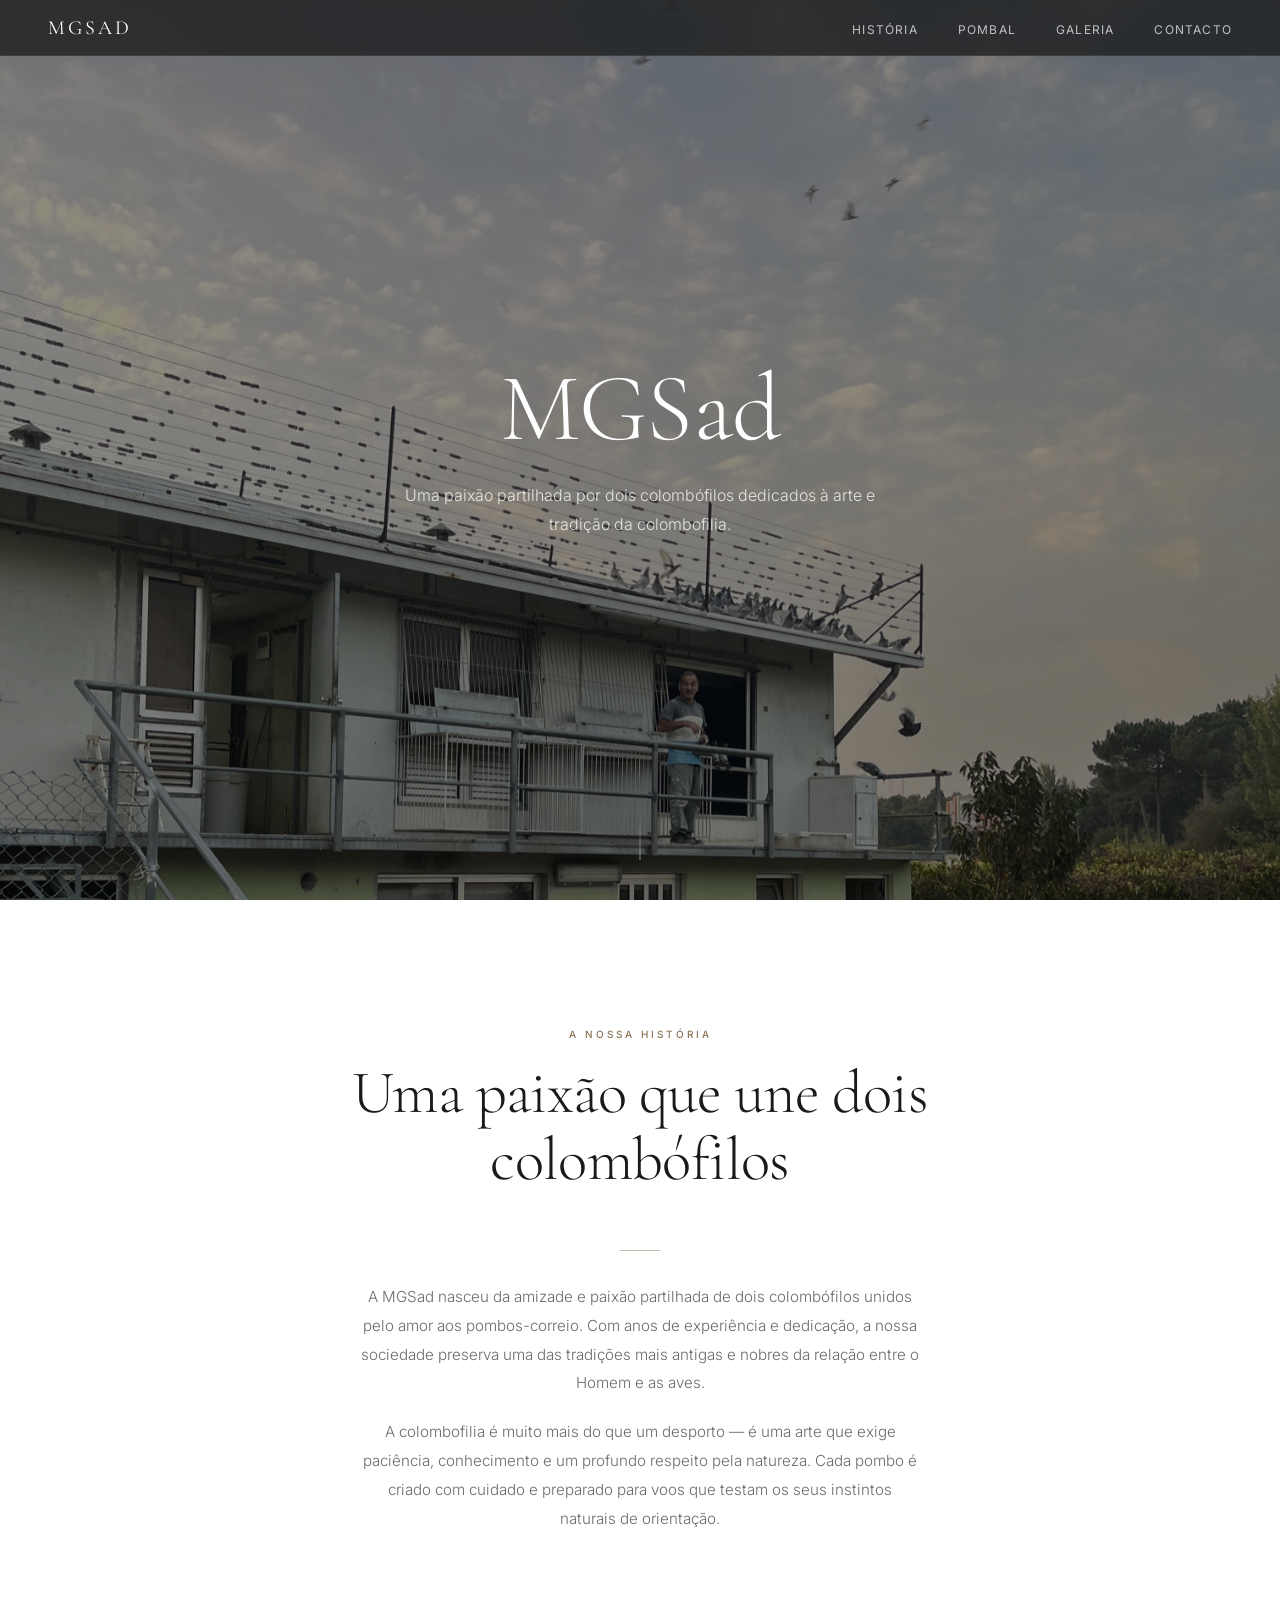
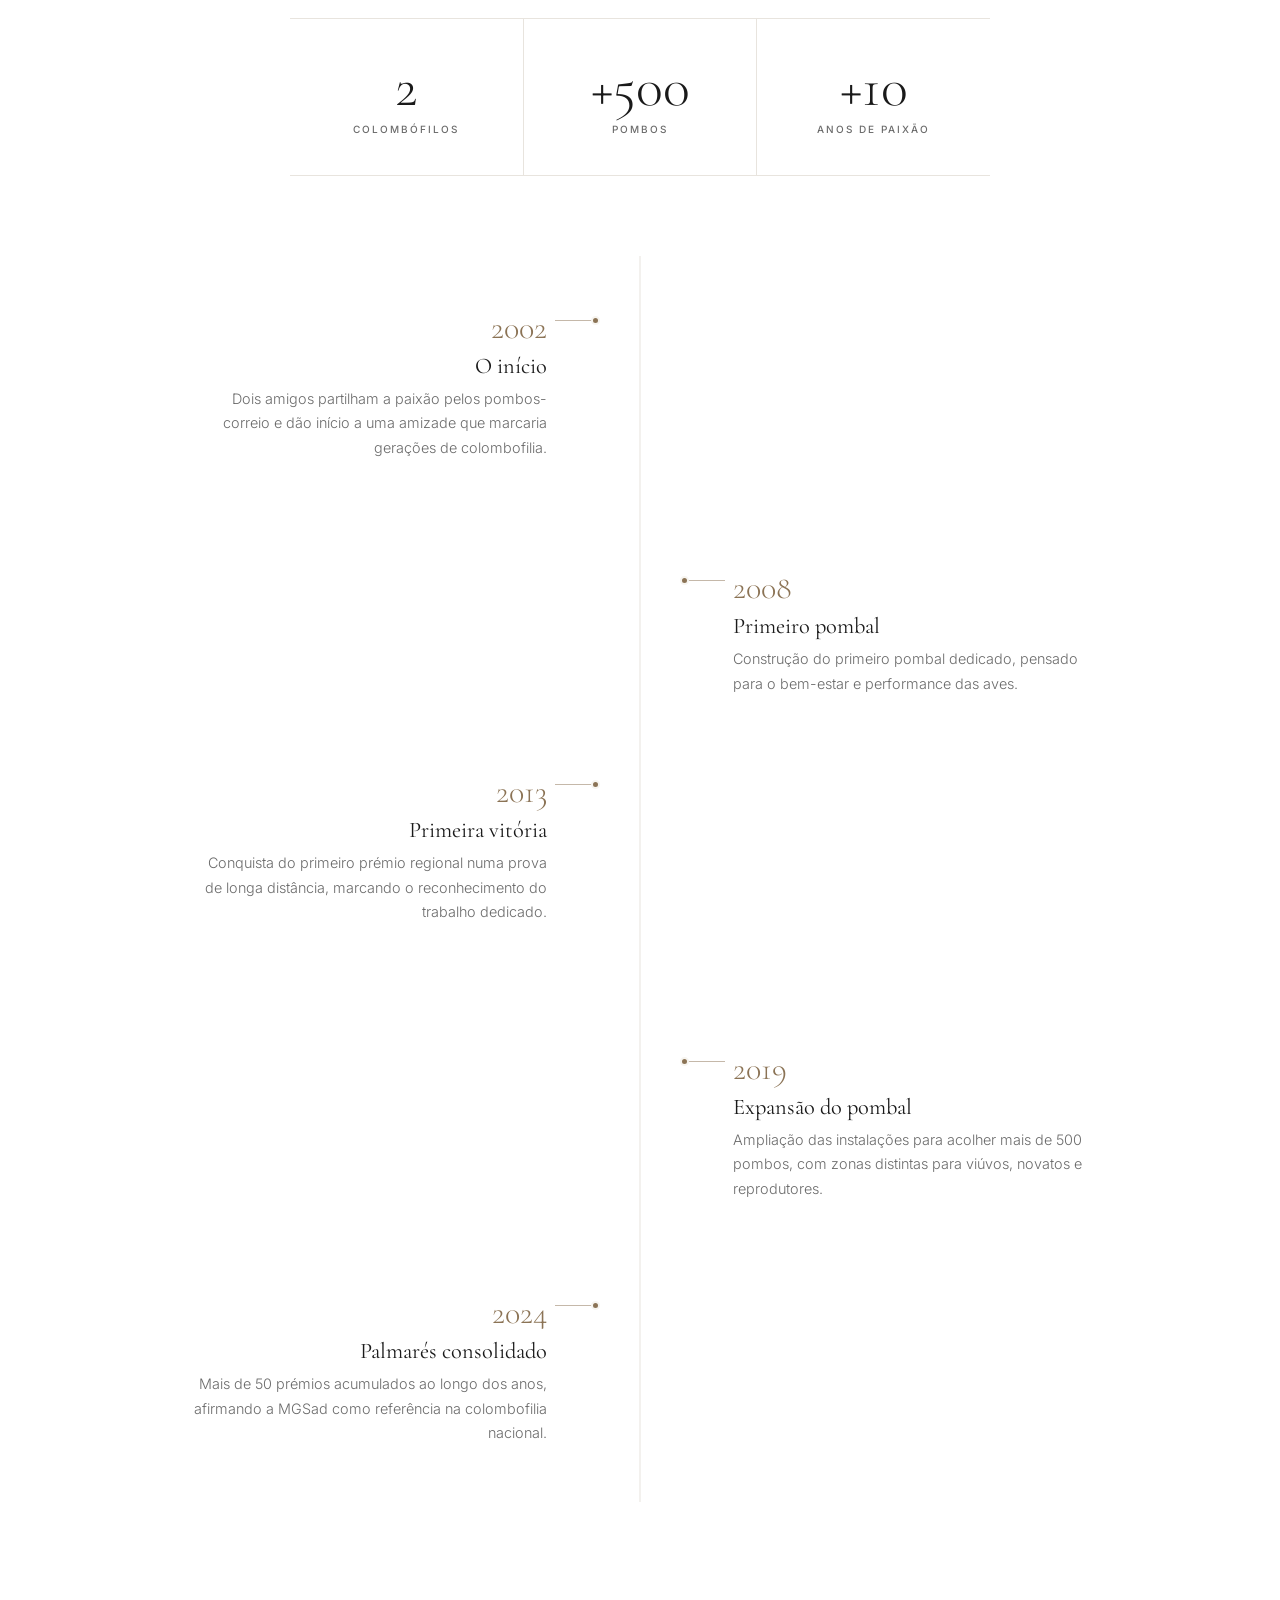
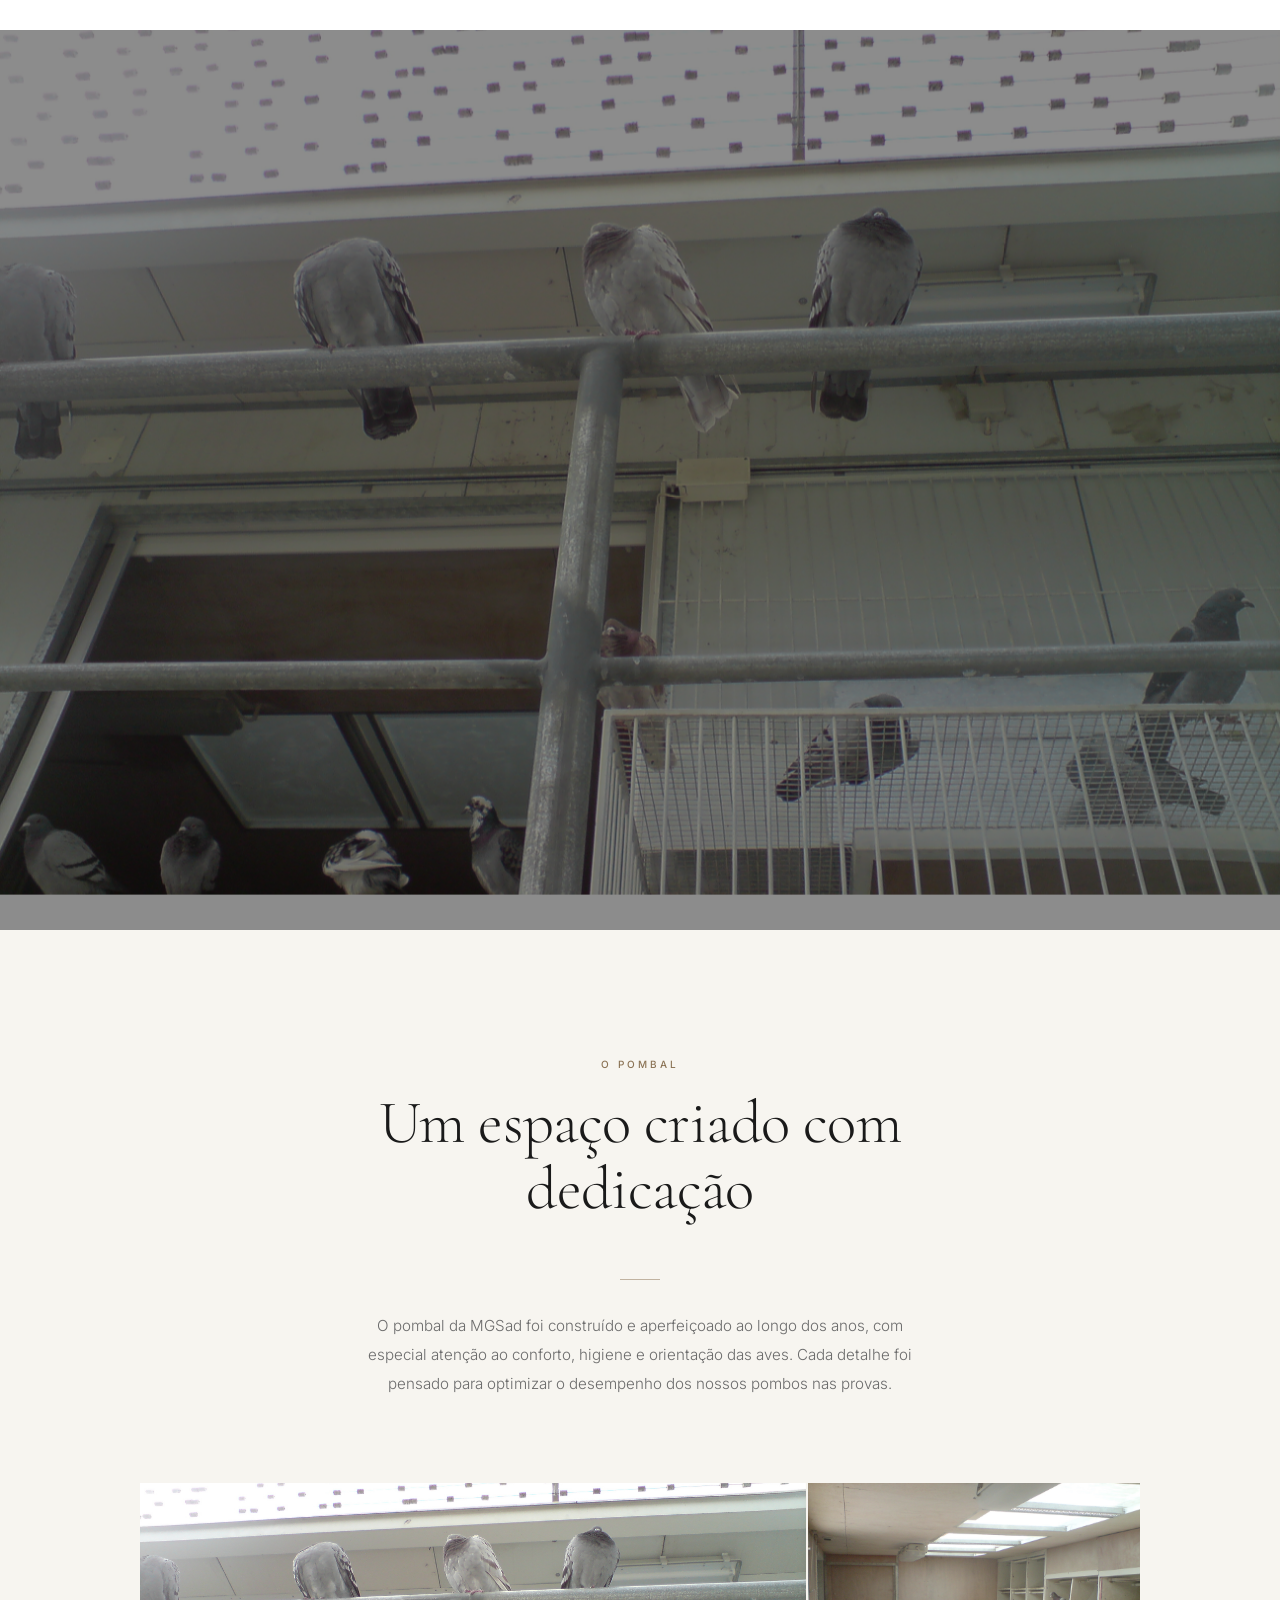
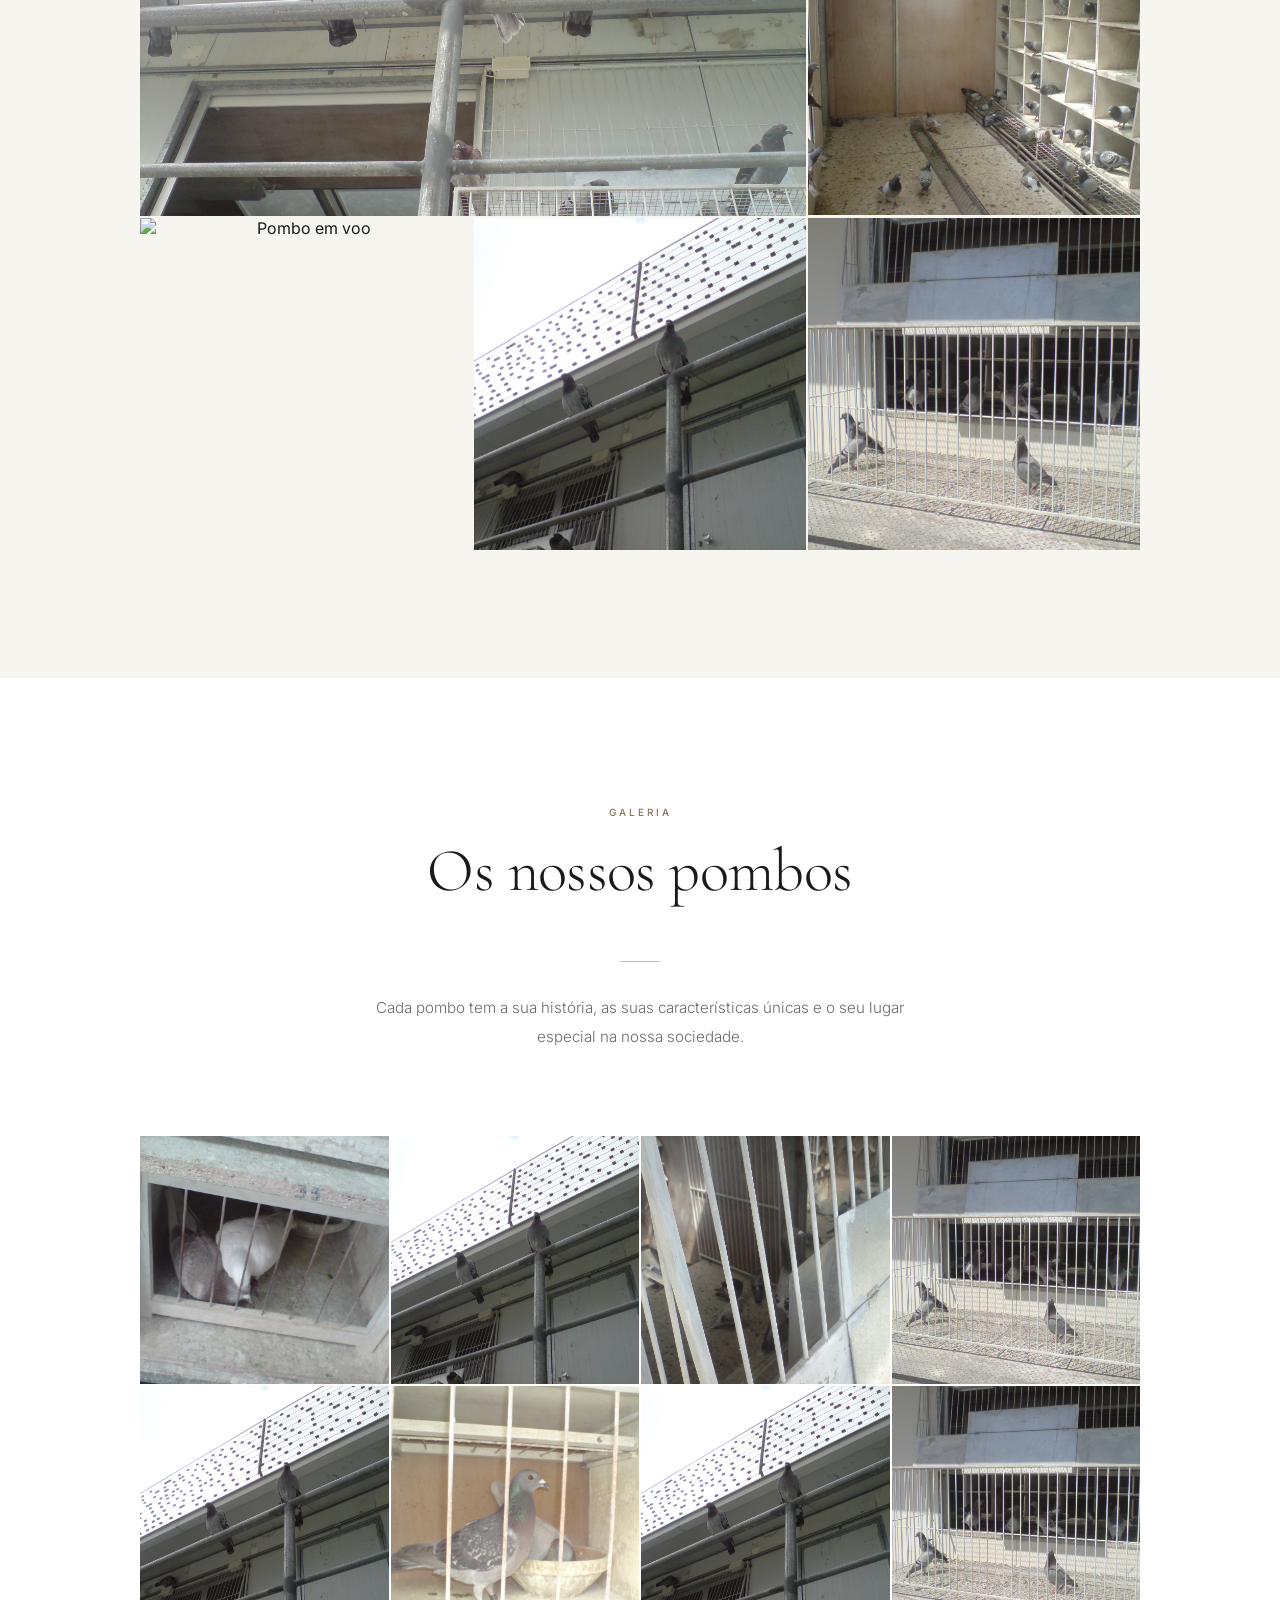
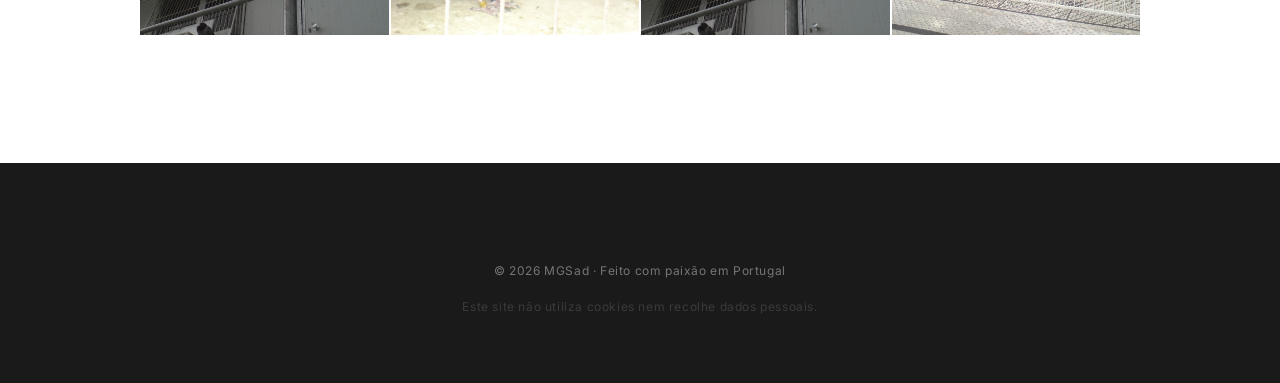
==== index.html @ 6f4e59fc "Rename index_1.html to index.html" ====
<!DOCTYPE html>
<html lang="pt">
<head>
<meta charset="UTF-8">
<meta name="viewport" content="width=device-width, initial-scale=1.0">
<title>MGSad</title>
<link href="https://fonts.googleapis.com/css2?family=Cormorant+Garamond:wght@300;400;600&family=Inter:wght@300;400;500&display=swap" rel="stylesheet">
<style>
  *, *::before, *::after { margin: 0; padding: 0; box-sizing: border-box; }

  :root {
    --black: #1a1a1a;
    --white: #ffffff;
    --cream: #f7f5f0;
    --gray: #6b6b6b;
    --light-gray: #e8e4de;
    --accent: #8b7355;
  }

  html { scroll-behavior: smooth; }

  body {
    font-family: 'Inter', sans-serif;
    background: var(--white);
    color: var(--black);
    overflow-x: hidden;
  }

  /* NAV */
  nav {
    position: fixed;
    top: 0; left: 0; right: 0;
    z-index: 100;
    display: flex;
    align-items: center;
    justify-content: space-between;
    padding: 0 3rem;
    height: 56px;
    background: rgba(26,26,26,0.75);
    backdrop-filter: saturate(180%) blur(20px);
    -webkit-backdrop-filter: saturate(180%) blur(20px);
    border-bottom: 0.5px solid rgba(255,255,255,0.08);
  }

  .nav-logo {
    font-family: 'Cormorant Garamond', serif;
    font-size: 20px;
    font-weight: 400;
    letter-spacing: 0.15em;
    color: var(--white);
    text-decoration: none;
    text-transform: uppercase;
  }

  .nav-links {
    display: flex;
    gap: 2.5rem;
    list-style: none;
  }

  .nav-links a {
    font-size: 12px;
    font-weight: 400;
    letter-spacing: 0.1em;
    text-transform: uppercase;
    color: rgba(255,255,255,0.7);
    text-decoration: none;
    transition: color 0.2s;
  }

  .nav-links a:hover { color: var(--white); }

  /* HAMBURGER */
  .hamburger {
    display: none;
    flex-direction: column;
    gap: 5px;
    cursor: pointer;
    padding: 4px;
    background: none;
    border: none;
  }

  .hamburger span {
    display: block;
    width: 22px;
    height: 1.5px;
    background: rgba(255,255,255,0.85);
    transition: all 0.3s ease;
  }

  .hamburger.open span:nth-child(1) { transform: translateY(6.5px) rotate(45deg); }
  .hamburger.open span:nth-child(2) { opacity: 0; }
  .hamburger.open span:nth-child(3) { transform: translateY(-6.5px) rotate(-45deg); }

  /* MOBILE MENU */
  .mobile-menu {
    display: none;
    position: fixed;
    top: 56px;
    left: 0; right: 0;
    background: rgba(26,26,26,0.97);
    backdrop-filter: blur(20px);
    -webkit-backdrop-filter: blur(20px);
    z-index: 99;
    padding: 2rem 3rem;
    border-bottom: 0.5px solid rgba(255,255,255,0.08);
    flex-direction: column;
    gap: 1.5rem;
  }

  .mobile-menu.open { display: flex; }

  .mobile-menu a {
    font-size: 14px;
    font-weight: 400;
    letter-spacing: 0.12em;
    text-transform: uppercase;
    color: rgba(255,255,255,0.7);
    text-decoration: none;
    transition: color 0.2s;
  }

  .mobile-menu a:hover { color: var(--white); }

  @media (max-width: 640px) {
    .nav-links { display: none; }
    .hamburger { display: flex; }
  }

  /* PARALLAX SECTIONS */
  .parallax-section {
    position: relative;
    height: 100vh;
    overflow: hidden;
    display: flex;
    align-items: center;
    justify-content: center;
  }

  .parallax-bg {
    position: absolute;
    inset: 0;
    background-attachment: scroll;
    background-size: cover;
    background-position: center;
    will-change: transform;
    transition: transform 0s;
  }

  .overlay {
    position: absolute;
    inset: 0;
    background: rgba(0,0,0,0.45);
  }

  .hero-bg {
    background-image: url('imagens/pombal.jpg');
  }

  .pombal-bg {
    background-image: url('imagens/principal.jpg');
  }

  .parallax-content {
    position: relative;
    z-index: 2;
    text-align: center;
    color: var(--white);
    padding: 0 2rem;
    max-width: 800px;
    opacity: 0;
    transform: translateY(24px);
    transition: opacity 1s ease, transform 1s ease;
  }

  .parallax-content.visible {
    opacity: 1;
    transform: translateY(0);
  }

  .eyebrow {
    font-size: 11px;
    font-weight: 500;
    letter-spacing: 0.25em;
    text-transform: uppercase;
    color: rgba(255,255,255,0.6);
    margin-bottom: 1.5rem;
  }

  .parallax-content h1 {
    font-family: 'Cormorant Garamond', serif;
    font-size: clamp(3rem, 8vw, 6rem);
    font-weight: 300;
    line-height: 1;
    letter-spacing: -0.01em;
    margin-bottom: 1.5rem;
  }

  .parallax-content p {
    font-size: 1rem;
    font-weight: 300;
    line-height: 1.8;
    color: rgba(255,255,255,0.8);
    max-width: 480px;
    margin: 0 auto;
  }

  .scroll-hint {
    position: absolute;
    bottom: 2.5rem;
    left: 50%;
    transform: translateX(-50%);
    z-index: 2;
  }

  .scroll-line {
    width: 1px;
    height: 48px;
    background: linear-gradient(to bottom, rgba(255,255,255,0), rgba(255,255,255,0.5));
    animation: grow 2s ease-in-out infinite;
  }

  @keyframes grow {
    0%, 100% { transform: scaleY(0.5); opacity: 0.4; }
    50% { transform: scaleY(1); opacity: 1; }
  }

  /* CONTENT SECTIONS */
  .content-section {
    padding: 8rem 2rem;
    display: flex;
    flex-direction: column;
    align-items: center;
    text-align: center;
  }

  .content-section.cream { background: var(--cream); }

  .section-label {
    font-size: 10px;
    font-weight: 500;
    letter-spacing: 0.3em;
    text-transform: uppercase;
    color: var(--accent);
    margin-bottom: 1.25rem;
  }

  .content-section h2 {
    font-family: 'Cormorant Garamond', serif;
    font-size: clamp(2.2rem, 5vw, 3.8rem);
    font-weight: 300;
    letter-spacing: -0.01em;
    color: var(--black);
    line-height: 1.1;
    max-width: 640px;
    margin-bottom: 1.5rem;
  }

  .content-section .body-text {
    font-size: 0.95rem;
    font-weight: 300;
    color: var(--gray);
    line-height: 1.9;
    max-width: 560px;
    margin-bottom: 1.25rem;
  }

  .divider {
    width: 40px;
    height: 1px;
    background: var(--accent);
    margin: 2rem auto;
    opacity: 0.5;
  }

  /* STATS */
  .stats-row {
    display: flex;
    gap: 0;
    flex-wrap: wrap;
    width: 100%;
    max-width: 700px;
    margin-top: 4rem;
    border-top: 0.5px solid var(--light-gray);
    border-bottom: 0.5px solid var(--light-gray);
  }

  .stat {
    flex: 1;
    min-width: 160px;
    padding: 2.5rem 1rem;
    text-align: center;
    border-right: 0.5px solid var(--light-gray);
  }

  .stat:last-child { border-right: none; }

  .stat .number {
    font-family: 'Cormorant Garamond', serif;
    font-size: 3.5rem;
    font-weight: 300;
    color: var(--black);
    line-height: 1;
    margin-bottom: 0.5rem;
  }

  .stat .label {
    font-size: 10px;
    font-weight: 500;
    letter-spacing: 0.2em;
    text-transform: uppercase;
    color: var(--gray);
  }

  /* PHOTO GRID */
  .photo-grid {
    display: grid;
    grid-template-columns: repeat(3, 1fr);
    gap: 2px;
    width: 100%;
    max-width: 1000px;
    margin-top: 4rem;
  }

  .photo-grid img {
    width: 100%;
    aspect-ratio: 1;
    object-fit: cover;
    display: block;
    filter: grayscale(20%);
    transition: filter 0.4s ease;
  }

  .photo-grid img:hover { filter: grayscale(0%); }
  .photo-grid .wide { grid-column: span 2; aspect-ratio: 2/1; }

  /* GALLERY */
  .gallery-grid {
    display: grid;
    grid-template-columns: repeat(4, 1fr);
    gap: 2px;
    width: 100%;
    max-width: 1000px;
    margin-top: 4rem;
  }

  .gallery-grid {
    display: grid;
    grid-template-columns: repeat(4, 1fr);
    gap: 2px;
    width: 100%;
    max-width: 1000px;
    margin-top: 4rem;
  }

  .gallery-item {
    position: relative;
    overflow: hidden;
    cursor: pointer;
    aspect-ratio: 1;
  }

  .gallery-item img {
    width: 100%;
    height: 100%;
    object-fit: cover;
    display: block;
    filter: grayscale(30%);
    transition: filter 0.5s ease, transform 0.6s ease;
  }

  .gallery-item:hover img {
    filter: grayscale(0%);
    transform: scale(1.06);
  }

  .gallery-item::after {
    content: '';
    position: absolute;
    inset: 0;
    background: linear-gradient(to top, rgba(0,0,0,0.55) 0%, rgba(0,0,0,0) 60%);
    opacity: 0;
    transition: opacity 0.4s ease;
    pointer-events: none;
  }

  .gallery-item:hover::after { opacity: 1; }

  .gallery-label {
    position: absolute;
    left: 1rem;
    bottom: 1rem;
    color: white;
    font-size: 11px;
    letter-spacing: 0.2em;
    text-transform: uppercase;
    font-weight: 500;
    opacity: 0;
    transform: translateY(8px);
    transition: opacity 0.4s ease 0.05s, transform 0.4s ease 0.05s;
    z-index: 2;
    pointer-events: none;
  }

  .gallery-item:hover .gallery-label {
    opacity: 1;
    transform: translateY(0);
  }

  .gallery-plus {
    position: absolute;
    top: 1rem;
    right: 1rem;
    width: 32px;
    height: 32px;
    border-radius: 50%;
    background: rgba(255,255,255,0.9);
    color: var(--accent);
    display: flex;
    align-items: center;
    justify-content: center;
    font-size: 18px;
    font-weight: 300;
    opacity: 0;
    transform: scale(0.7);
    transition: opacity 0.4s ease, transform 0.4s cubic-bezier(0.34, 1.56, 0.64, 1);
    z-index: 2;
    pointer-events: none;
  }

  .gallery-item:hover .gallery-plus {
    opacity: 1;
    transform: scale(1);
  }

  /* Mobile — sempre ligeiramente visível */
  @media (hover: none) {
    .gallery-plus {
      opacity: 0.85;
      transform: scale(1);
      width: 26px;
      height: 26px;
      font-size: 15px;
    }
    .gallery-item::after {
      opacity: 0.4;
    }
  }

  /* FOOTER */
  footer {
    background: var(--black);
    padding: 4rem 2rem;
    text-align: center;
  }

  .footer-logo {
    font-family: 'Cormorant Garamond', serif;
    font-size: 2rem;
    font-weight: 300;
    letter-spacing: 0.2em;
    text-transform: uppercase;
    color: var(--white);
    margin-bottom: 0.75rem;
  }

  footer p {
    font-size: 12px;
    color: rgba(255,255,255,0.4);
    letter-spacing: 0.05em;
    line-height: 2;
  }

  /* TIMELINE */
  .timeline {
    position: relative;
    width: 100%;
    max-width: 900px;
    margin: 5rem auto 0;
    padding: 2rem 0;
  }

  .timeline::before {
    content: '';
    position: absolute;
    left: 50%;
    top: 0;
    bottom: 0;
    width: 1px;
    background: var(--light-gray);
    transform: translateX(-50%);
  }

  .timeline-event {
    position: relative;
    width: 45%;
    padding: 1.5rem 0;
    opacity: 0;
    transform: translateY(30px);
    transition: opacity 0.8s ease, transform 0.8s ease;
  }

  .timeline-event.visible {
    opacity: 1;
    transform: translateY(0);
  }

  .timeline-event.left {
    margin-right: auto;
    padding-right: 3rem;
    text-align: right;
  }

  .timeline-event.right {
    margin-left: auto;
    padding-left: 3rem;
    text-align: left;
  }

  .timeline-event::before {
    content: '';
    position: absolute;
    top: 2rem;
    width: 2.5rem;
    height: 1px;
    background: var(--accent);
    opacity: 0.5;
  }

  .timeline-event.left::before { right: 0; }
  .timeline-event.right::before { left: 0; }

  .timeline-event::after {
    content: '';
    position: absolute;
    top: calc(2rem - 4px);
    width: 9px;
    height: 9px;
    border-radius: 50%;
    background: var(--accent);
    border: 2px solid var(--cream);
  }

  .timeline-event.left::after { right: -5px; }
  .timeline-event.right::after { left: -5px; }

  .timeline-event .year {
    font-family: 'Cormorant Garamond', serif;
    font-size: 2rem;
    font-weight: 300;
    color: var(--accent);
    line-height: 1;
    margin-bottom: 0.5rem;
  }

  .timeline-event h3 {
    font-family: 'Cormorant Garamond', serif;
    font-size: 1.4rem;
    font-weight: 400;
    color: var(--black);
    margin-bottom: 0.5rem;
  }

  .timeline-event p {
    font-size: 0.9rem;
    color: var(--gray);
    line-height: 1.7;
    font-weight: 300;
  }

  /* PIGEON MODAL */
  .gallery-grid img { cursor: pointer; }

  .pigeon-modal {
    position: fixed;
    inset: 0;
    background: rgba(26,26,26,0);
    backdrop-filter: blur(0px);
    -webkit-backdrop-filter: blur(0px);
    z-index: 200;
    display: none;
    align-items: center;
    justify-content: center;
    padding: 2rem;
    transition: background 0.4s ease, backdrop-filter 0.4s ease;
  }

  .pigeon-modal.open {
    display: flex;
    background: rgba(26,26,26,0.92);
    backdrop-filter: blur(10px);
    -webkit-backdrop-filter: blur(10px);
  }

  .pigeon-card {
    background: var(--white);
    max-width: 700px;
    width: 100%;
    max-height: 90vh;
    overflow-y: auto;
    border-radius: 4px;
    display: grid;
    grid-template-columns: 1fr 1fr;
    position: relative;
    opacity: 0;
    transform: translateY(40px) scale(0.96);
    transition: opacity 0.5s cubic-bezier(0.22, 1, 0.36, 1) 0.1s, transform 0.5s cubic-bezier(0.22, 1, 0.36, 1) 0.1s;
  }

  .pigeon-modal.open .pigeon-card {
    opacity: 1;
    transform: translateY(0) scale(1);
  }

  .pigeon-info .detail-row,
  .pigeon-info .palmares,
  .pigeon-info .more-btn,
  .pigeon-info .ring,
  .pigeon-info h3,
  .pigeon-info .sex {
    opacity: 0;
    transform: translateY(10px);
    transition: opacity 0.5s ease, transform 0.5s ease;
  }

  .pigeon-modal.open .pigeon-info .ring { transition-delay: 0.3s; opacity: 1; transform: translateY(0); }
  .pigeon-modal.open .pigeon-info h3 { transition-delay: 0.35s; opacity: 1; transform: translateY(0); }
  .pigeon-modal.open .pigeon-info .sex { transition-delay: 0.4s; opacity: 1; transform: translateY(0); }
  .pigeon-modal.open .pigeon-info .detail-row:nth-of-type(1) { transition-delay: 0.45s; opacity: 1; transform: translateY(0); }
  .pigeon-modal.open .pigeon-info .detail-row:nth-of-type(2) { transition-delay: 0.5s; opacity: 1; transform: translateY(0); }
  .pigeon-modal.open .pigeon-info .detail-row:nth-of-type(3) { transition-delay: 0.55s; opacity: 1; transform: translateY(0); }
  .pigeon-modal.open .pigeon-info .detail-row:nth-of-type(4) { transition-delay: 0.6s; opacity: 1; transform: translateY(0); }
  .pigeon-modal.open .pigeon-info .palmares { transition-delay: 0.7s; opacity: 1; transform: translateY(0); }
  .pigeon-modal.open .pigeon-info .more-btn { transition-delay: 0.8s; opacity: 1; transform: translateY(0); }

  .gallery-grid img {
    transition: filter 0.4s ease, transform 0.3s ease;
  }

  .gallery-grid img:active {
    transform: scale(0.96);
  }

  .pigeon-card .close {
    position: absolute;
    top: 1rem;
    right: 1rem;
    width: 32px;
    height: 32px;
    border-radius: 50%;
    background: rgba(0,0,0,0.5);
    color: white;
    border: none;
    font-size: 20px;
    cursor: pointer;
    z-index: 2;
    display: flex;
    align-items: center;
    justify-content: center;
    transition: background 0.2s;
  }

  .pigeon-card .close:hover { background: rgba(0,0,0,0.8); }

  .pigeon-card img {
    width: 100%;
    height: 100%;
    object-fit: cover;
    min-height: 400px;
  }

  .pigeon-info {
    padding: 2.5rem 2rem;
  }

  .pigeon-info .ring {
    font-family: 'Inter', monospace;
    font-size: 11px;
    letter-spacing: 0.15em;
    color: var(--accent);
    margin-bottom: 0.5rem;
    text-transform: uppercase;
  }

  .pigeon-info h3 {
    font-family: 'Cormorant Garamond', serif;
    font-size: 2.2rem;
    font-weight: 300;
    line-height: 1;
    margin-bottom: 0.25rem;
  }

  .pigeon-info .sex {
    font-size: 12px;
    color: var(--gray);
    letter-spacing: 0.08em;
    text-transform: uppercase;
    margin-bottom: 1.5rem;
  }

  .pigeon-info .detail-row {
    display: flex;
    justify-content: space-between;
    padding: 0.65rem 0;
    border-top: 0.5px solid var(--light-gray);
    font-size: 0.85rem;
  }

  .pigeon-info .detail-row .label {
    color: var(--gray);
    text-transform: uppercase;
    letter-spacing: 0.08em;
    font-size: 10px;
    font-weight: 500;
  }

  .pigeon-info .detail-row .value {
    color: var(--black);
    font-weight: 400;
  }

  .pigeon-info .palmares {
    margin-top: 1.5rem;
  }

  .pigeon-info .palmares-title {
    font-size: 10px;
    letter-spacing: 0.2em;
    text-transform: uppercase;
    color: var(--accent);
    margin-bottom: 0.75rem;
    font-weight: 500;
  }

  .pigeon-info .palmares-item {
    font-size: 0.85rem;
    color: var(--gray);
    padding: 0.35rem 0;
    line-height: 1.5;
  }

  .pigeon-info .more-btn {
    display: inline-block;
    margin-top: 2rem;
    padding: 0.75rem 1.5rem;
    border: 1px solid var(--accent);
    color: var(--accent);
    background: transparent;
    font-size: 11px;
    letter-spacing: 0.15em;
    text-transform: uppercase;
    cursor: pointer;
    transition: background 0.2s, color 0.2s;
    font-family: 'Inter', sans-serif;
  }

  .pigeon-info .more-btn:hover {
    background: var(--accent);
    color: var(--white);
  }

  @media (max-width: 640px) {
    .pigeon-card { grid-template-columns: 1fr; }
    .pigeon-card img { min-height: 250px; max-height: 300px; }
    .timeline::before { left: 20px; }
    .timeline-event { width: calc(100% - 50px); margin-left: 50px !important; padding: 1rem 0 1rem 2rem !important; text-align: left !important; }
    .timeline-event::before { left: -2rem !important; right: auto !important; }
    .timeline-event::after { left: -2.5rem !important; right: auto !important; }
  }

  /* RESPONSIVE */
  @media (max-width: 640px) {
    nav { padding: 0 1.5rem; }
    .nav-links { display: none; }
    .photo-grid { grid-template-columns: repeat(2, 1fr); }
    .photo-grid .wide { grid-column: span 2; }
    .gallery-grid { grid-template-columns: repeat(2, 1fr); }
    .stats-row { flex-direction: column; }
    .stat { border-right: none; border-bottom: 0.5px solid var(--light-gray); }
    .stat:last-child { border-bottom: none; }
  }
</style>
</head>
<body>

<nav>
  <a href="#" class="nav-logo">MGSad</a>
  <ul class="nav-links">
    <li><a href="#historia">História</a></li>
    <li><a href="#pombal">Pombal</a></li>
    <li><a href="#galeria">Galeria</a></li>
    <li><a href="#contacto">Contacto</a></li>
  </ul>
  <button class="hamburger" id="hamburger" aria-label="Menu">
    <span></span><span></span><span></span>
  </button>
</nav>
<div class="mobile-menu" id="mobile-menu">
  <a href="#historia" onclick="closeMenu()">História</a>
  <a href="#pombal" onclick="closeMenu()">Pombal</a>
  <a href="#galeria" onclick="closeMenu()">Galeria</a>
  <a href="#contacto" onclick="closeMenu()">Contacto</a>
</div>

<!-- HERO -->
<section class="parallax-section">
  <div class="parallax-bg hero-bg"></div>
  <div class="overlay"></div>
  <div class="parallax-content" id="hero-content">
    <p class="eyebrow"> </p>
    <h1>MGSad</h1>
    <p>Uma paixão partilhada por dois colombófilos dedicados à arte e tradição da colombofilia.</p>
  </div>
  <div class="scroll-hint"><div class="scroll-line"></div></div>
</section>

<!-- HISTÓRIA -->
<section class="content-section" id="historia">
  <span class="section-label">A Nossa História</span>
  <h2>Uma paixão que une dois colombófilos</h2>
  <div class="divider"></div>
  <p class="body-text">A MGSad nasceu da amizade e paixão partilhada de dois colombófilos unidos pelo amor aos pombos-correio. Com anos de experiência e dedicação, a nossa sociedade preserva uma das tradições mais antigas e nobres da relação entre o Homem e as aves.</p>
  <p class="body-text">A colombofilia é muito mais do que um desporto — é uma arte que exige paciência, conhecimento e um profundo respeito pela natureza. Cada pombo é criado com cuidado e preparado para voos que testam os seus instintos naturais de orientação.</p>

  <div class="stats-row">
    <div class="stat">
      <div class="number">2</div>
      <div class="label">Colombófilos</div>
    </div>
    <div class="stat">
      <div class="number">+500</div>
      <div class="label">Pombos</div>
    </div>
    <div class="stat">
      <div class="number">+10</div>
      <div class="label">Anos de paixão</div>
    </div>
  </div>

  <div class="timeline">
    <div class="timeline-event left">
      <div class="year">2002</div>
      <h3>O início</h3>
      <p>Dois amigos partilham a paixão pelos pombos-correio e dão início a uma amizade que marcaria gerações de colombofilia.</p>
    </div>

    <div class="timeline-event right" style="margin-top: 4rem;">
      <div class="year">2008</div>
      <h3>Primeiro pombal</h3>
      <p>Construção do primeiro pombal dedicado, pensado para o bem-estar e performance das aves.</p>
    </div>

    <div class="timeline-event left" style="margin-top: 2rem;">
      <div class="year">2013</div>
      <h3>Primeira vitória</h3>
      <p>Conquista do primeiro prémio regional numa prova de longa distância, marcando o reconhecimento do trabalho dedicado.</p>
    </div>

    <div class="timeline-event right" style="margin-top: 5rem;">
      <div class="year">2019</div>
      <h3>Expansão do pombal</h3>
      <p>Ampliação das instalações para acolher mais de 500 pombos, com zonas distintas para viúvos, novatos e reprodutores.</p>
    </div>

    <div class="timeline-event left" style="margin-top: 3rem;">
      <div class="year">2024</div>
      <h3>Palmarés consolidado</h3>
      <p>Mais de 50 prémios acumulados ao longo dos anos, afirmando a MGSad como referência na colombofilia nacional.</p>
    </div>
  </div>
</section>

<!-- POMBAL PARALLAX -->
<section class="parallax-section">
  <div class="parallax-bg pombal-bg"></div>
  <div class="overlay"></div>
  <div class="parallax-content" id="pombal-content">
    <p class="eyebrow">O nosso espaço</p>
    <h1>O Pombal</h1>
    <p>Um espaço cuidado ao detalhe, pensado para o bem-estar e performance dos nossos pombos.</p>
  </div>
</section>

<!-- POMBAL FOTOS -->
<section class="content-section cream" id="pombal">
  <span class="section-label">O Pombal</span>
  <h2>Um espaço criado com dedicação</h2>
  <div class="divider"></div>
  <p class="body-text">O pombal da MGSad foi construído e aperfeiçoado ao longo dos anos, com especial atenção ao conforto, higiene e orientação das aves. Cada detalhe foi pensado para optimizar o desempenho dos nossos pombos nas provas.</p>

  <div class="photo-grid">
    <img class="wide" src="imagens/principal.jpg" alt="Pombal exterior">
    <img src="imagens/5.jpg" alt="Pombos">
    <img src="imagens/1.jpg" alt="Pombo em voo">
    <img src="imagens/2.jpg" alt="Detalhe">
    <img src="imagens/3.jpg" alt="Natureza">
  </div>
</section>

<!-- GALERIA -->
<section class="content-section" id="galeria">
  <span class="section-label">Galeria</span>
  <h2>Os nossos pombos</h2>
  <div class="divider"></div>
  <p class="body-text">Cada pombo tem a sua história, as suas características únicas e o seu lugar especial na nossa sociedade.</p>

  <div class="gallery-grid" id="gallery">
    <div class="gallery-item" data-pigeon="0"><img src="imagens/pombos3.jpg" alt="Trovão"><span class="gallery-plus">+</span><span class="gallery-label">Trovão</span></div>
    <div class="gallery-item" data-pigeon="1"><img src="imagens/2.jpg" alt="Estrela"><span class="gallery-plus">+</span><span class="gallery-label">Estrela</span></div>
    <div class="gallery-item" data-pigeon="2"><img src="imagens/4.jpg" alt="Rainha"><span class="gallery-plus">+</span><span class="gallery-label">Rainha</span></div>
    <div class="gallery-item" data-pigeon="3"><img src="imagens/3.jpg" alt="Vento"><span class="gallery-plus">+</span><span class="gallery-label">Vento</span></div>
    <div class="gallery-item" data-pigeon="4"><img src="imagens/2.jpg" alt="Aurora"><span class="gallery-plus">+</span><span class="gallery-label">Aurora</span></div>
    <div class="gallery-item" data-pigeon="5"><img src="imagens/pombos4.jpg" alt="Titã"><span class="gallery-plus">+</span><span class="gallery-label">Titã</span></div>
    <div class="gallery-item" data-pigeon="6"><img src="imagens/2.jpg" alt="Luna"><span class="gallery-plus">+</span><span class="gallery-label">Luna</span></div>
    <div class="gallery-item" data-pigeon="7"><img src="imagens/3.jpg" alt="Fénix"><span class="gallery-plus">+</span><span class="gallery-label">Fénix</span></div>
  </div>
</section>

<!-- MODAL DO POMBO -->
<div class="pigeon-modal" id="pigeon-modal">
  <div class="pigeon-card">
    <button class="close" id="modal-close">×</button>
    <img id="modal-img" src="" alt="">
    <div class="pigeon-info">
      <div class="ring" id="modal-ring"></div>
      <h3 id="modal-name"></h3>
      <div class="sex" id="modal-sex"></div>
      <div class="detail-row"><span class="label">Nascimento</span><span class="value" id="modal-birth"></span></div>
      <div class="detail-row"><span class="label">Cor</span><span class="value" id="modal-color"></span></div>
      <div class="detail-row"><span class="label">Pai</span><span class="value" id="modal-father"></span></div>
      <div class="detail-row"><span class="label">Mãe</span><span class="value" id="modal-mother"></span></div>
      <div class="palmares">
        <div class="palmares-title">Palmarés</div>
        <div id="modal-palmares"></div>
      </div>
      <button class="more-btn">Saber mais →</button>
    </div>
  </div>
</div>

<!-- FOOTER -->
<footer id="contacto">

  <p style="margin-top: 2rem;">© 2026 MGSad · Feito com paixão em Portugal</p>
  <p style="margin-top: 0.75rem; opacity: 0.35;">Este site não utiliza cookies nem recolhe dados pessoais.</p>
</footer>

<script>
  // Parallax JS — funciona em desktop e mobile
  const bgs = document.querySelectorAll('.parallax-bg');

  function updateParallax() {
    bgs.forEach(bg => {
      const section = bg.parentElement;
      const rect = section.getBoundingClientRect();
      const vh = window.innerHeight;
      if (rect.bottom < 0 || rect.top > vh) return;
      const progress = (vh - rect.top) / (vh + rect.height);
      const offset = (progress - 0.5) * 120;
      bg.style.transform = 'translateY(' + offset + 'px)';
    });
  }

  window.addEventListener('scroll', updateParallax, { passive: true });
  window.addEventListener('resize', updateParallax);
  updateParallax();

  // Animação de entrada
  const observer = new IntersectionObserver((entries) => {
    entries.forEach(entry => {
      if (entry.isIntersecting) {
        entry.target.classList.add('visible');
        observer.unobserve(entry.target);
      }
    });
  }, { threshold: 0.15 });

  document.querySelectorAll('.parallax-content').forEach(el => observer.observe(el));

  // Timeline animation
  const timelineObserver = new IntersectionObserver((entries) => {
    entries.forEach(entry => {
      if (entry.isIntersecting) {
        entry.target.classList.add('visible');
        timelineObserver.unobserve(entry.target);
      }
    });
  }, { threshold: 0.3 });
  document.querySelectorAll('.timeline-event').forEach(el => timelineObserver.observe(el));

  // Hamburger menu
  const hamburger = document.getElementById('hamburger');
  const mobileMenu = document.getElementById('mobile-menu');

  hamburger.addEventListener('click', () => {
    hamburger.classList.toggle('open');
    mobileMenu.classList.toggle('open');
  });

  function closeMenu() {
    hamburger.classList.remove('open');
    mobileMenu.classList.remove('open');
  }

  // Dados dos pombos (fictícios)
  const pigeons = [
    { name: 'Trovão', ring: 'PT-2021-1847329', sex: 'Macho', birth: 'Março 2021', color: 'Azul escamado', father: 'PT-2018-0945612', mother: 'PT-2019-1234567', palmares: ['1º Lugar · Barcelona 2023 · 1120 km', '3º Lugar · Pau 2022 · 870 km', '5º Lugar · Concurso Nacional 2024'] },
    { name: 'Estrela', ring: 'PT-2022-2156438', sex: 'Fêmea', birth: 'Abril 2022', color: 'Vermelho', father: 'PT-2019-0712345', mother: 'PT-2020-1890234', palmares: ['2º Lugar · Narbonne 2024 · 780 km', '4º Lugar · Perpignan 2023', 'Ás Velocidade 2023'] },
    { name: 'Rainha', ring: 'PT-2020-1567890', sex: 'Fêmea', birth: 'Fevereiro 2020', color: 'Preto', father: 'PT-2017-0543210', mother: 'PT-2018-0876543', palmares: ['1º Lugar · Pau 2023 · 870 km', '1º Lugar · Marciac 2024', 'Ás Fundo 2023 e 2024'] },
    { name: 'Vento', ring: 'PT-2023-3245671', sex: 'Macho', birth: 'Maio 2023', color: 'Azul', father: 'Trovão · PT-2021-1847329', mother: 'PT-2020-1678234', palmares: ['6º Lugar · Concurso Regional 2024', 'Revelação do Ano 2024'] },
    { name: 'Aurora', ring: 'PT-2022-2489013', sex: 'Fêmea', birth: 'Março 2022', color: 'Escamado claro', father: 'PT-2018-0912347', mother: 'Rainha · PT-2020-1567890', palmares: ['3º Lugar · Barcelona 2024', '7º Lugar · Pau 2023'] },
    { name: 'Titã', ring: 'PT-2019-0978345', sex: 'Macho', birth: 'Janeiro 2019', color: 'Vermelho escuro', father: 'PT-2016-0234561', mother: 'PT-2017-0598712', palmares: ['1º Lugar · Narbonne 2022 · 780 km', '2º Lugar · Pau 2021', 'Ás Nacional Fundo 2022'] },
    { name: 'Luna', ring: 'PT-2023-3456782', sex: 'Fêmea', birth: 'Abril 2023', color: 'Azul prateado', father: 'Titã · PT-2019-0978345', mother: 'Estrela · PT-2022-2156438', palmares: ['8º Lugar · Concurso Jovens 2024', 'Grande esperança de futuro'] },
    { name: 'Fénix', ring: 'PT-2021-1923456', sex: 'Macho', birth: 'Fevereiro 2021', color: 'Bronze', father: 'PT-2018-0823415', mother: 'PT-2019-1456782', palmares: ['2º Lugar · Perpignan 2024', '4º Lugar · Marciac 2023', '5º Lugar · Barcelona 2024'] }
  ];

  // Modal logic
  const modal = document.getElementById('pigeon-modal');
  const modalClose = document.getElementById('modal-close');

  document.querySelectorAll('#gallery .gallery-item').forEach(item => {
    item.addEventListener('click', () => {
      const idx = parseInt(item.dataset.pigeon);
      const p = pigeons[idx];
      const img = item.querySelector('img');
      document.getElementById('modal-img').src = img.src;
      document.getElementById('modal-img').alt = p.name;
      document.getElementById('modal-ring').textContent = p.ring;
      document.getElementById('modal-name').textContent = p.name;
      document.getElementById('modal-sex').textContent = p.sex;
      document.getElementById('modal-birth').textContent = p.birth;
      document.getElementById('modal-color').textContent = p.color;
      document.getElementById('modal-father').textContent = p.father;
      document.getElementById('modal-mother').textContent = p.mother;
      document.getElementById('modal-palmares').innerHTML = p.palmares.map(x => '<div class="palmares-item">· ' + x + '</div>').join('');
      modal.classList.add('open');
      document.body.style.overflow = 'hidden';
    });
  });

  modalClose.addEventListener('click', closeModal);
  modal.addEventListener('click', (e) => { if (e.target === modal) closeModal(); });
  document.addEventListener('keydown', (e) => { if (e.key === 'Escape') closeModal(); });

  function closeModal() {
    modal.classList.remove('open');
    document.body.style.overflow = '';
  }
</script>
</body>
</html>
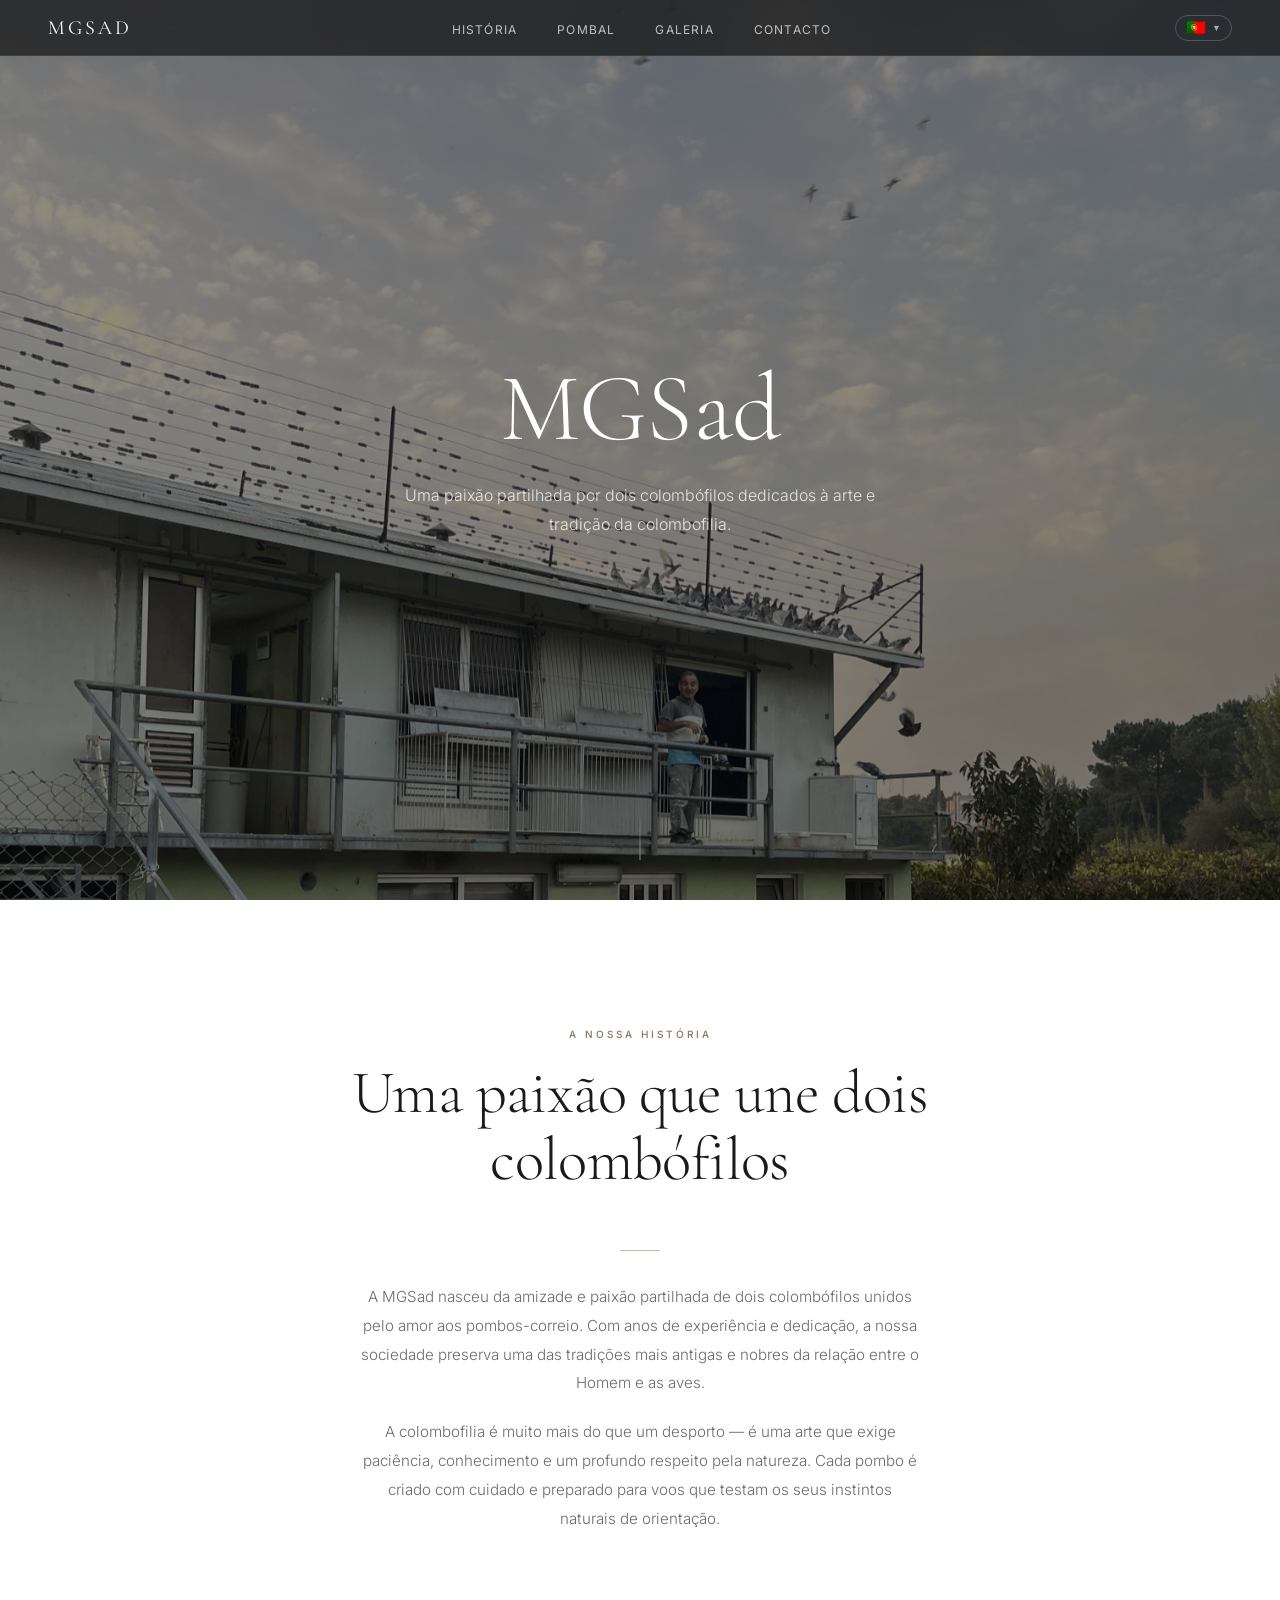
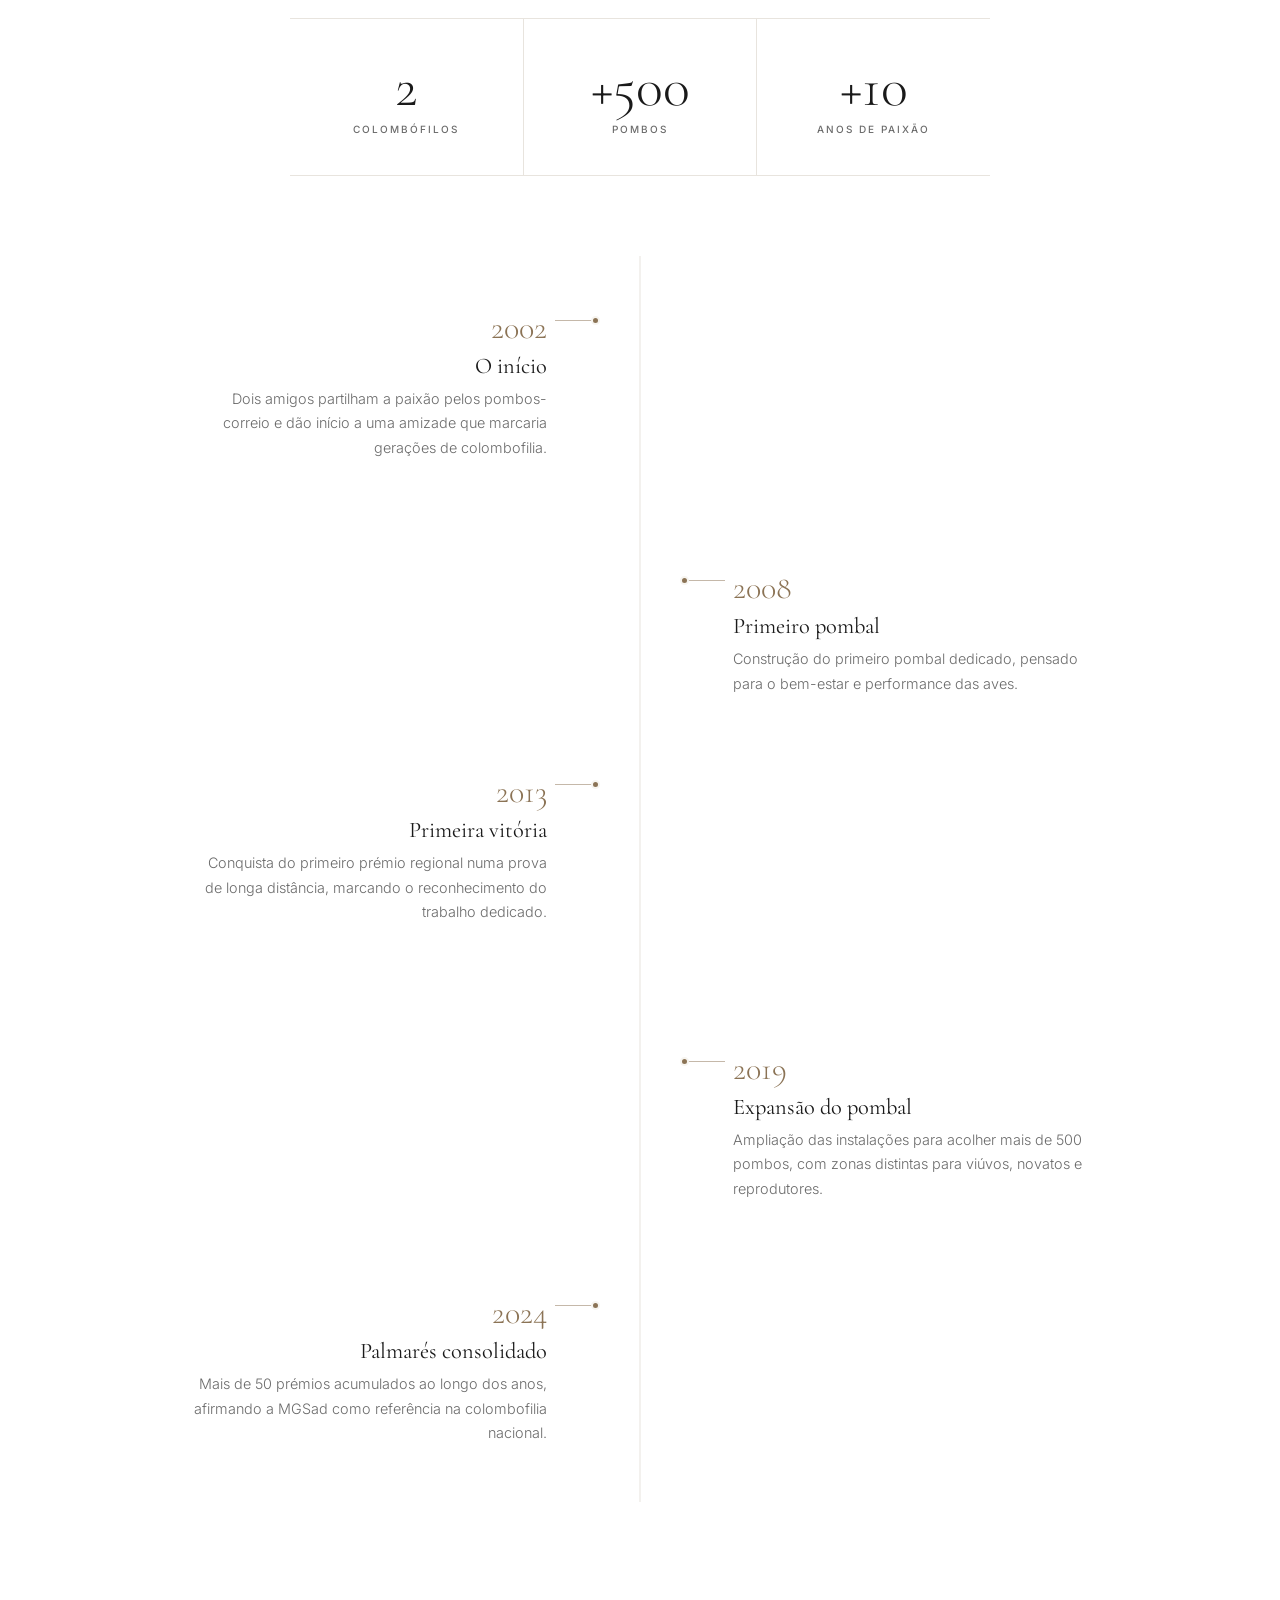
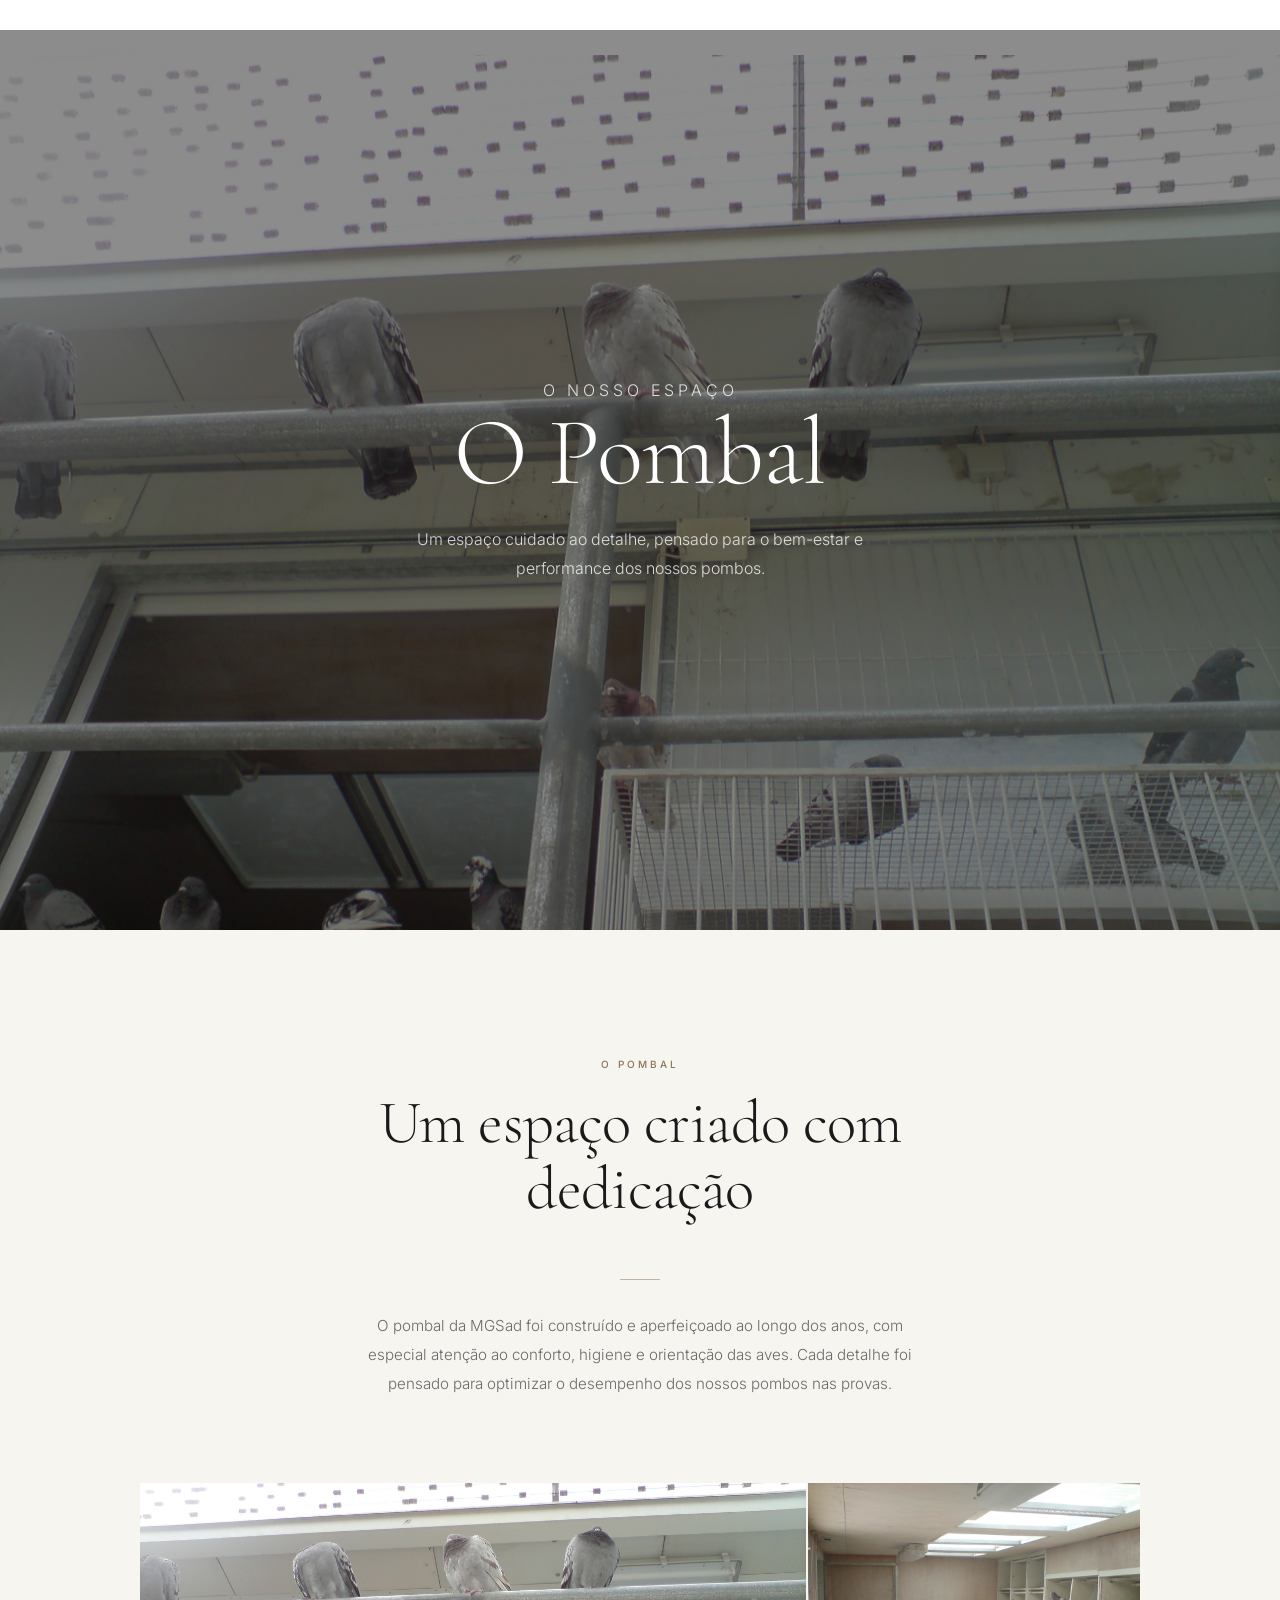
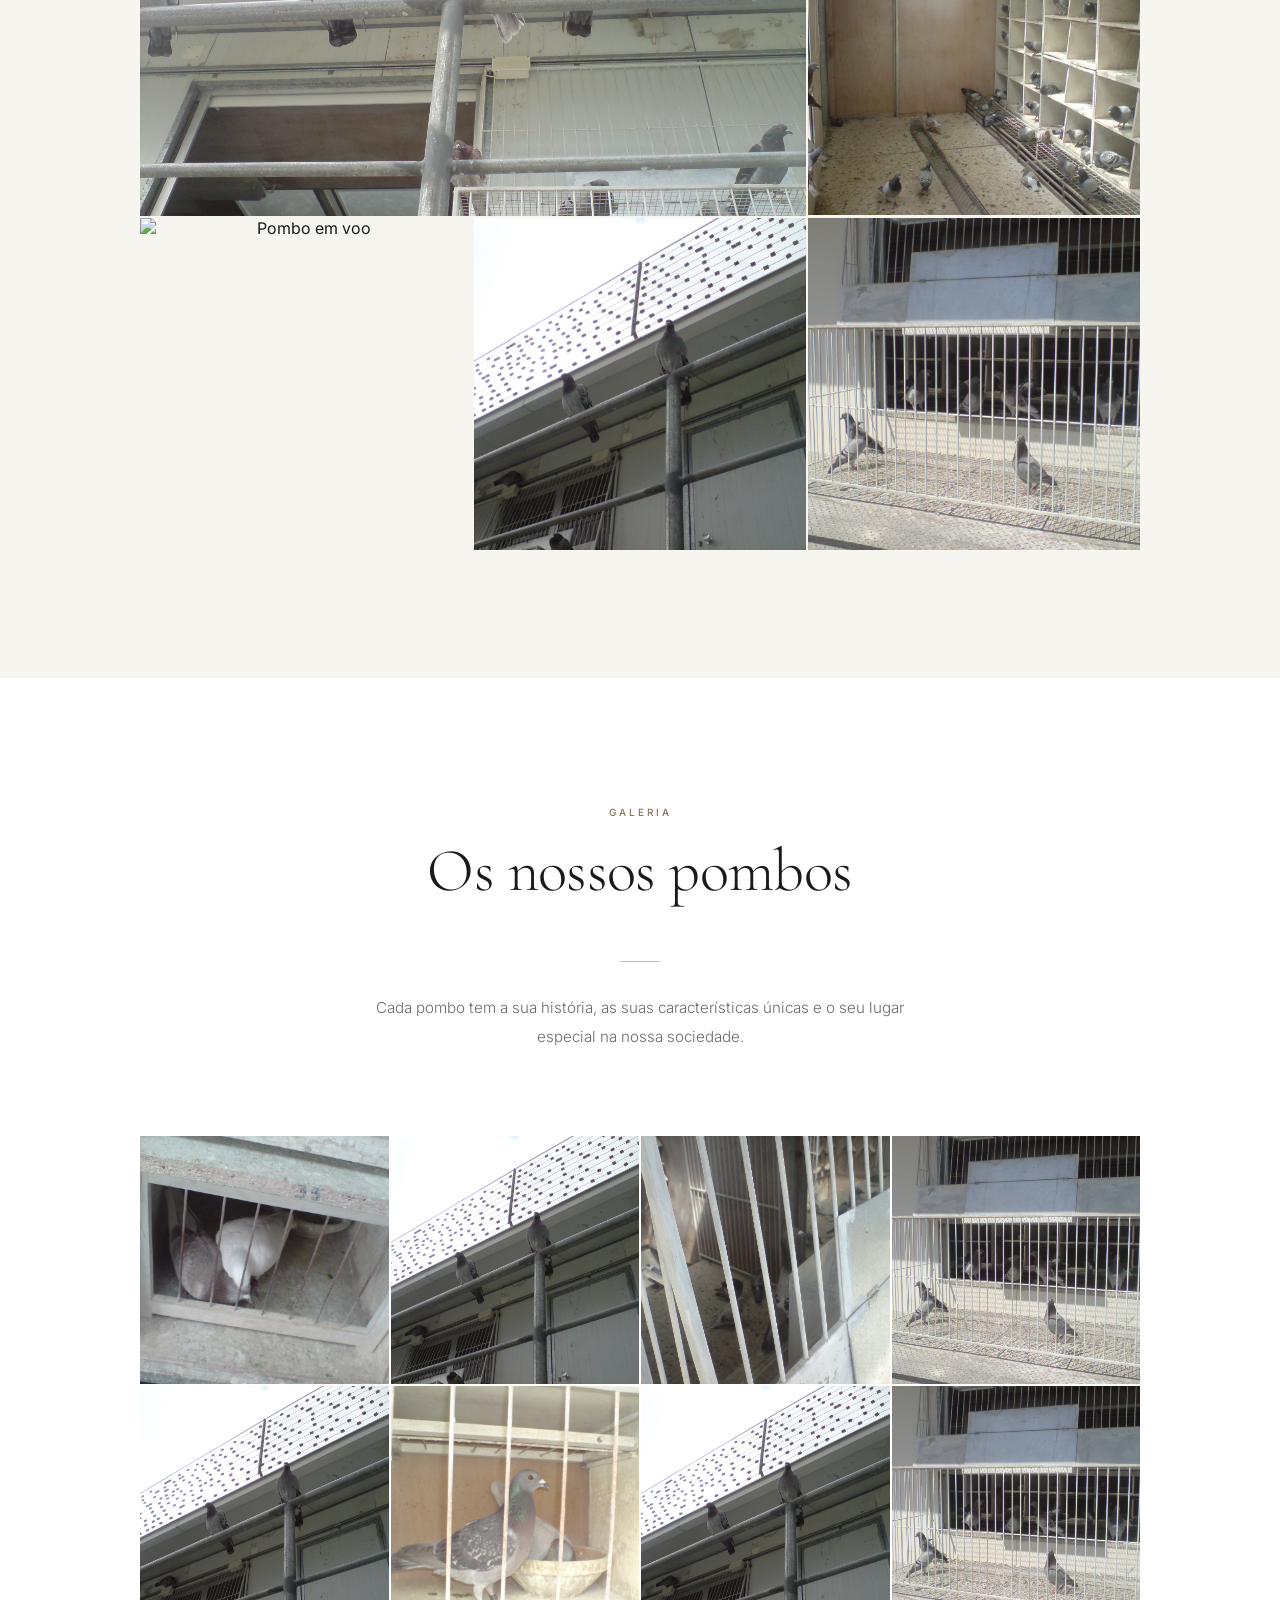
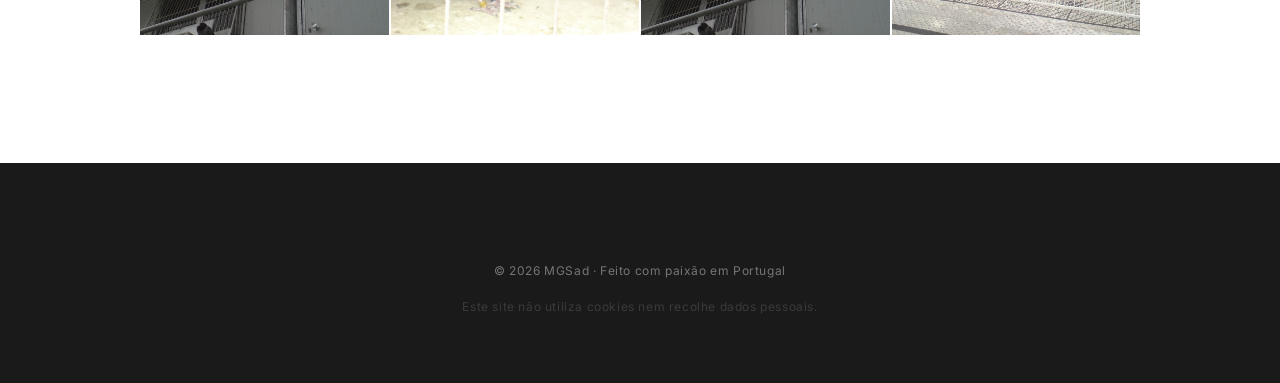
==== commit d4229a5f: "Rename index_2.html to index.html" ====
--- a/index.html
+++ b/index.html
@@ -92,6 +92,91 @@
   .hamburger.open span:nth-child(1) { transform: translateY(6.5px) rotate(45deg); }
   .hamburger.open span:nth-child(2) { opacity: 0; }
   .hamburger.open span:nth-child(3) { transform: translateY(-6.5px) rotate(-45deg); }
+
+  /* LANGUAGE SWITCHER */
+  .lang-switcher {
+    position: relative;
+    margin-left: 1.5rem;
+  }
+
+  .lang-current {
+    background: none;
+    border: 0.5px solid rgba(255,255,255,0.2);
+    color: white;
+    font-size: 14px;
+    padding: 4px 10px;
+    border-radius: 20px;
+    cursor: pointer;
+    display: flex;
+    align-items: center;
+    gap: 6px;
+    transition: border-color 0.2s, background 0.2s;
+  }
+
+  .lang-current:hover {
+    border-color: rgba(255,255,255,0.5);
+    background: rgba(255,255,255,0.05);
+  }
+
+  .lang-current .chev {
+    font-size: 9px;
+    opacity: 0.6;
+    transition: transform 0.2s;
+  }
+
+  .lang-switcher.open .chev { transform: rotate(180deg); }
+
+  .lang-dropdown {
+    position: absolute;
+    top: calc(100% + 8px);
+    right: 0;
+    background: rgba(26,26,26,0.97);
+    backdrop-filter: blur(20px);
+    -webkit-backdrop-filter: blur(20px);
+    border: 0.5px solid rgba(255,255,255,0.1);
+    border-radius: 8px;
+    padding: 0.5rem;
+    min-width: 140px;
+    opacity: 0;
+    transform: translateY(-8px);
+    pointer-events: none;
+    transition: opacity 0.2s, transform 0.2s;
+  }
+
+  .lang-switcher.open .lang-dropdown {
+    opacity: 1;
+    transform: translateY(0);
+    pointer-events: auto;
+  }
+
+  .lang-option {
+    display: flex;
+    align-items: center;
+    gap: 10px;
+    padding: 8px 12px;
+    border-radius: 4px;
+    color: rgba(255,255,255,0.85);
+    font-size: 13px;
+    cursor: pointer;
+    transition: background 0.15s;
+    background: none;
+    border: none;
+    width: 100%;
+    text-align: left;
+    font-family: 'Inter', sans-serif;
+  }
+
+  .lang-option:hover { background: rgba(255,255,255,0.08); }
+
+  .lang-option.active {
+    color: var(--accent);
+  }
+
+  .lang-flag { font-size: 16px; line-height: 1; }
+
+  @media (max-width: 640px) {
+    .lang-switcher { margin-left: auto; margin-right: 0.75rem; }
+  }
 
   /* MOBILE MENU */
   .mobile-menu {
@@ -787,20 +872,35 @@
 <nav>
   <a href="#" class="nav-logo">MGSad</a>
   <ul class="nav-links">
-    <li><a href="#historia">História</a></li>
-    <li><a href="#pombal">Pombal</a></li>
-    <li><a href="#galeria">Galeria</a></li>
-    <li><a href="#contacto">Contacto</a></li>
+    <li><a href="#historia" data-i18n="nav.history">História</a></li>
+    <li><a href="#pombal" data-i18n="nav.loft">Pombal</a></li>
+    <li><a href="#galeria" data-i18n="nav.gallery">Galeria</a></li>
+    <li><a href="#contacto" data-i18n="nav.contact">Contacto</a></li>
   </ul>
+  <div class="lang-switcher" id="lang-switcher">
+    <button class="lang-current" id="lang-current" aria-label="Language">
+      <span class="lang-flag" id="lang-flag-current">🇵🇹</span>
+      <span class="chev">▼</span>
+    </button>
+    <div class="lang-dropdown" id="lang-dropdown">
+      <button class="lang-option active" data-lang="pt"><span class="lang-flag">🇵🇹</span><span>Português</span></button>
+      <button class="lang-option" data-lang="en"><span class="lang-flag">🇬🇧</span><span>English</span></button>
+      <button class="lang-option" data-lang="es"><span class="lang-flag">🇪🇸</span><span>Español</span></button>
+      <button class="lang-option" data-lang="fr"><span class="lang-flag">🇫🇷</span><span>Français</span></button>
+      <button class="lang-option" data-lang="de"><span class="lang-flag">🇩🇪</span><span>Deutsch</span></button>
+      <button class="lang-option" data-lang="nl"><span class="lang-flag">🇳🇱</span><span>Nederlands</span></button>
+      <button class="lang-option" data-lang="zh"><span class="lang-flag">🇨🇳</span><span>中文</span></button>
+    </div>
+  </div>
   <button class="hamburger" id="hamburger" aria-label="Menu">
     <span></span><span></span><span></span>
   </button>
 </nav>
 <div class="mobile-menu" id="mobile-menu">
-  <a href="#historia" onclick="closeMenu()">História</a>
-  <a href="#pombal" onclick="closeMenu()">Pombal</a>
-  <a href="#galeria" onclick="closeMenu()">Galeria</a>
-  <a href="#contacto" onclick="closeMenu()">Contacto</a>
+  <a href="#historia" onclick="closeMenu()" data-i18n="nav.history">História</a>
+  <a href="#pombal" onclick="closeMenu()" data-i18n="nav.loft">Pombal</a>
+  <a href="#galeria" onclick="closeMenu()" data-i18n="nav.gallery">Galeria</a>
+  <a href="#contacto" onclick="closeMenu()" data-i18n="nav.contact">Contacto</a>
 </div>
 
 <!-- HERO -->
@@ -810,63 +910,63 @@
   <div class="parallax-content" id="hero-content">
     <p class="eyebrow"> </p>
     <h1>MGSad</h1>
-    <p>Uma paixão partilhada por dois colombófilos dedicados à arte e tradição da colombofilia.</p>
+    <p data-i18n="hero.subtitle">Uma paixão partilhada por dois colombófilos dedicados à arte e tradição da colombofilia.</p>
   </div>
   <div class="scroll-hint"><div class="scroll-line"></div></div>
 </section>
 
 <!-- HISTÓRIA -->
 <section class="content-section" id="historia">
-  <span class="section-label">A Nossa História</span>
-  <h2>Uma paixão que une dois colombófilos</h2>
+  <span class="section-label" data-i18n="history.label">A Nossa História</span>
+  <h2 data-i18n="history.title">Uma paixão que une dois colombófilos</h2>
   <div class="divider"></div>
-  <p class="body-text">A MGSad nasceu da amizade e paixão partilhada de dois colombófilos unidos pelo amor aos pombos-correio. Com anos de experiência e dedicação, a nossa sociedade preserva uma das tradições mais antigas e nobres da relação entre o Homem e as aves.</p>
-  <p class="body-text">A colombofilia é muito mais do que um desporto — é uma arte que exige paciência, conhecimento e um profundo respeito pela natureza. Cada pombo é criado com cuidado e preparado para voos que testam os seus instintos naturais de orientação.</p>
+  <p class="body-text" data-i18n="history.p1">A MGSad nasceu da amizade e paixão partilhada de dois colombófilos unidos pelo amor aos pombos-correio. Com anos de experiência e dedicação, a nossa sociedade preserva uma das tradições mais antigas e nobres da relação entre o Homem e as aves.</p>
+  <p class="body-text" data-i18n="history.p2">A colombofilia é muito mais do que um desporto — é uma arte que exige paciência, conhecimento e um profundo respeito pela natureza. Cada pombo é criado com cuidado e preparado para voos que testam os seus instintos naturais de orientação.</p>
 
   <div class="stats-row">
     <div class="stat">
       <div class="number">2</div>
-      <div class="label">Colombófilos</div>
+      <div class="label" data-i18n="stats.breeders">Colombófilos</div>
     </div>
     <div class="stat">
       <div class="number">+500</div>
-      <div class="label">Pombos</div>
+      <div class="label" data-i18n="stats.pigeons">Pombos</div>
     </div>
     <div class="stat">
       <div class="number">+10</div>
-      <div class="label">Anos de paixão</div>
+      <div class="label" data-i18n="stats.years">Anos de paixão</div>
     </div>
   </div>
 
   <div class="timeline">
     <div class="timeline-event left">
       <div class="year">2002</div>
-      <h3>O início</h3>
-      <p>Dois amigos partilham a paixão pelos pombos-correio e dão início a uma amizade que marcaria gerações de colombofilia.</p>
+      <h3 data-i18n="tl.2002.t">O início</h3>
+      <p data-i18n="tl.2002.d">Dois amigos partilham a paixão pelos pombos-correio e dão início a uma amizade que marcaria gerações de colombofilia.</p>
     </div>
 
     <div class="timeline-event right" style="margin-top: 4rem;">
       <div class="year">2008</div>
-      <h3>Primeiro pombal</h3>
-      <p>Construção do primeiro pombal dedicado, pensado para o bem-estar e performance das aves.</p>
+      <h3 data-i18n="tl.2008.t">Primeiro pombal</h3>
+      <p data-i18n="tl.2008.d">Construção do primeiro pombal dedicado, pensado para o bem-estar e performance das aves.</p>
     </div>
 
     <div class="timeline-event left" style="margin-top: 2rem;">
       <div class="year">2013</div>
-      <h3>Primeira vitória</h3>
-      <p>Conquista do primeiro prémio regional numa prova de longa distância, marcando o reconhecimento do trabalho dedicado.</p>
+      <h3 data-i18n="tl.2013.t">Primeira vitória</h3>
+      <p data-i18n="tl.2013.d">Conquista do primeiro prémio regional numa prova de longa distância, marcando o reconhecimento do trabalho dedicado.</p>
     </div>
 
     <div class="timeline-event right" style="margin-top: 5rem;">
       <div class="year">2019</div>
-      <h3>Expansão do pombal</h3>
-      <p>Ampliação das instalações para acolher mais de 500 pombos, com zonas distintas para viúvos, novatos e reprodutores.</p>
+      <h3 data-i18n="tl.2019.t">Expansão do pombal</h3>
+      <p data-i18n="tl.2019.d">Ampliação das instalações para acolher mais de 500 pombos, com zonas distintas para viúvos, novatos e reprodutores.</p>
     </div>
 
     <div class="timeline-event left" style="margin-top: 3rem;">
       <div class="year">2024</div>
-      <h3>Palmarés consolidado</h3>
-      <p>Mais de 50 prémios acumulados ao longo dos anos, afirmando a MGSad como referência na colombofilia nacional.</p>
+      <h3 data-i18n="tl.2024.t">Palmarés consolidado</h3>
+      <p data-i18n="tl.2024.d">Mais de 50 prémios acumulados ao longo dos anos, afirmando a MGSad como referência na colombofilia nacional.</p>
     </div>
   </div>
 </section>
@@ -877,17 +977,17 @@
   <div class="overlay"></div>
   <div class="parallax-content" id="pombal-content">
     <p class="eyebrow">O nosso espaço</p>
-    <h1>O Pombal</h1>
-    <p>Um espaço cuidado ao detalhe, pensado para o bem-estar e performance dos nossos pombos.</p>
+    <h1 data-i18n="loft.title">O Pombal</h1>
+    <p data-i18n="loft.hero">Um espaço cuidado ao detalhe, pensado para o bem-estar e performance dos nossos pombos.</p>
   </div>
 </section>
 
 <!-- POMBAL FOTOS -->
 <section class="content-section cream" id="pombal">
-  <span class="section-label">O Pombal</span>
-  <h2>Um espaço criado com dedicação</h2>
+  <span class="section-label" data-i18n="loft.label">O Pombal</span>
+  <h2 data-i18n="loft.h2">Um espaço criado com dedicação</h2>
   <div class="divider"></div>
-  <p class="body-text">O pombal da MGSad foi construído e aperfeiçoado ao longo dos anos, com especial atenção ao conforto, higiene e orientação das aves. Cada detalhe foi pensado para optimizar o desempenho dos nossos pombos nas provas.</p>
+  <p class="body-text" data-i18n="loft.desc">O pombal da MGSad foi construído e aperfeiçoado ao longo dos anos, com especial atenção ao conforto, higiene e orientação das aves. Cada detalhe foi pensado para optimizar o desempenho dos nossos pombos nas provas.</p>
 
   <div class="photo-grid">
     <img class="wide" src="imagens/principal.jpg" alt="Pombal exterior">
@@ -900,10 +1000,10 @@
 
 <!-- GALERIA -->
 <section class="content-section" id="galeria">
-  <span class="section-label">Galeria</span>
-  <h2>Os nossos pombos</h2>
+  <span class="section-label" data-i18n="gallery.label">Galeria</span>
+  <h2 data-i18n="gallery.title">Os nossos pombos</h2>
   <div class="divider"></div>
-  <p class="body-text">Cada pombo tem a sua história, as suas características únicas e o seu lugar especial na nossa sociedade.</p>
+  <p class="body-text" data-i18n="gallery.desc">Cada pombo tem a sua história, as suas características únicas e o seu lugar especial na nossa sociedade.</p>
 
   <div class="gallery-grid" id="gallery">
     <div class="gallery-item" data-pigeon="0"><img src="imagens/pombos3.jpg" alt="Trovão"><span class="gallery-plus">+</span><span class="gallery-label">Trovão</span></div>
@@ -926,15 +1026,15 @@
       <div class="ring" id="modal-ring"></div>
       <h3 id="modal-name"></h3>
       <div class="sex" id="modal-sex"></div>
-      <div class="detail-row"><span class="label">Nascimento</span><span class="value" id="modal-birth"></span></div>
-      <div class="detail-row"><span class="label">Cor</span><span class="value" id="modal-color"></span></div>
-      <div class="detail-row"><span class="label">Pai</span><span class="value" id="modal-father"></span></div>
-      <div class="detail-row"><span class="label">Mãe</span><span class="value" id="modal-mother"></span></div>
+      <div class="detail-row"><span class="label" data-i18n="modal.birth">Nascimento</span><span class="value" id="modal-birth"></span></div>
+      <div class="detail-row"><span class="label" data-i18n="modal.color">Cor</span><span class="value" id="modal-color"></span></div>
+      <div class="detail-row"><span class="label" data-i18n="modal.father">Pai</span><span class="value" id="modal-father"></span></div>
+      <div class="detail-row"><span class="label" data-i18n="modal.mother">Mãe</span><span class="value" id="modal-mother"></span></div>
       <div class="palmares">
-        <div class="palmares-title">Palmarés</div>
+        <div class="palmares-title" data-i18n="modal.palmares">Palmarés</div>
         <div id="modal-palmares"></div>
       </div>
-      <button class="more-btn">Saber mais →</button>
+      <button class="more-btn" data-i18n="modal.more">Saber mais →</button>
     </div>
   </div>
 </div>
@@ -942,8 +1042,8 @@
 <!-- FOOTER -->
 <footer id="contacto">
 
-  <p style="margin-top: 2rem;">© 2026 MGSad · Feito com paixão em Portugal</p>
-  <p style="margin-top: 0.75rem; opacity: 0.35;">Este site não utiliza cookies nem recolhe dados pessoais.</p>
+  <p style="margin-top: 2rem;" data-i18n="footer.copy">© 2026 MGSad · Feito com paixão em Portugal</p>
+  <p style="margin-top: 0.75rem; opacity: 0.35;" data-i18n="footer.cookies">Este site não utiliza cookies nem recolhe dados pessoais.</p>
 </footer>
 
 <script>
@@ -977,6 +1077,219 @@
   }, { threshold: 0.15 });
 
   document.querySelectorAll('.parallax-content').forEach(el => observer.observe(el));
+
+  // I18N — Traduções
+  const translations = {
+    pt: {
+      'nav.history': 'História', 'nav.loft': 'Pombal', 'nav.gallery': 'Galeria', 'nav.contact': 'Contacto',
+      'hero.subtitle': 'Uma paixão partilhada por dois colombófilos dedicados à arte e tradição da colombofilia.',
+      'history.label': 'A Nossa História',
+      'history.title': 'Uma paixão que une dois colombófilos',
+      'history.p1': 'A MGSad nasceu da amizade e paixão partilhada de dois colombófilos unidos pelo amor aos pombos-correio. Com anos de experiência e dedicação, a nossa sociedade preserva uma das tradições mais antigas e nobres da relação entre o Homem e as aves.',
+      'history.p2': 'A colombofilia é muito mais do que um desporto — é uma arte que exige paciência, conhecimento e um profundo respeito pela natureza. Cada pombo é criado com cuidado e preparado para voos que testam os seus instintos naturais de orientação.',
+      'stats.breeders': 'Colombófilos', 'stats.pigeons': 'Pombos', 'stats.years': 'Anos de paixão',
+      'tl.2002.t': 'O início', 'tl.2002.d': 'Dois amigos partilham a paixão pelos pombos-correio e dão início a uma amizade que marcaria gerações de colombofilia.',
+      'tl.2008.t': 'Primeiro pombal', 'tl.2008.d': 'Construção do primeiro pombal dedicado, pensado para o bem-estar e performance das aves.',
+      'tl.2013.t': 'Primeira vitória', 'tl.2013.d': 'Conquista do primeiro prémio regional numa prova de longa distância, marcando o reconhecimento do trabalho dedicado.',
+      'tl.2019.t': 'Expansão do pombal', 'tl.2019.d': 'Ampliação das instalações para acolher mais de 500 pombos, com zonas distintas para viúvos, novatos e reprodutores.',
+      'tl.2024.t': 'Palmarés consolidado', 'tl.2024.d': 'Mais de 50 prémios acumulados ao longo dos anos, afirmando a MGSad como referência na colombofilia nacional.',
+      'loft.label': 'O Pombal', 'loft.title': 'O Pombal',
+      'loft.hero': 'Um espaço cuidado ao detalhe, pensado para o bem-estar e performance dos nossos pombos.',
+      'loft.h2': 'Um espaço criado com dedicação',
+      'loft.desc': 'O pombal da MGSad foi construído e aperfeiçoado ao longo dos anos, com especial atenção ao conforto, higiene e orientação das aves. Cada detalhe foi pensado para optimizar o desempenho dos nossos pombos nas provas.',
+      'gallery.label': 'Galeria', 'gallery.title': 'Os nossos pombos',
+      'gallery.desc': 'Cada pombo tem a sua história, as suas características únicas e o seu lugar especial na nossa sociedade.',
+      'footer.copy': '© 2026 MGSad · Feito com paixão em Portugal',
+      'footer.cookies': 'Este site não utiliza cookies nem recolhe dados pessoais.',
+      'modal.birth': 'Nascimento', 'modal.color': 'Cor', 'modal.father': 'Pai', 'modal.mother': 'Mãe',
+      'modal.palmares': 'Palmarés', 'modal.more': 'Saber mais →',
+      'sex.male': 'Macho', 'sex.female': 'Fêmea'
+    },
+    en: {
+      'nav.history': 'History', 'nav.loft': 'Loft', 'nav.gallery': 'Gallery', 'nav.contact': 'Contact',
+      'hero.subtitle': 'A passion shared by two pigeon fanciers devoted to the art and tradition of pigeon racing.',
+      'history.label': 'Our History',
+      'history.title': 'A passion that unites two pigeon fanciers',
+      'history.p1': 'MGSad was born from the friendship and shared passion of two pigeon fanciers united by their love for racing pigeons. With years of experience and dedication, our society preserves one of the oldest and noblest traditions in the relationship between humans and birds.',
+      'history.p2': 'Pigeon racing is much more than a sport — it is an art that demands patience, knowledge and a deep respect for nature. Each pigeon is raised with care and prepared for flights that test its natural orientation instincts.',
+      'stats.breeders': 'Fanciers', 'stats.pigeons': 'Pigeons', 'stats.years': 'Years of passion',
+      'tl.2002.t': 'The beginning', 'tl.2002.d': 'Two friends share their passion for racing pigeons and start a friendship that would mark generations of the sport.',
+      'tl.2008.t': 'First loft', 'tl.2008.d': 'Construction of the first dedicated loft, designed for the well-being and performance of the birds.',
+      'tl.2013.t': 'First victory', 'tl.2013.d': 'Achievement of the first regional prize in a long-distance race, marking the recognition of our dedicated work.',
+      'tl.2019.t': 'Loft expansion', 'tl.2019.d': 'Expansion of the facilities to house more than 500 pigeons, with distinct zones for widowers, young birds and breeders.',
+      'tl.2024.t': 'Consolidated record', 'tl.2024.d': 'More than 50 prizes accumulated over the years, establishing MGSad as a reference in national pigeon racing.',
+      'loft.label': 'The Loft', 'loft.title': 'The Loft',
+      'loft.hero': 'A space crafted in detail, designed for the well-being and performance of our pigeons.',
+      'loft.h2': 'A space built with dedication',
+      'loft.desc': 'The MGSad loft was built and perfected over the years, with special attention to comfort, hygiene and orientation of the birds. Every detail was thought out to optimise the performance of our pigeons in competitions.',
+      'gallery.label': 'Gallery', 'gallery.title': 'Our pigeons',
+      'gallery.desc': 'Each pigeon has its own story, unique characteristics and a special place in our society.',
+      'footer.copy': '© 2026 MGSad · Made with passion in Portugal',
+      'footer.cookies': 'This site does not use cookies nor collect personal data.',
+      'modal.birth': 'Birth', 'modal.color': 'Colour', 'modal.father': 'Father', 'modal.mother': 'Mother',
+      'modal.palmares': 'Achievements', 'modal.more': 'Learn more →',
+      'sex.male': 'Male', 'sex.female': 'Female'
+    },
+    es: {
+      'nav.history': 'Historia', 'nav.loft': 'Palomar', 'nav.gallery': 'Galería', 'nav.contact': 'Contacto',
+      'hero.subtitle': 'Una pasión compartida por dos colombófilos dedicados al arte y tradición de la colombofilia.',
+      'history.label': 'Nuestra Historia',
+      'history.title': 'Una pasión que une a dos colombófilos',
+      'history.p1': 'MGSad nació de la amistad y pasión compartida de dos colombófilos unidos por el amor a las palomas mensajeras. Con años de experiencia y dedicación, nuestra sociedad preserva una de las tradiciones más antiguas y nobles de la relación entre el Hombre y las aves.',
+      'history.p2': 'La colombofilia es mucho más que un deporte — es un arte que exige paciencia, conocimiento y un profundo respeto por la naturaleza. Cada paloma se cría con cuidado y se prepara para vuelos que prueban sus instintos naturales de orientación.',
+      'stats.breeders': 'Colombófilos', 'stats.pigeons': 'Palomas', 'stats.years': 'Años de pasión',
+      'tl.2002.t': 'El inicio', 'tl.2002.d': 'Dos amigos comparten la pasión por las palomas mensajeras e inician una amistad que marcaría generaciones de colombofilia.',
+      'tl.2008.t': 'Primer palomar', 'tl.2008.d': 'Construcción del primer palomar dedicado, pensado para el bienestar y rendimiento de las aves.',
+      'tl.2013.t': 'Primera victoria', 'tl.2013.d': 'Conquista del primer premio regional en una prueba de larga distancia, marcando el reconocimiento del trabajo dedicado.',
+      'tl.2019.t': 'Ampliación del palomar', 'tl.2019.d': 'Ampliación de las instalaciones para acoger más de 500 palomas, con zonas distintas para viudos, novatos y reproductores.',
+      'tl.2024.t': 'Palmarés consolidado', 'tl.2024.d': 'Más de 50 premios acumulados a lo largo de los años, afirmando a MGSad como referencia en la colombofilia nacional.',
+      'loft.label': 'El Palomar', 'loft.title': 'El Palomar',
+      'loft.hero': 'Un espacio cuidado al detalle, pensado para el bienestar y rendimiento de nuestras palomas.',
+      'loft.h2': 'Un espacio creado con dedicación',
+      'loft.desc': 'El palomar de MGSad fue construido y perfeccionado a lo largo de los años, con especial atención al confort, higiene y orientación de las aves. Cada detalle fue pensado para optimizar el rendimiento de nuestras palomas en las pruebas.',
+      'gallery.label': 'Galería', 'gallery.title': 'Nuestras palomas',
+      'gallery.desc': 'Cada paloma tiene su historia, sus características únicas y su lugar especial en nuestra sociedad.',
+      'footer.copy': '© 2026 MGSad · Hecho con pasión en Portugal',
+      'footer.cookies': 'Este sitio no utiliza cookies ni recoge datos personales.',
+      'modal.birth': 'Nacimiento', 'modal.color': 'Color', 'modal.father': 'Padre', 'modal.mother': 'Madre',
+      'modal.palmares': 'Palmarés', 'modal.more': 'Saber más →',
+      'sex.male': 'Macho', 'sex.female': 'Hembra'
+    },
+    fr: {
+      'nav.history': 'Histoire', 'nav.loft': 'Pigeonnier', 'nav.gallery': 'Galerie', 'nav.contact': 'Contact',
+      'hero.subtitle': 'Une passion partagée par deux colombophiles dévoués à l\'art et à la tradition de la colombophilie.',
+      'history.label': 'Notre Histoire',
+      'history.title': 'Une passion qui unit deux colombophiles',
+      'history.p1': 'MGSad est née de l\'amitié et de la passion partagée de deux colombophiles unis par l\'amour des pigeons voyageurs. Avec des années d\'expérience et de dévouement, notre société préserve l\'une des traditions les plus anciennes et les plus nobles de la relation entre l\'Homme et les oiseaux.',
+      'history.p2': 'La colombophilie est bien plus qu\'un sport — c\'est un art qui exige patience, connaissance et un profond respect de la nature. Chaque pigeon est élevé avec soin et préparé pour des vols qui mettent à l\'épreuve ses instincts naturels d\'orientation.',
+      'stats.breeders': 'Colombophiles', 'stats.pigeons': 'Pigeons', 'stats.years': 'Années de passion',
+      'tl.2002.t': 'Le début', 'tl.2002.d': 'Deux amis partagent leur passion pour les pigeons voyageurs et entament une amitié qui marquera des générations de colombophilie.',
+      'tl.2008.t': 'Premier pigeonnier', 'tl.2008.d': 'Construction du premier pigeonnier dédié, pensé pour le bien-être et la performance des oiseaux.',
+      'tl.2013.t': 'Première victoire', 'tl.2013.d': 'Conquête du premier prix régional dans une épreuve de longue distance, marquant la reconnaissance du travail dévoué.',
+      'tl.2019.t': 'Expansion du pigeonnier', 'tl.2019.d': 'Agrandissement des installations pour accueillir plus de 500 pigeons, avec des zones distinctes pour veufs, jeunes et reproducteurs.',
+      'tl.2024.t': 'Palmarès consolidé', 'tl.2024.d': 'Plus de 50 prix accumulés au fil des années, affirmant MGSad comme référence dans la colombophilie nationale.',
+      'loft.label': 'Le Pigeonnier', 'loft.title': 'Le Pigeonnier',
+      'loft.hero': 'Un espace soigné dans les moindres détails, pensé pour le bien-être et la performance de nos pigeons.',
+      'loft.h2': 'Un espace créé avec dévouement',
+      'loft.desc': 'Le pigeonnier MGSad a été construit et perfectionné au fil des ans, avec une attention particulière au confort, à l\'hygiène et à l\'orientation des oiseaux. Chaque détail a été pensé pour optimiser les performances de nos pigeons en compétition.',
+      'gallery.label': 'Galerie', 'gallery.title': 'Nos pigeons',
+      'gallery.desc': 'Chaque pigeon a son histoire, ses caractéristiques uniques et sa place spéciale dans notre société.',
+      'footer.copy': '© 2026 MGSad · Fait avec passion au Portugal',
+      'footer.cookies': 'Ce site n\'utilise pas de cookies ni ne collecte de données personnelles.',
+      'modal.birth': 'Naissance', 'modal.color': 'Couleur', 'modal.father': 'Père', 'modal.mother': 'Mère',
+      'modal.palmares': 'Palmarès', 'modal.more': 'En savoir plus →',
+      'sex.male': 'Mâle', 'sex.female': 'Femelle'
+    },
+    de: {
+      'nav.history': 'Geschichte', 'nav.loft': 'Schlag', 'nav.gallery': 'Galerie', 'nav.contact': 'Kontakt',
+      'hero.subtitle': 'Eine Leidenschaft, die zwei Taubenzüchter verbindet, die der Kunst und Tradition des Brieftaubensports gewidmet sind.',
+      'history.label': 'Unsere Geschichte',
+      'history.title': 'Eine Leidenschaft, die zwei Taubenzüchter verbindet',
+      'history.p1': 'MGSad entstand aus der Freundschaft und geteilten Leidenschaft zweier Taubenzüchter, die durch ihre Liebe zu Brieftauben verbunden sind. Mit jahrelanger Erfahrung und Hingabe bewahrt unser Verein eine der ältesten und edelsten Traditionen der Beziehung zwischen Mensch und Vogel.',
+      'history.p2': 'Der Brieftaubensport ist weit mehr als ein Sport — er ist eine Kunst, die Geduld, Wissen und tiefen Respekt vor der Natur erfordert. Jede Taube wird mit Sorgfalt aufgezogen und auf Flüge vorbereitet, die ihre natürlichen Orientierungsinstinkte testen.',
+      'stats.breeders': 'Züchter', 'stats.pigeons': 'Tauben', 'stats.years': 'Jahre Leidenschaft',
+      'tl.2002.t': 'Der Anfang', 'tl.2002.d': 'Zwei Freunde teilen ihre Leidenschaft für Brieftauben und beginnen eine Freundschaft, die Generationen des Sports prägen würde.',
+      'tl.2008.t': 'Erster Schlag', 'tl.2008.d': 'Bau des ersten eigenen Schlags, konzipiert für das Wohlbefinden und die Leistung der Vögel.',
+      'tl.2013.t': 'Erster Sieg', 'tl.2013.d': 'Gewinn des ersten regionalen Preises bei einem Langstreckenflug, als Anerkennung der engagierten Arbeit.',
+      'tl.2019.t': 'Erweiterung des Schlags', 'tl.2019.d': 'Ausbau der Anlagen für über 500 Tauben, mit separaten Bereichen für Witwer, Jungtiere und Zuchttauben.',
+      'tl.2024.t': 'Konsolidierte Bilanz', 'tl.2024.d': 'Über 50 gesammelte Preise im Laufe der Jahre, die MGSad als Referenz im nationalen Taubensport etablieren.',
+      'loft.label': 'Der Schlag', 'loft.title': 'Der Schlag',
+      'loft.hero': 'Ein liebevoll gestalteter Raum, konzipiert für das Wohlbefinden und die Leistung unserer Tauben.',
+      'loft.h2': 'Ein mit Hingabe geschaffener Raum',
+      'loft.desc': 'Der MGSad-Schlag wurde über die Jahre gebaut und perfektioniert, mit besonderem Augenmerk auf Komfort, Hygiene und Orientierung der Vögel. Jedes Detail wurde durchdacht, um die Leistung unserer Tauben bei Wettkämpfen zu optimieren.',
+      'gallery.label': 'Galerie', 'gallery.title': 'Unsere Tauben',
+      'gallery.desc': 'Jede Taube hat ihre eigene Geschichte, einzigartige Eigenschaften und einen besonderen Platz in unserem Verein.',
+      'footer.copy': '© 2026 MGSad · Mit Leidenschaft in Portugal gemacht',
+      'footer.cookies': 'Diese Seite verwendet keine Cookies und erfasst keine persönlichen Daten.',
+      'modal.birth': 'Geburt', 'modal.color': 'Farbe', 'modal.father': 'Vater', 'modal.mother': 'Mutter',
+      'modal.palmares': 'Erfolge', 'modal.more': 'Mehr erfahren →',
+      'sex.male': 'Männlich', 'sex.female': 'Weiblich'
+    },
+    nl: {
+      'nav.history': 'Geschiedenis', 'nav.loft': 'Hok', 'nav.gallery': 'Galerij', 'nav.contact': 'Contact',
+      'hero.subtitle': 'Een passie gedeeld door twee duivenliefhebbers toegewijd aan de kunst en traditie van de duivensport.',
+      'history.label': 'Onze Geschiedenis',
+      'history.title': 'Een passie die twee duivenliefhebbers verbindt',
+      'history.p1': 'MGSad is ontstaan uit de vriendschap en gedeelde passie van twee duivenliefhebbers verenigd door hun liefde voor postduiven. Met jaren van ervaring en toewijding bewaart onze vereniging een van de oudste en edelste tradities in de relatie tussen mens en vogel.',
+      'history.p2': 'De duivensport is veel meer dan een sport — het is een kunst die geduld, kennis en diep respect voor de natuur vereist. Elke duif wordt met zorg grootgebracht en voorbereid op vluchten die hun natuurlijke oriëntatie-instincten op de proef stellen.',
+      'stats.breeders': 'Liefhebbers', 'stats.pigeons': 'Duiven', 'stats.years': 'Jaren passie',
+      'tl.2002.t': 'Het begin', 'tl.2002.d': 'Twee vrienden delen hun passie voor postduiven en beginnen een vriendschap die generaties duivensport zou markeren.',
+      'tl.2008.t': 'Eerste hok', 'tl.2008.d': 'Bouw van het eerste toegewijde hok, ontworpen voor het welzijn en de prestatie van de vogels.',
+      'tl.2013.t': 'Eerste overwinning', 'tl.2013.d': 'Behalen van de eerste regionale prijs in een lange-afstandsvlucht, als erkenning van het toegewijde werk.',
+      'tl.2019.t': 'Uitbreiding van het hok', 'tl.2019.d': 'Uitbreiding van de faciliteiten voor meer dan 500 duiven, met aparte zones voor weduwnaars, jonge duiven en kwekers.',
+      'tl.2024.t': 'Geconsolideerd palmares', 'tl.2024.d': 'Meer dan 50 prijzen verzameld over de jaren, wat MGSad als referentie in de nationale duivensport bevestigt.',
+      'loft.label': 'Het Hok', 'loft.title': 'Het Hok',
+      'loft.hero': 'Een zorgvuldig ontworpen ruimte, bedoeld voor het welzijn en de prestatie van onze duiven.',
+      'loft.h2': 'Een met toewijding gecreëerde ruimte',
+      'loft.desc': 'Het MGSad-hok is door de jaren heen gebouwd en geperfectioneerd, met bijzondere aandacht voor comfort, hygiëne en oriëntatie van de vogels. Elk detail is doordacht om de prestatie van onze duiven in wedstrijden te optimaliseren.',
+      'gallery.label': 'Galerij', 'gallery.title': 'Onze duiven',
+      'gallery.desc': 'Elke duif heeft zijn eigen verhaal, unieke kenmerken en een bijzondere plek in onze vereniging.',
+      'footer.copy': '© 2026 MGSad · Met passie gemaakt in Portugal',
+      'footer.cookies': 'Deze site gebruikt geen cookies en verzamelt geen persoonlijke gegevens.',
+      'modal.birth': 'Geboorte', 'modal.color': 'Kleur', 'modal.father': 'Vader', 'modal.mother': 'Moeder',
+      'modal.palmares': 'Palmares', 'modal.more': 'Meer weten →',
+      'sex.male': 'Mannelijk', 'sex.female': 'Vrouwelijk'
+    },
+    zh: {
+      'nav.history': '历史', 'nav.loft': '鸽舍', 'nav.gallery': '图库', 'nav.contact': '联系',
+      'hero.subtitle': '两位鸽友共同的热情，致力于赛鸽运动的艺术与传统。',
+      'history.label': '我们的历史',
+      'history.title': '两位鸽友共同的热情',
+      'history.p1': 'MGSad 源于两位鸽友之间的友谊和对信鸽的共同热爱。凭借多年的经验和奉献，我们的协会传承着人与鸟类关系中最古老、最崇高的传统之一。',
+      'history.p2': '赛鸽不仅是一项运动——更是一门需要耐心、知识和对自然深深敬意的艺术。每只鸽子都被精心培育，为考验其自然定向本能的飞行做准备。',
+      'stats.breeders': '鸽友', 'stats.pigeons': '鸽子', 'stats.years': '年的热情',
+      'tl.2002.t': '起点', 'tl.2002.d': '两位朋友分享对信鸽的热情，开启了一段影响几代赛鸽运动的友谊。',
+      'tl.2008.t': '第一个鸽舍', 'tl.2008.d': '建造第一个专属鸽舍，专为鸽子的健康和表现而设计。',
+      'tl.2013.t': '首次胜利', 'tl.2013.d': '在长距离比赛中获得首个地区奖项，标志着我们辛勤工作的认可。',
+      'tl.2019.t': '鸽舍扩建', 'tl.2019.d': '设施扩建以容纳超过500只鸽子，设有专门区域供鳏鸽、幼鸽和种鸽使用。',
+      'tl.2024.t': '成就巩固', 'tl.2024.d': '多年来累积超过50个奖项，确立MGSad在国家赛鸽运动中的标杆地位。',
+      'loft.label': '鸽舍', 'loft.title': '鸽舍',
+      'loft.hero': '精心设计的空间，为我们鸽子的健康和表现而打造。',
+      'loft.h2': '用心打造的空间',
+      'loft.desc': 'MGSad 鸽舍多年来不断建造和完善，特别关注鸽子的舒适、卫生和定向。每一个细节都经过深思熟虑，以优化我们鸽子在比赛中的表现。',
+      'gallery.label': '图库', 'gallery.title': '我们的鸽子',
+      'gallery.desc': '每只鸽子都有自己的故事、独特的特征和在我们协会中的特殊位置。',
+      'footer.copy': '© 2026 MGSad · 用热情在葡萄牙制作',
+      'footer.cookies': '本网站不使用 cookies 也不收集个人数据。',
+      'modal.birth': '出生', 'modal.color': '颜色', 'modal.father': '父亲', 'modal.mother': '母亲',
+      'modal.palmares': '成就', 'modal.more': '了解更多 →',
+      'sex.male': '雄性', 'sex.female': '雌性'
+    }
+  };
+
+  const flags = { pt: '🇵🇹', en: '🇬🇧', es: '🇪🇸', fr: '🇫🇷', de: '🇩🇪', nl: '🇳🇱', zh: '🇨🇳' };
+  let currentLang = localStorage.getItem('lang') || 'pt';
+
+  function applyLanguage(lang) {
+    currentLang = lang;
+    localStorage.setItem('lang', lang);
+    document.documentElement.lang = lang;
+    document.querySelectorAll('[data-i18n]').forEach(el => {
+      const key = el.dataset.i18n;
+      if (translations[lang] && translations[lang][key]) {
+        el.textContent = translations[lang][key];
+      }
+    });
+    document.getElementById('lang-flag-current').textContent = flags[lang];
+    document.querySelectorAll('.lang-option').forEach(o => {
+      o.classList.toggle('active', o.dataset.lang === lang);
+    });
+  }
+
+  // Language switcher events
+  const langSwitcher = document.getElementById('lang-switcher');
+  document.getElementById('lang-current').addEventListener('click', (e) => {
+    e.stopPropagation();
+    langSwitcher.classList.toggle('open');
+  });
+  document.addEventListener('click', () => langSwitcher.classList.remove('open'));
+  document.querySelectorAll('.lang-option').forEach(btn => {
+    btn.addEventListener('click', (e) => {
+      applyLanguage(btn.dataset.lang);
+      langSwitcher.classList.remove('open');
+    });
+  });
+  applyLanguage(currentLang);
 
   // Timeline animation
   const timelineObserver = new IntersectionObserver((entries) => {
@@ -1028,7 +1341,8 @@
       document.getElementById('modal-img').alt = p.name;
       document.getElementById('modal-ring').textContent = p.ring;
       document.getElementById('modal-name').textContent = p.name;
-      document.getElementById('modal-sex').textContent = p.sex;
+      const sexKey = p.sex === 'Macho' ? 'sex.male' : 'sex.female';
+      document.getElementById('modal-sex').textContent = translations[currentLang][sexKey] || p.sex;
       document.getElementById('modal-birth').textContent = p.birth;
       document.getElementById('modal-color').textContent = p.color;
       document.getElementById('modal-father').textContent = p.father;
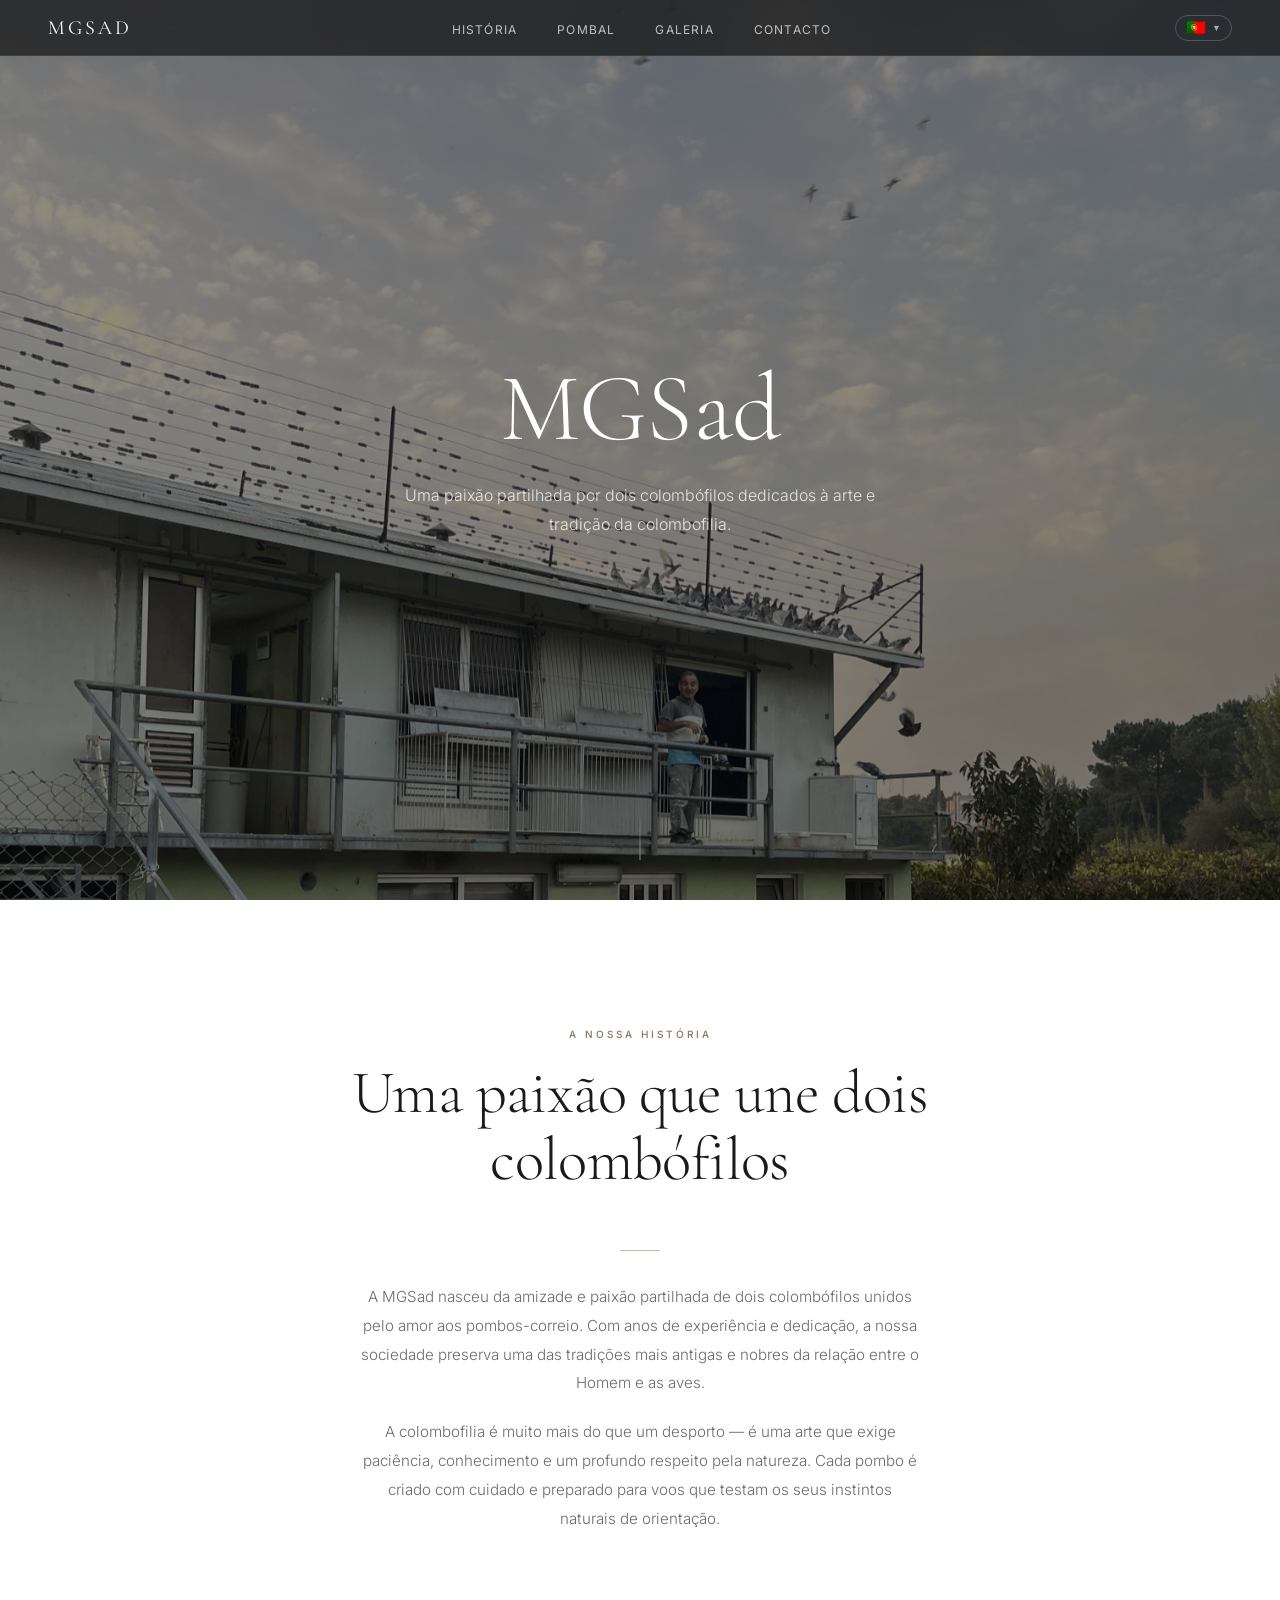
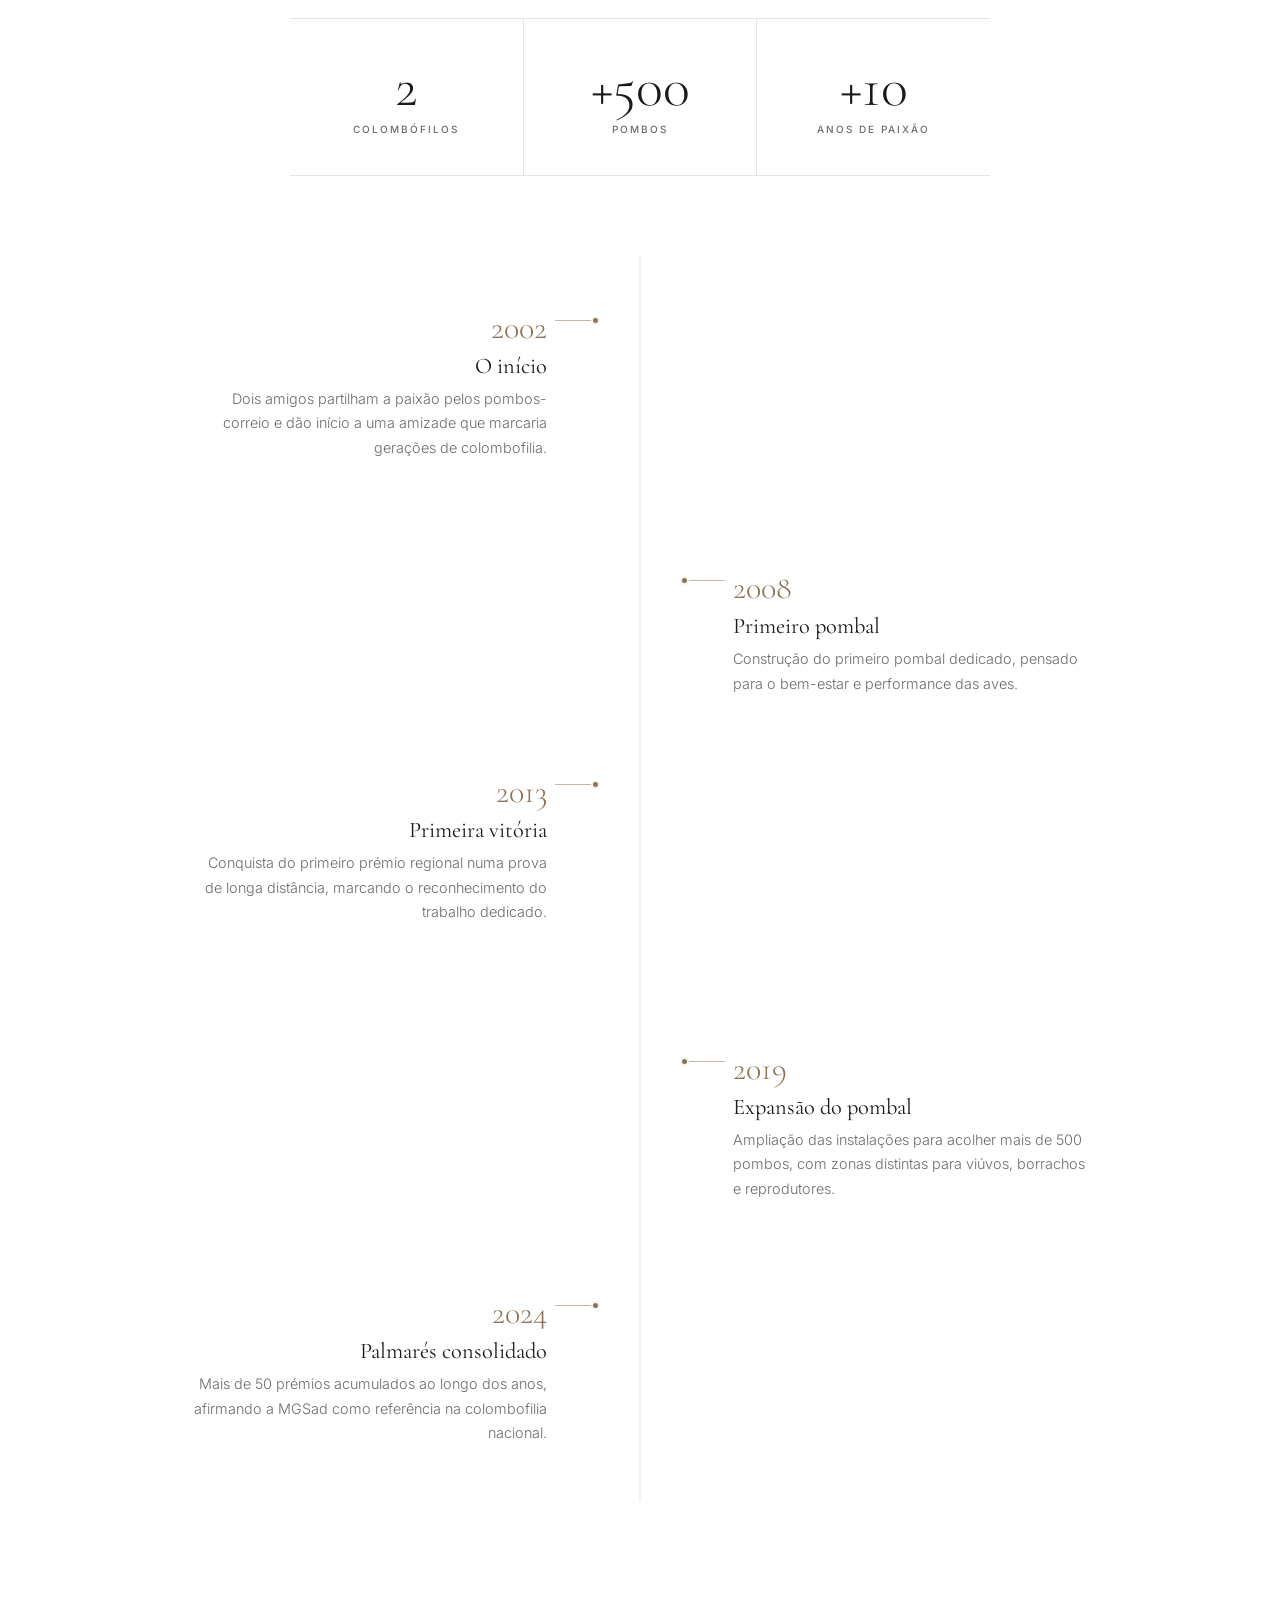
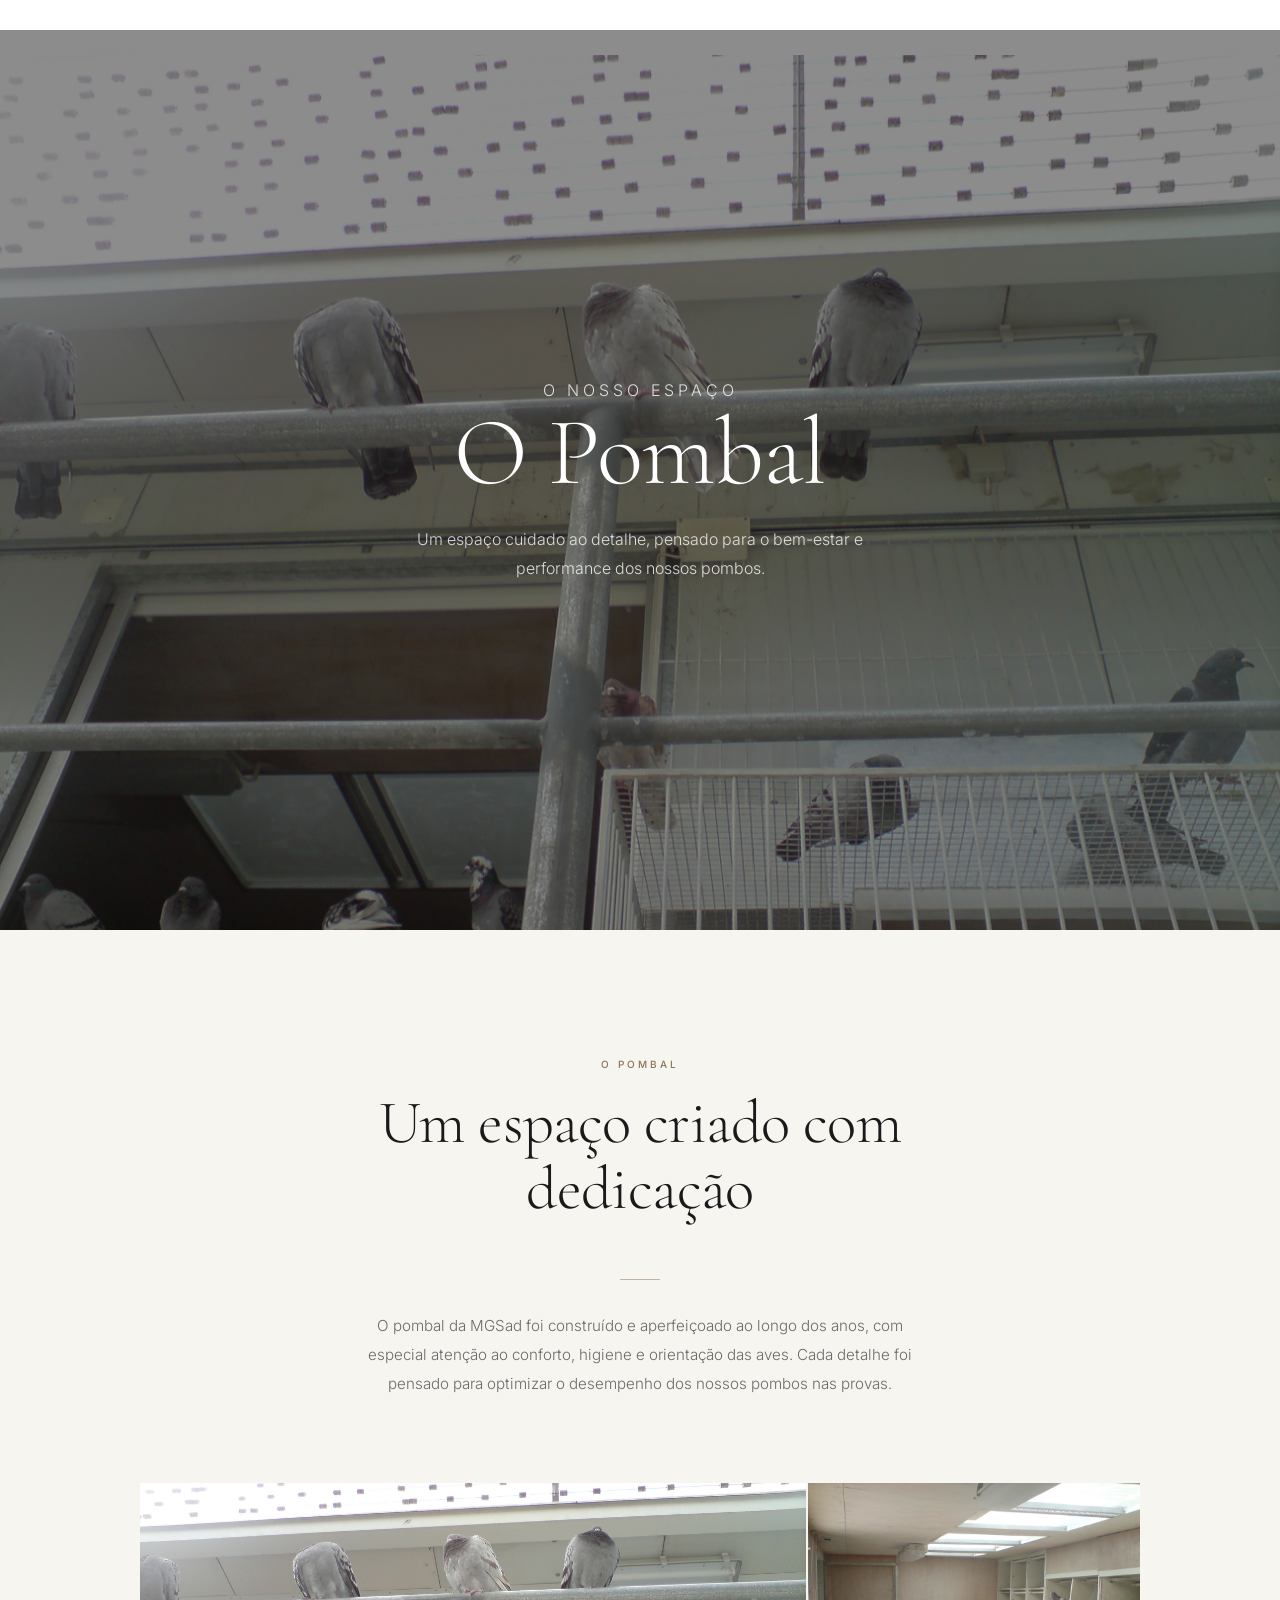
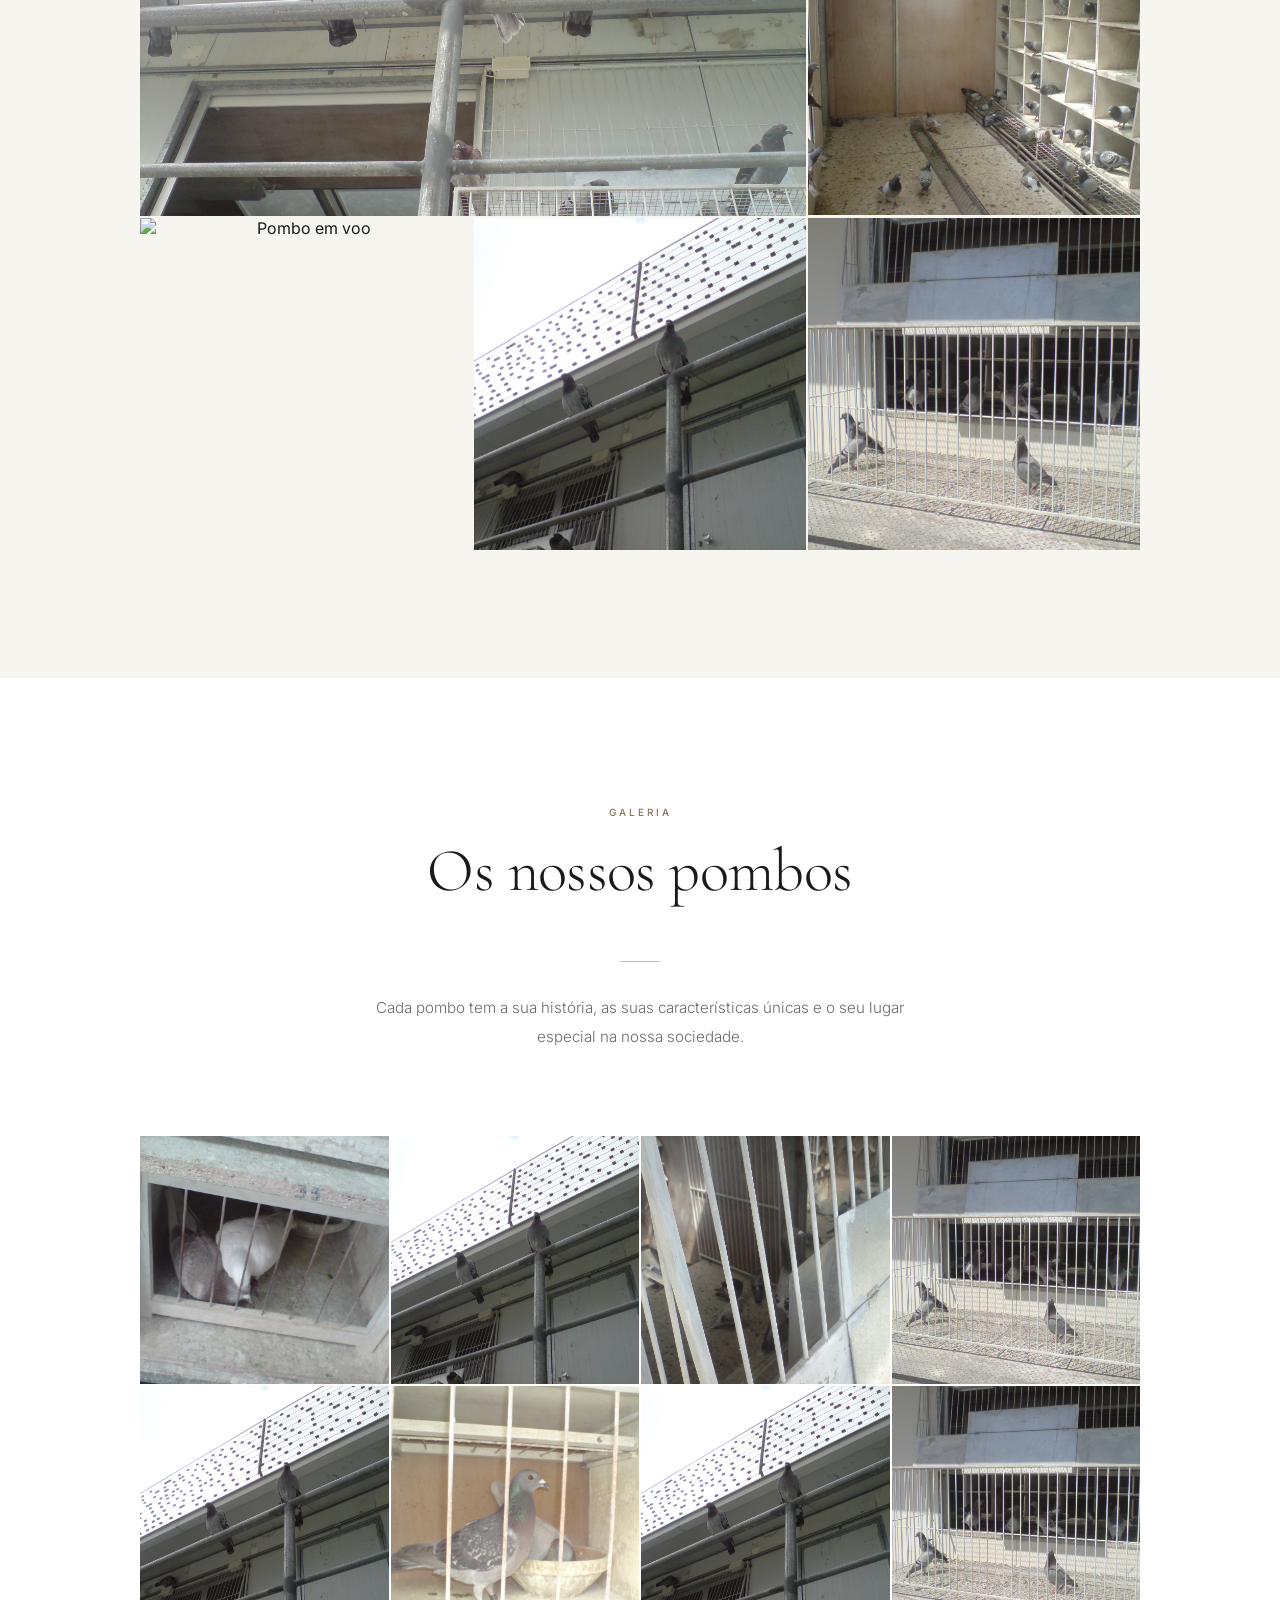
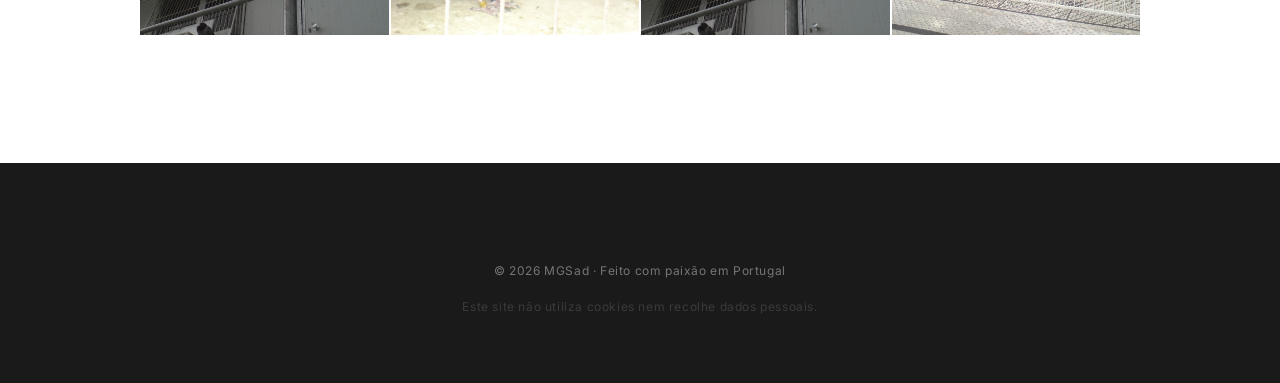
==== commit 44751bc7: "Update index.html" ====
--- a/index.html
+++ b/index.html
@@ -960,7 +960,7 @@
     <div class="timeline-event right" style="margin-top: 5rem;">
       <div class="year">2019</div>
       <h3 data-i18n="tl.2019.t">Expansão do pombal</h3>
-      <p data-i18n="tl.2019.d">Ampliação das instalações para acolher mais de 500 pombos, com zonas distintas para viúvos, novatos e reprodutores.</p>
+      <p data-i18n="tl.2019.d">Ampliação das instalações para acolher mais de 500 pombos, com zonas distintas para viúvos, borrachos e reprodutores.</p>
     </div>
 
     <div class="timeline-event left" style="margin-top: 3rem;">
@@ -1091,7 +1091,7 @@
       'tl.2002.t': 'O início', 'tl.2002.d': 'Dois amigos partilham a paixão pelos pombos-correio e dão início a uma amizade que marcaria gerações de colombofilia.',
       'tl.2008.t': 'Primeiro pombal', 'tl.2008.d': 'Construção do primeiro pombal dedicado, pensado para o bem-estar e performance das aves.',
       'tl.2013.t': 'Primeira vitória', 'tl.2013.d': 'Conquista do primeiro prémio regional numa prova de longa distância, marcando o reconhecimento do trabalho dedicado.',
-      'tl.2019.t': 'Expansão do pombal', 'tl.2019.d': 'Ampliação das instalações para acolher mais de 500 pombos, com zonas distintas para viúvos, novatos e reprodutores.',
+      'tl.2019.t': 'Expansão do pombal', 'tl.2019.d': 'Ampliação das instalações para acolher mais de 500 pombos, com zonas distintas para viúvos, borrachos e reprodutores.',
       'tl.2024.t': 'Palmarés consolidado', 'tl.2024.d': 'Mais de 50 prémios acumulados ao longo dos anos, afirmando a MGSad como referência na colombofilia nacional.',
       'loft.label': 'O Pombal', 'loft.title': 'O Pombal',
       'loft.hero': 'Um espaço cuidado ao detalhe, pensado para o bem-estar e performance dos nossos pombos.',
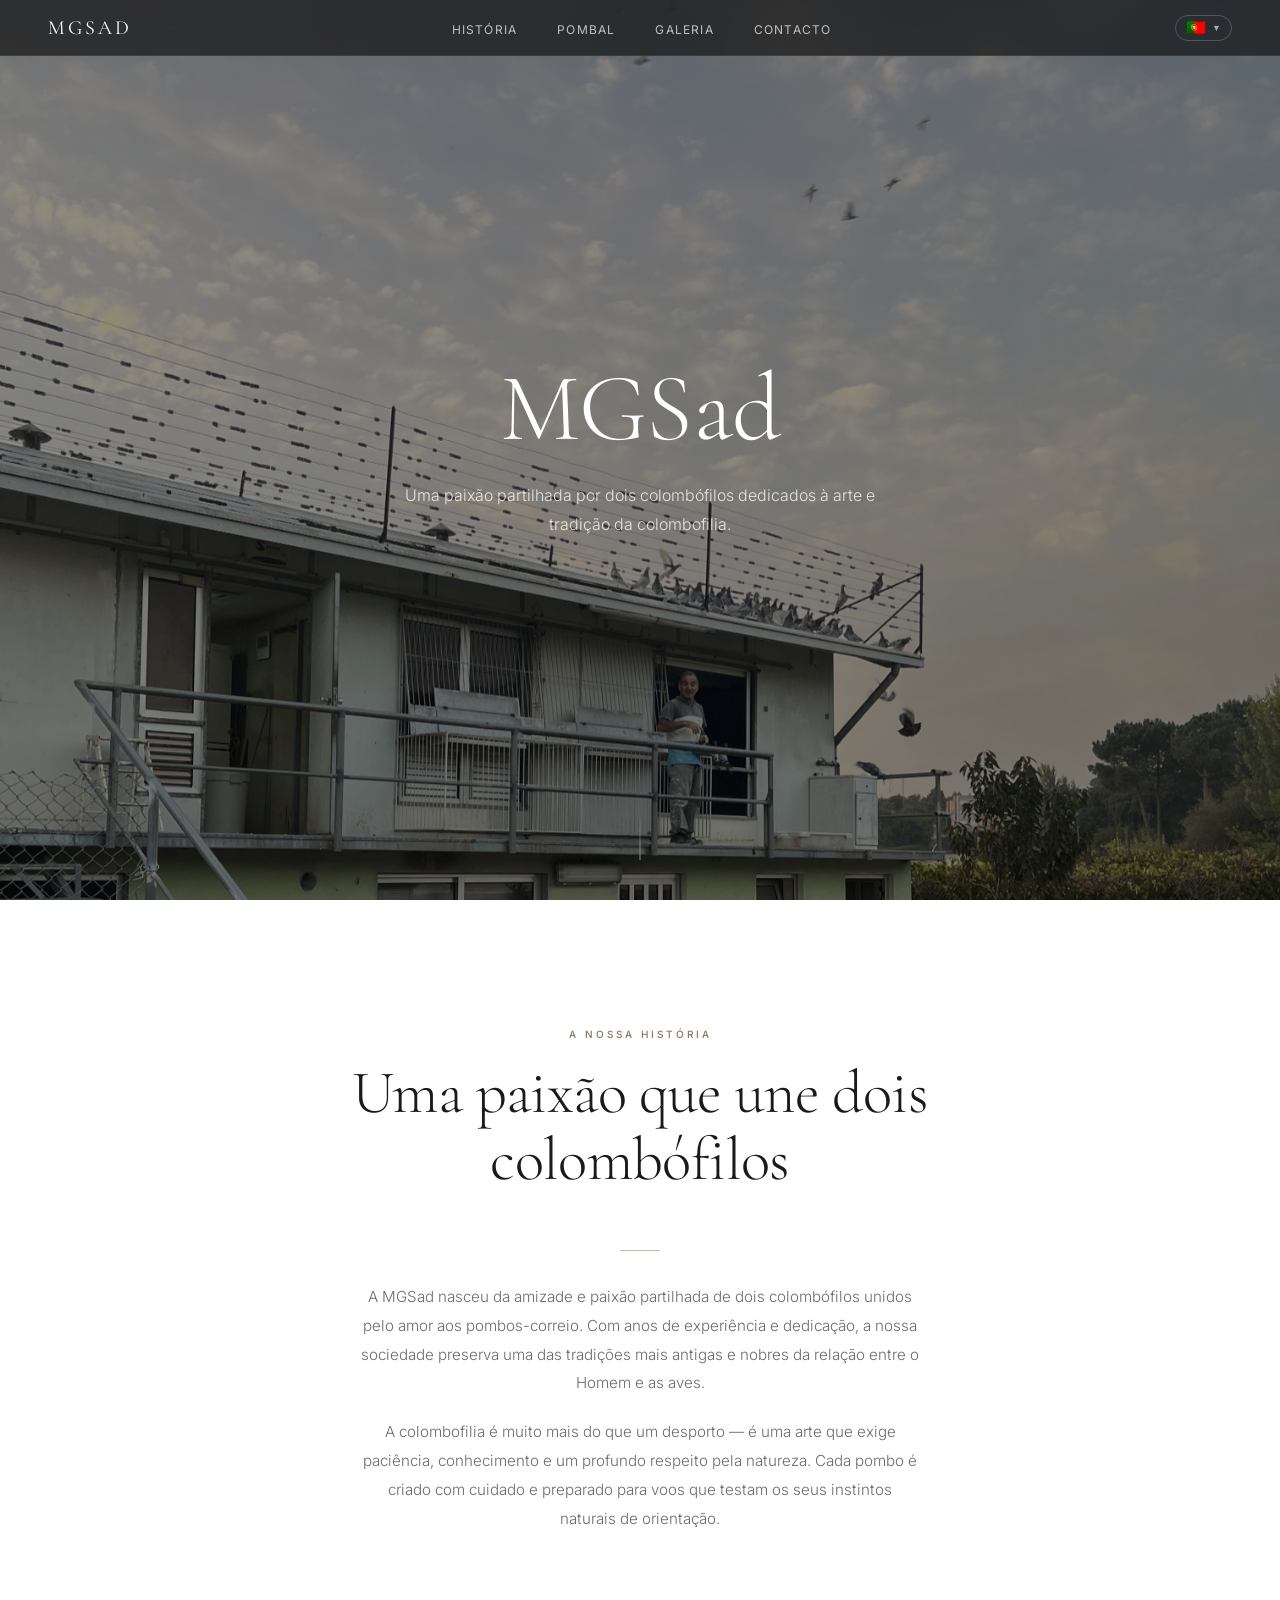
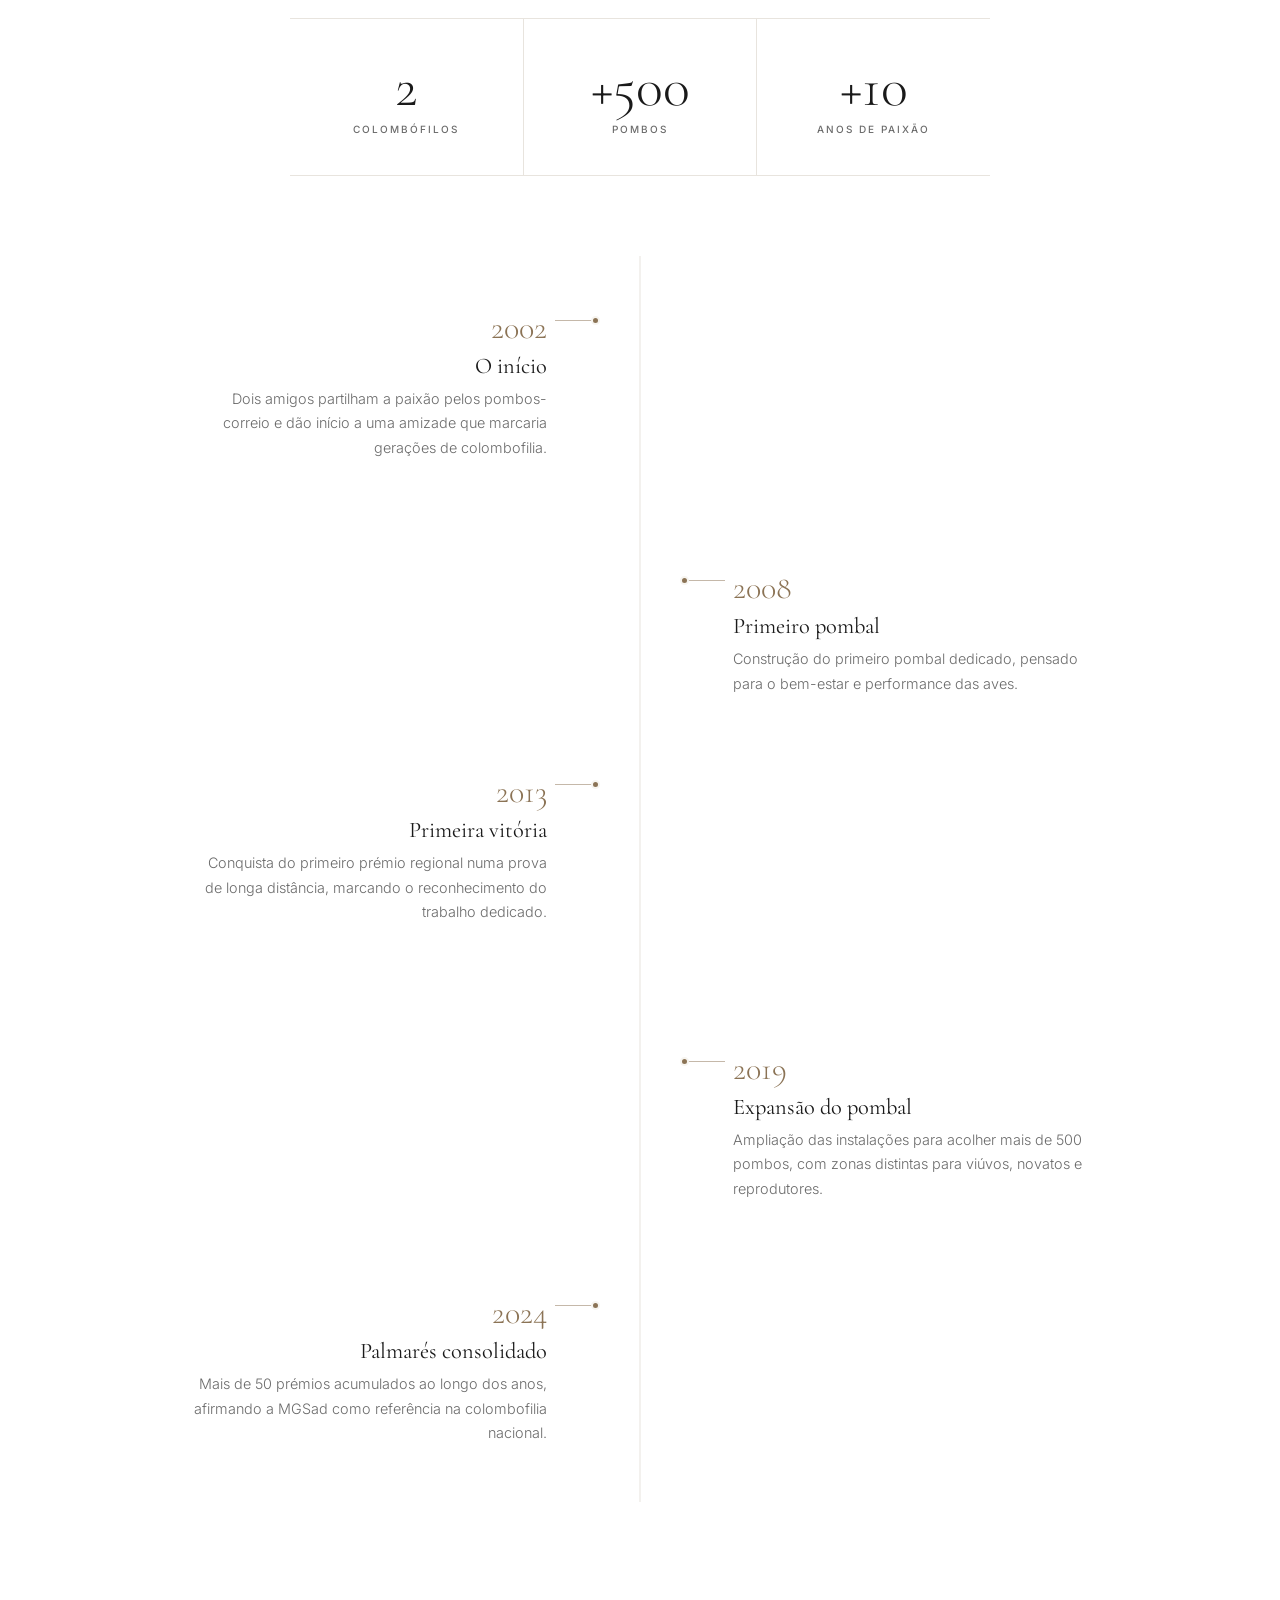
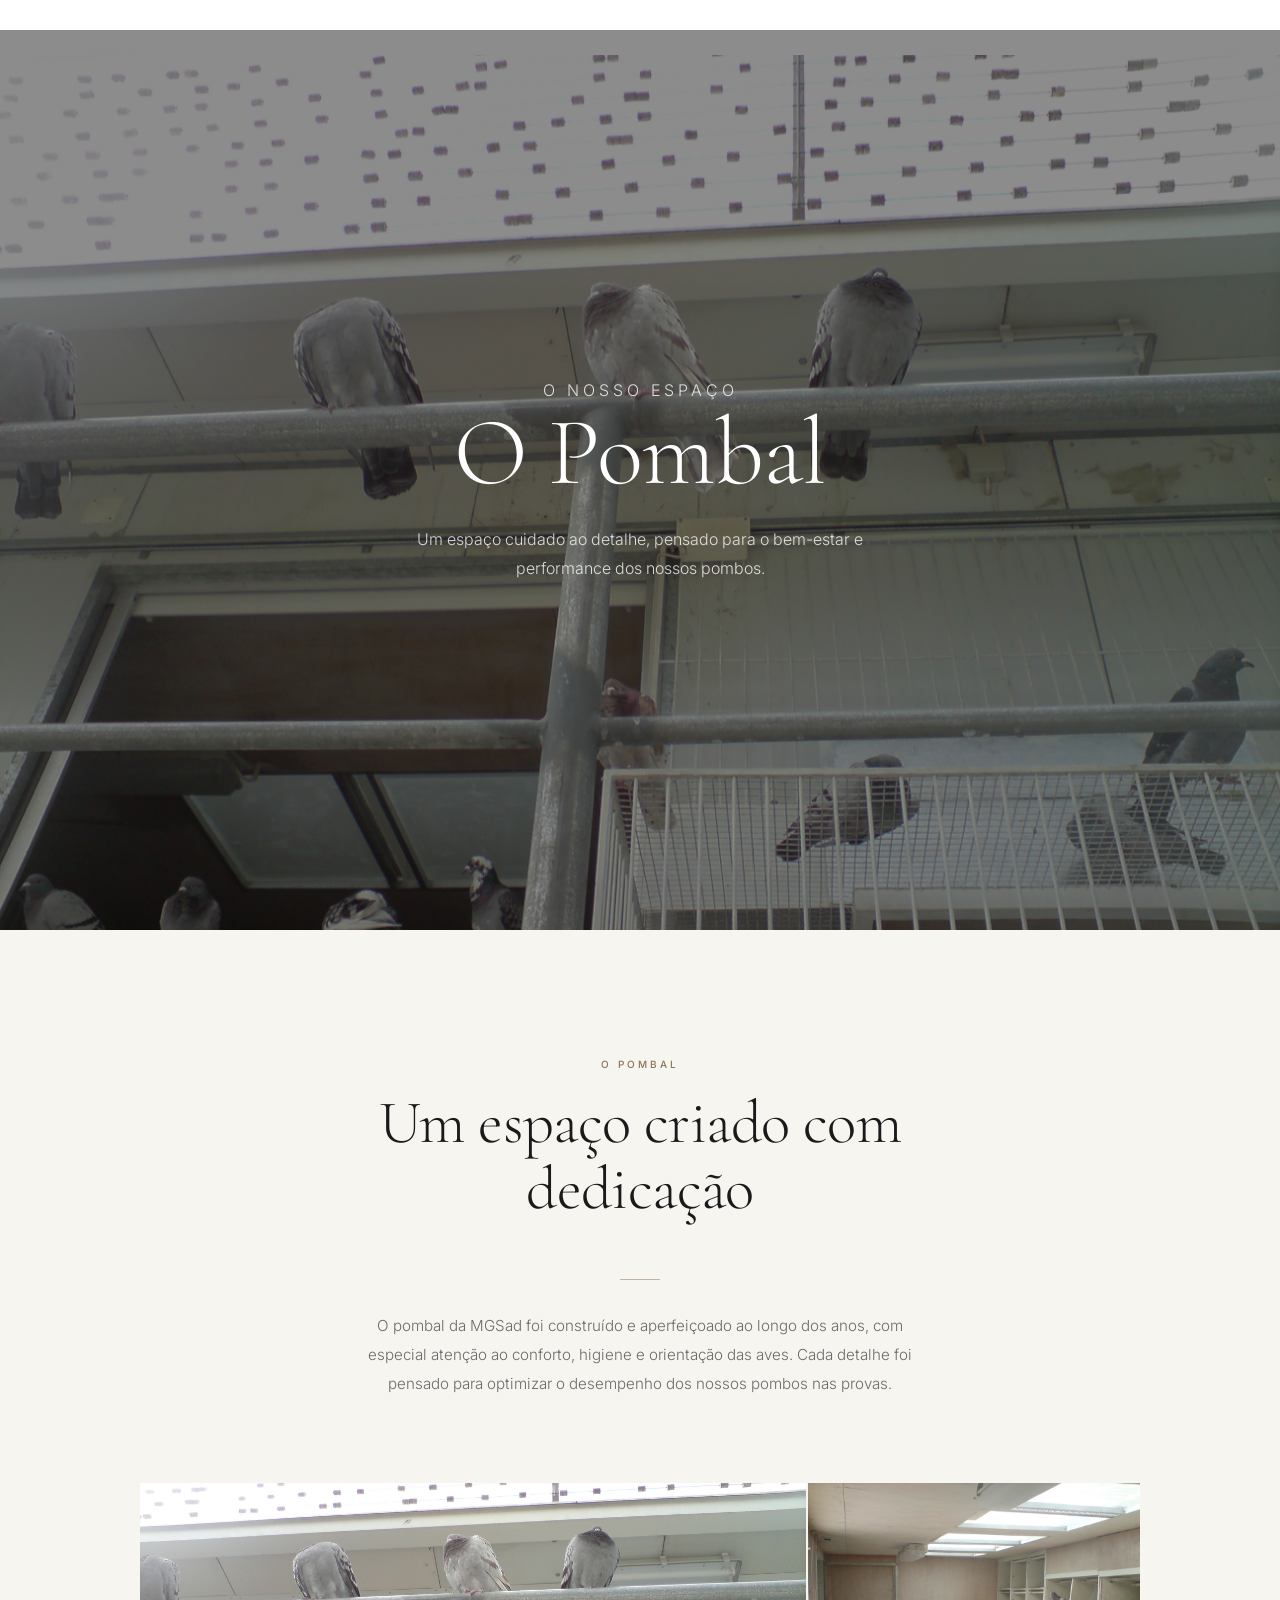
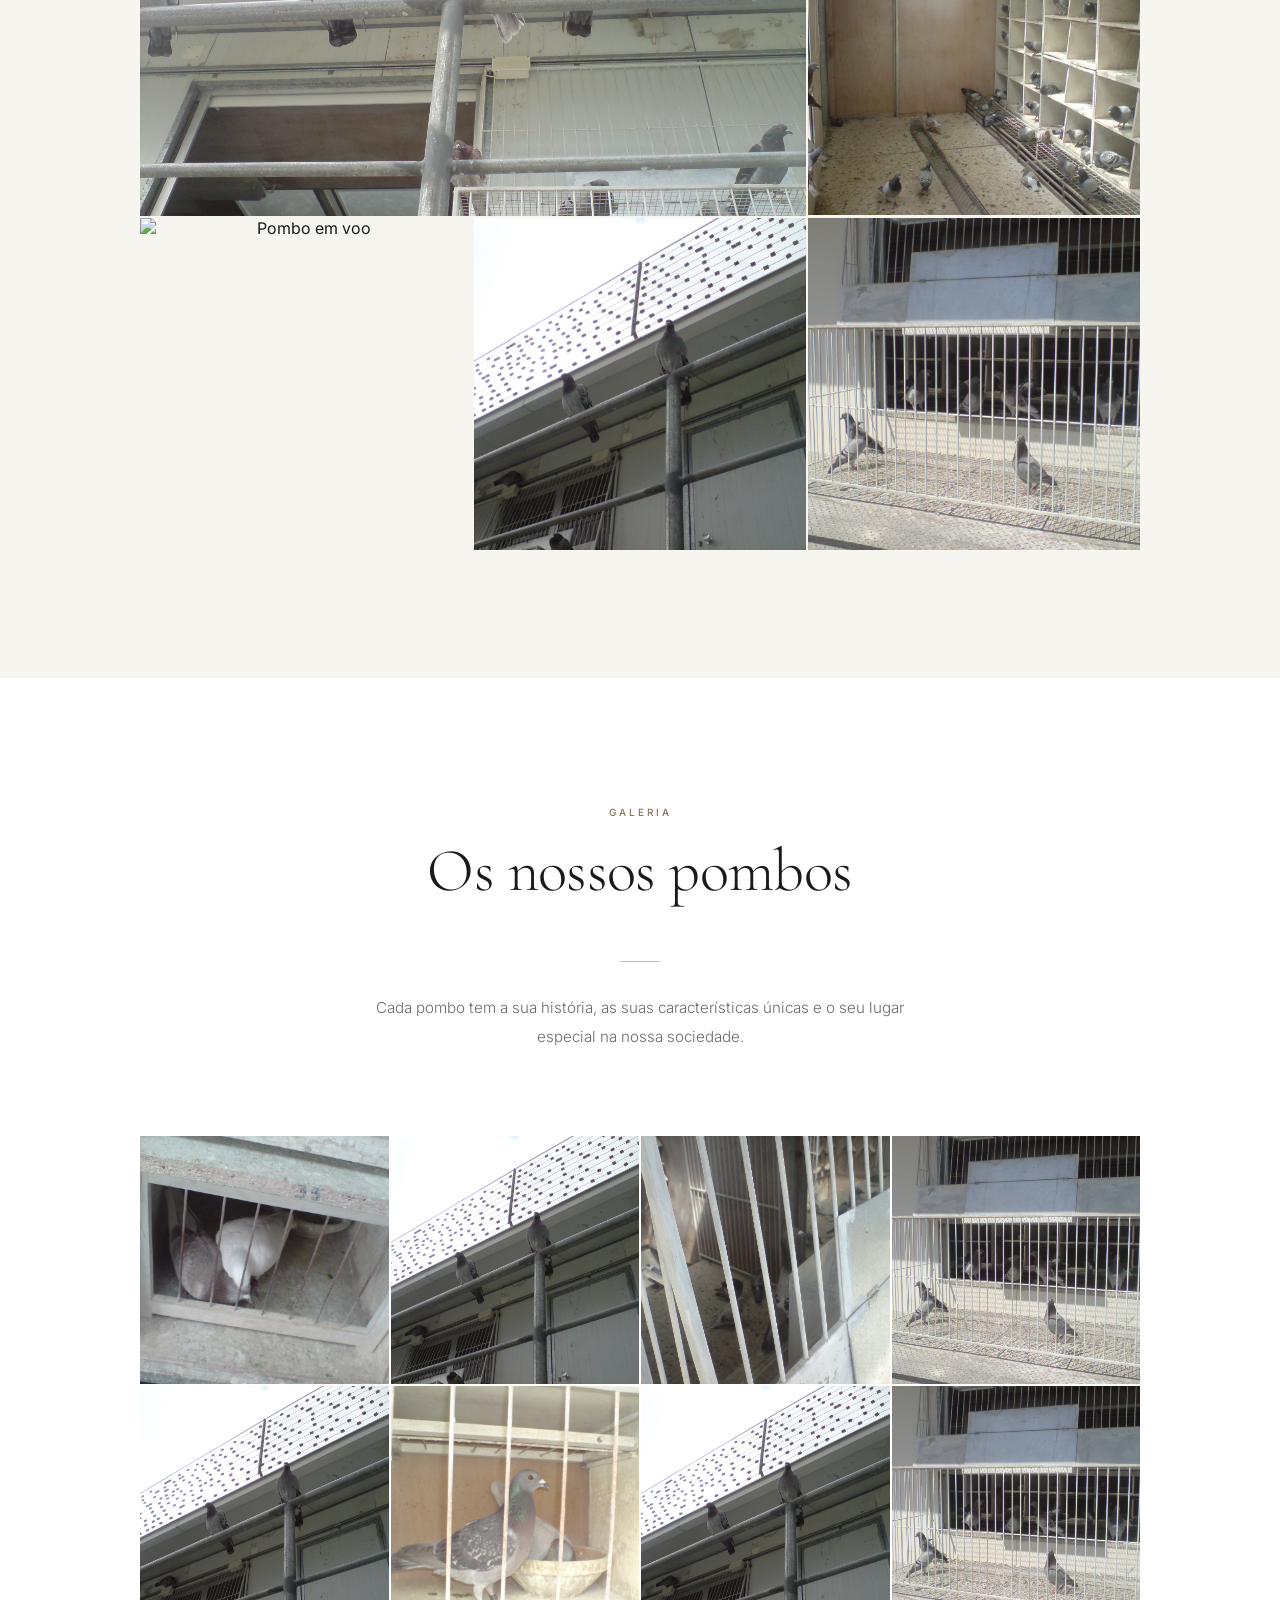
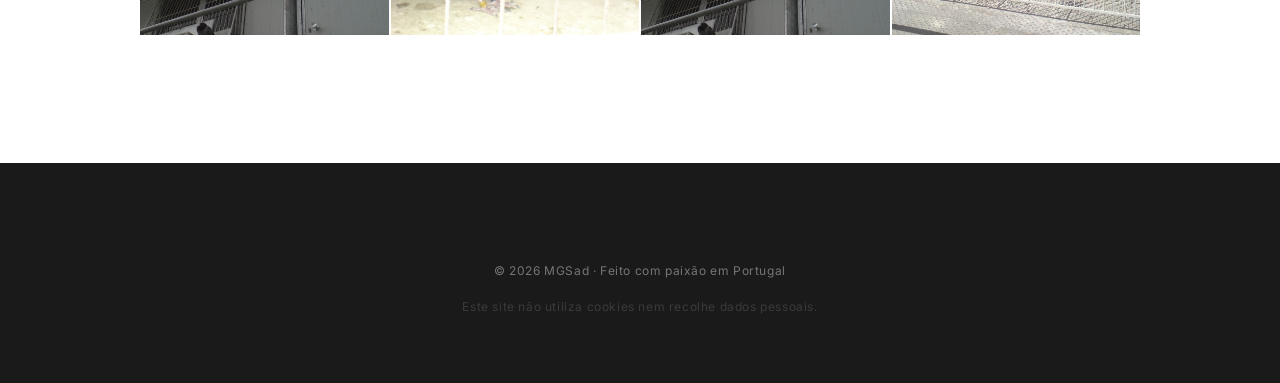
==== commit 75a19061: "Rename index_3.html to index.html" ====
--- a/index.html
+++ b/index.html
@@ -3,7 +3,55 @@
 <head>
 <meta charset="UTF-8">
 <meta name="viewport" content="width=device-width, initial-scale=1.0">
-<title>MGSad</title>
+
+<!-- SEO -->
+<title>MGSad — Sociedade Colombófila em Portugal</title>
+<meta name="description" content="MGSad é uma sociedade colombófila portuguesa, fundada em 2002 por dois amigos apaixonados pela colombofilia. Conheça o nosso pombal, história e os nossos pombos-correio.">
+<meta name="keywords" content="MGSad, colombofilia, colombófila, pombos-correio, pombal, Portugal, pombos, sociedade colombófila, pedigree pombos, palmarés colombofilia, pigeon racing">
+<meta name="author" content="MGSad">
+<meta name="robots" content="index, follow">
+<link rel="canonical" href="https://www.mgsad.pt/">
+
+<!-- Open Graph (Facebook, WhatsApp, LinkedIn) -->
+<meta property="og:type" content="website">
+<meta property="og:url" content="https://www.mgsad.pt/">
+<meta property="og:title" content="MGSad — Sociedade Colombófila em Portugal">
+<meta property="og:description" content="Uma paixão partilhada por dois colombófilos dedicados à arte e tradição da colombofilia.">
+<meta property="og:image" content="https://www.mgsad.pt/imagens/pombal.jpg">
+<meta property="og:locale" content="pt_PT">
+<meta property="og:locale:alternate" content="en_GB">
+<meta property="og:locale:alternate" content="es_ES">
+<meta property="og:locale:alternate" content="fr_FR">
+<meta property="og:locale:alternate" content="de_DE">
+<meta property="og:locale:alternate" content="nl_NL">
+<meta property="og:locale:alternate" content="zh_CN">
+
+<!-- Twitter Card -->
+<meta name="twitter:card" content="summary_large_image">
+<meta name="twitter:title" content="MGSad — Sociedade Colombófila em Portugal">
+<meta name="twitter:description" content="Uma paixão partilhada por dois colombófilos dedicados à arte e tradição da colombofilia.">
+<meta name="twitter:image" content="https://www.mgsad.pt/imagens/pombal.jpg">
+
+<!-- Structured data — Schema.org -->
+<script type="application/ld+json">
+{
+  "@context": "https://schema.org",
+  "@type": "Organization",
+  "name": "MGSad",
+  "alternateName": "Sociedade Colombófila MGSad",
+  "description": "Sociedade colombófila portuguesa fundada em 2002, dedicada à arte e tradição da colombofilia.",
+  "url": "https://www.mgsad.pt",
+  "logo": "https://www.mgsad.pt/imagens/pombal.jpg",
+  "foundingDate": "2002",
+  "sport": "Pigeon Racing",
+  "address": {
+    "@type": "PostalAddress",
+    "addressCountry": "PT"
+  }
+}
+</script>
+
+<link rel="icon" type="image/jpeg" href="imagens/pombal.jpg">
 <link href="https://fonts.googleapis.com/css2?family=Cormorant+Garamond:wght@300;400;600&family=Inter:wght@300;400;500&display=swap" rel="stylesheet">
 <style>
   *, *::before, *::after { margin: 0; padding: 0; box-sizing: border-box; }
@@ -960,7 +1008,7 @@
     <div class="timeline-event right" style="margin-top: 5rem;">
       <div class="year">2019</div>
       <h3 data-i18n="tl.2019.t">Expansão do pombal</h3>
-      <p data-i18n="tl.2019.d">Ampliação das instalações para acolher mais de 500 pombos, com zonas distintas para viúvos, borrachos e reprodutores.</p>
+      <p data-i18n="tl.2019.d">Ampliação das instalações para acolher mais de 500 pombos, com zonas distintas para viúvos, novatos e reprodutores.</p>
     </div>
 
     <div class="timeline-event left" style="margin-top: 3rem;">
@@ -1091,7 +1139,7 @@
       'tl.2002.t': 'O início', 'tl.2002.d': 'Dois amigos partilham a paixão pelos pombos-correio e dão início a uma amizade que marcaria gerações de colombofilia.',
       'tl.2008.t': 'Primeiro pombal', 'tl.2008.d': 'Construção do primeiro pombal dedicado, pensado para o bem-estar e performance das aves.',
       'tl.2013.t': 'Primeira vitória', 'tl.2013.d': 'Conquista do primeiro prémio regional numa prova de longa distância, marcando o reconhecimento do trabalho dedicado.',
-      'tl.2019.t': 'Expansão do pombal', 'tl.2019.d': 'Ampliação das instalações para acolher mais de 500 pombos, com zonas distintas para viúvos, borrachos e reprodutores.',
+      'tl.2019.t': 'Expansão do pombal', 'tl.2019.d': 'Ampliação das instalações para acolher mais de 500 pombos, com zonas distintas para viúvos, novatos e reprodutores.',
       'tl.2024.t': 'Palmarés consolidado', 'tl.2024.d': 'Mais de 50 prémios acumulados ao longo dos anos, afirmando a MGSad como referência na colombofilia nacional.',
       'loft.label': 'O Pombal', 'loft.title': 'O Pombal',
       'loft.hero': 'Um espaço cuidado ao detalhe, pensado para o bem-estar e performance dos nossos pombos.',
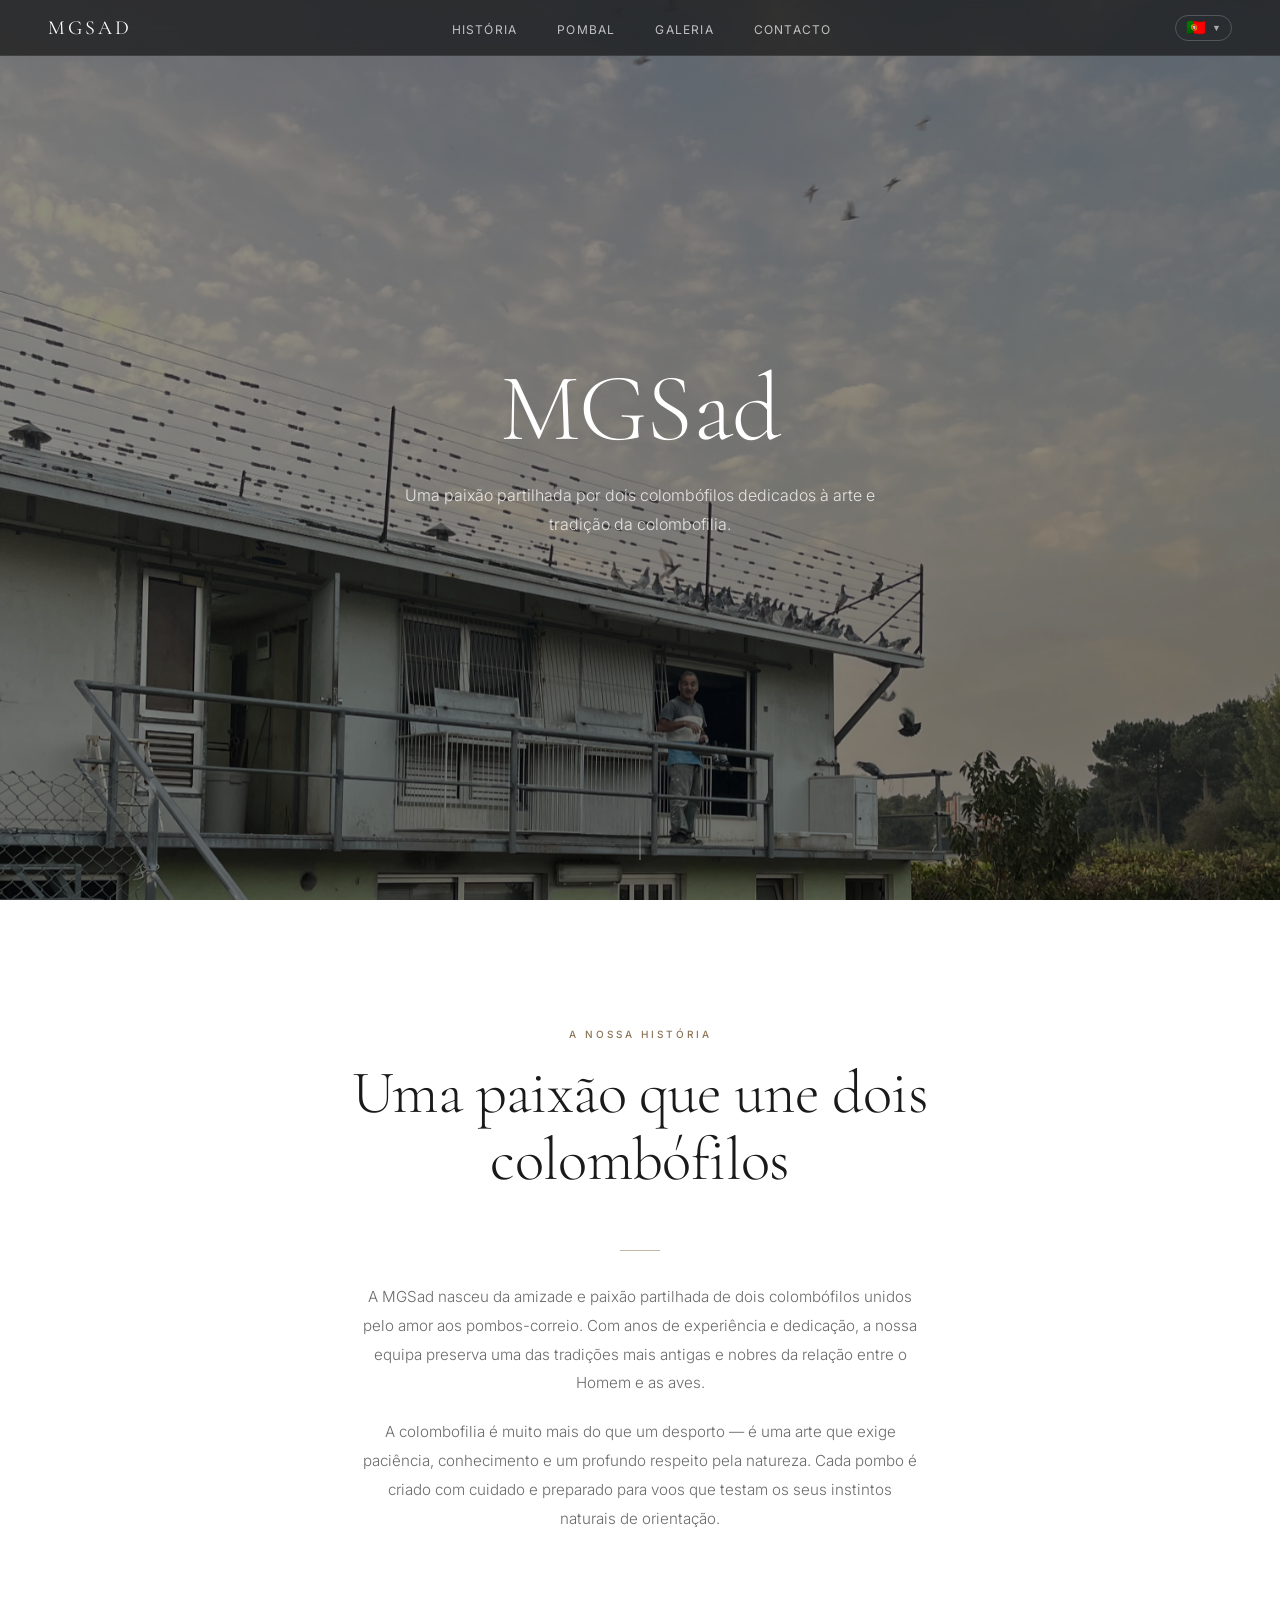
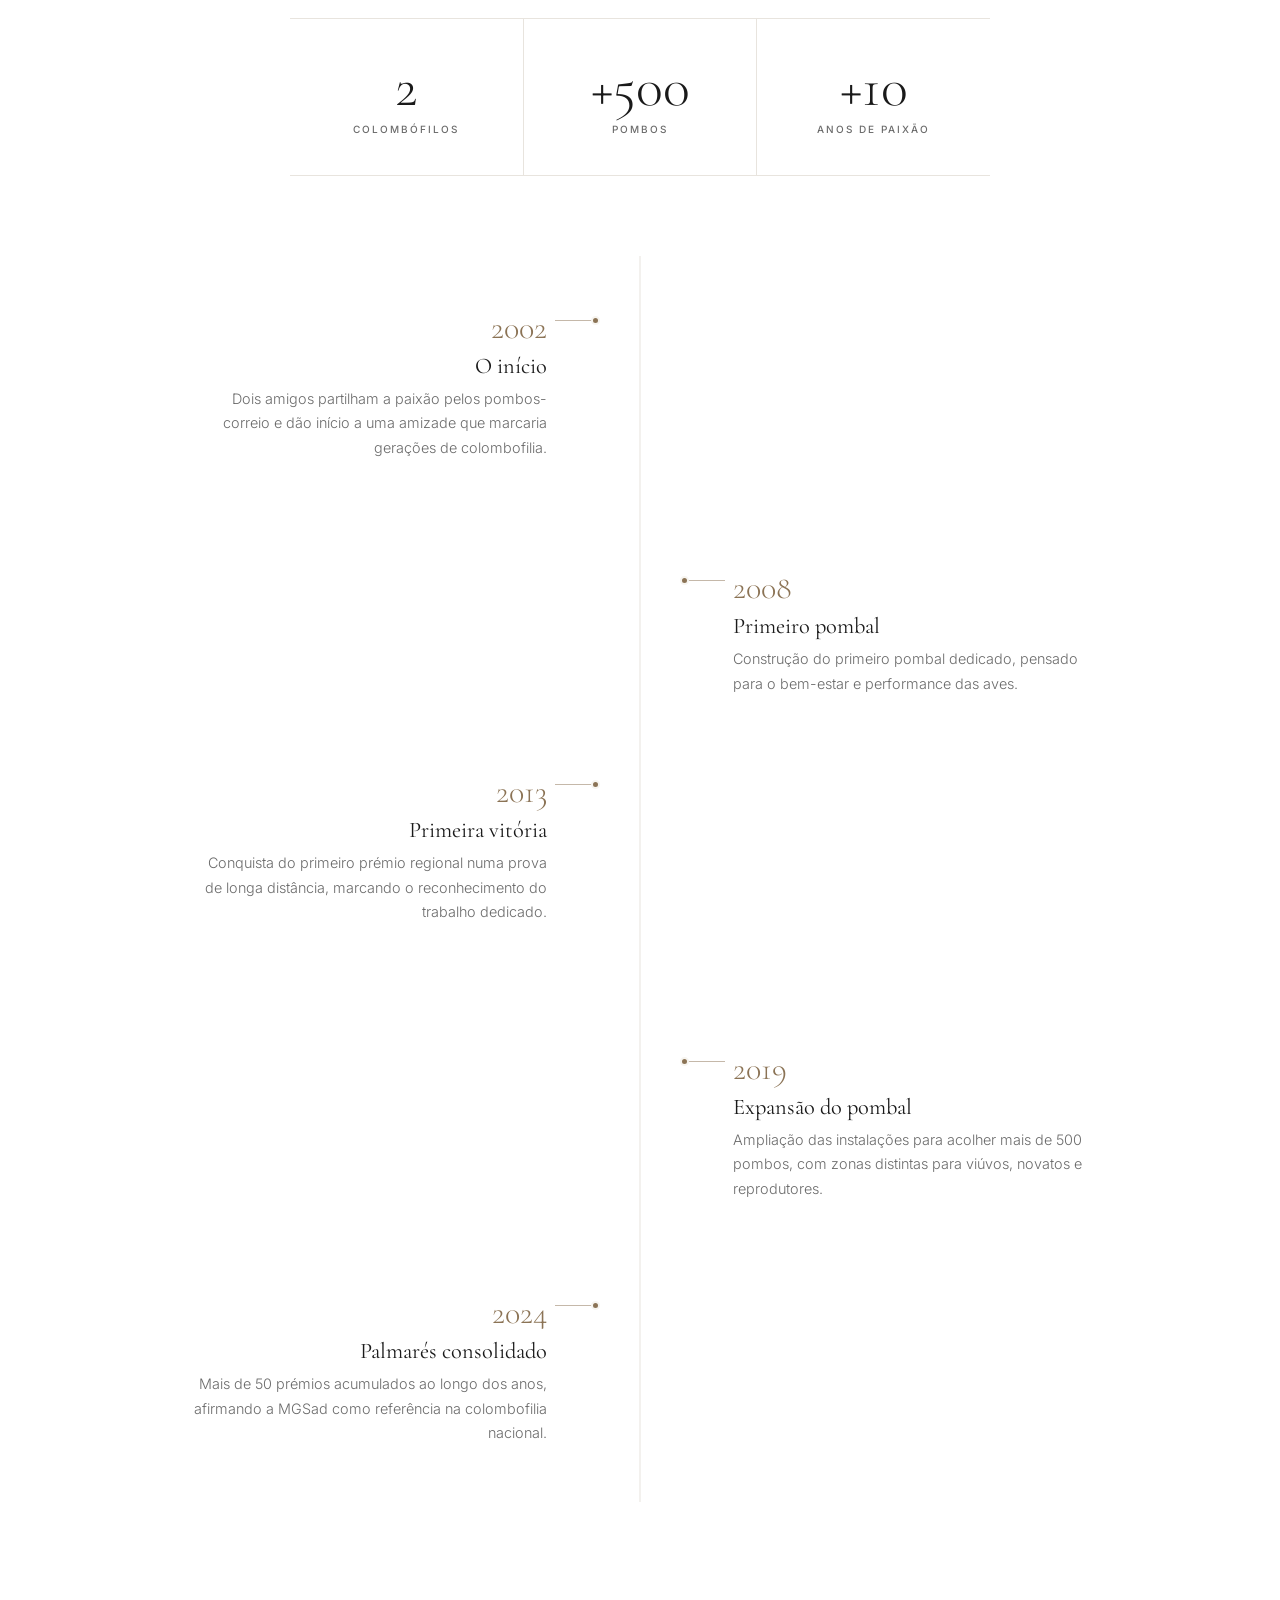
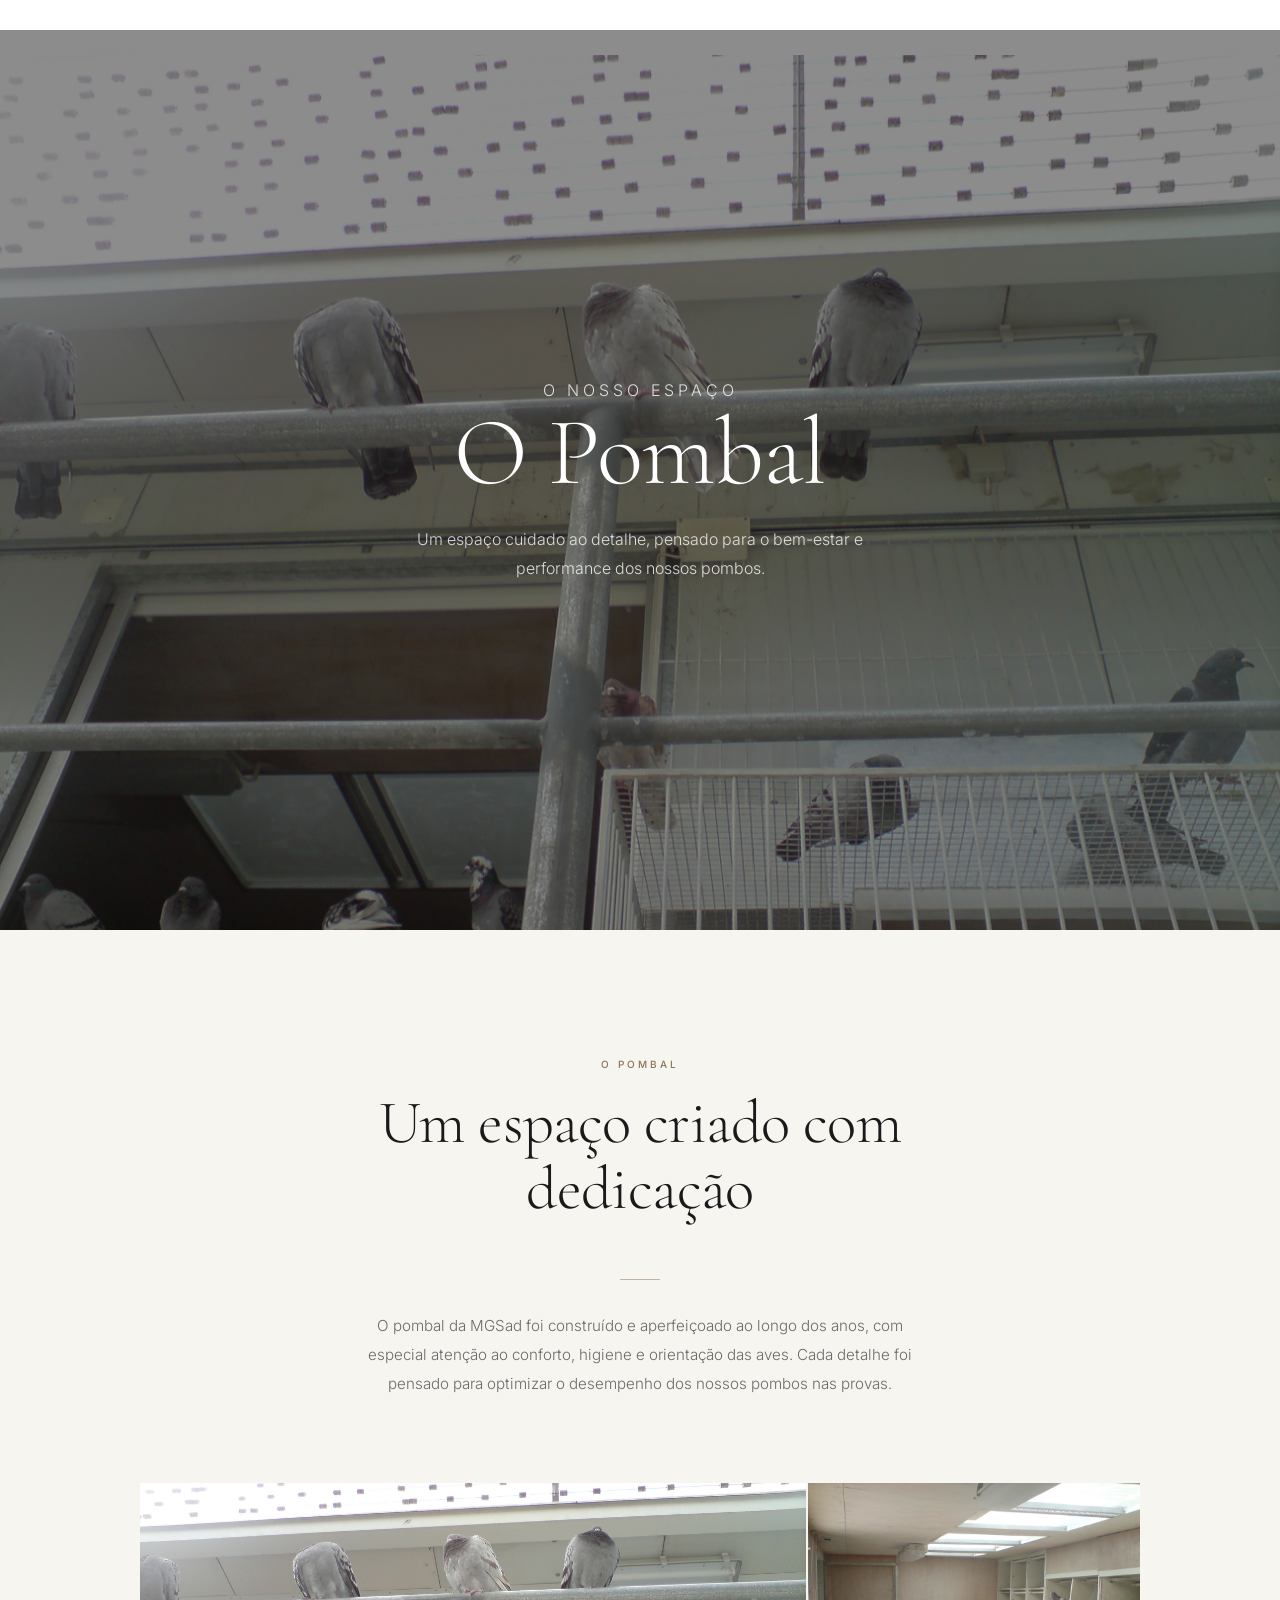
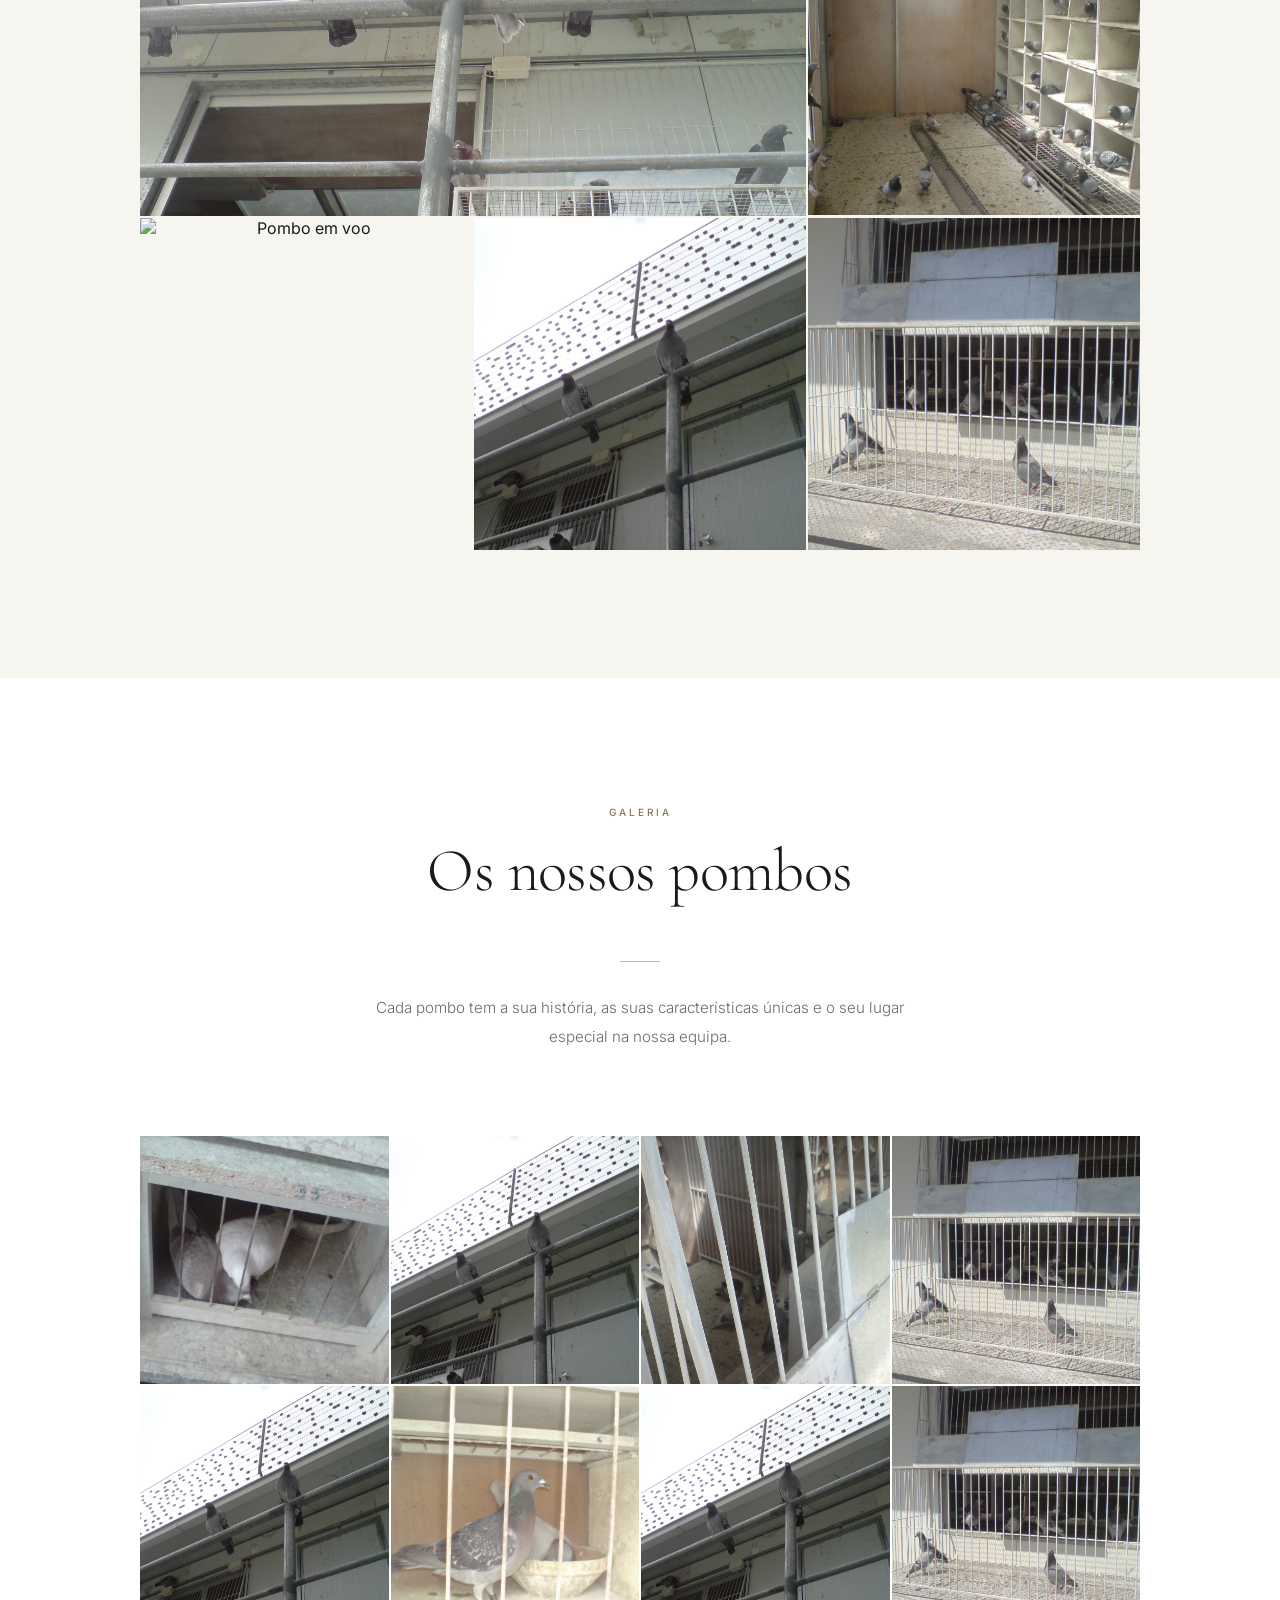
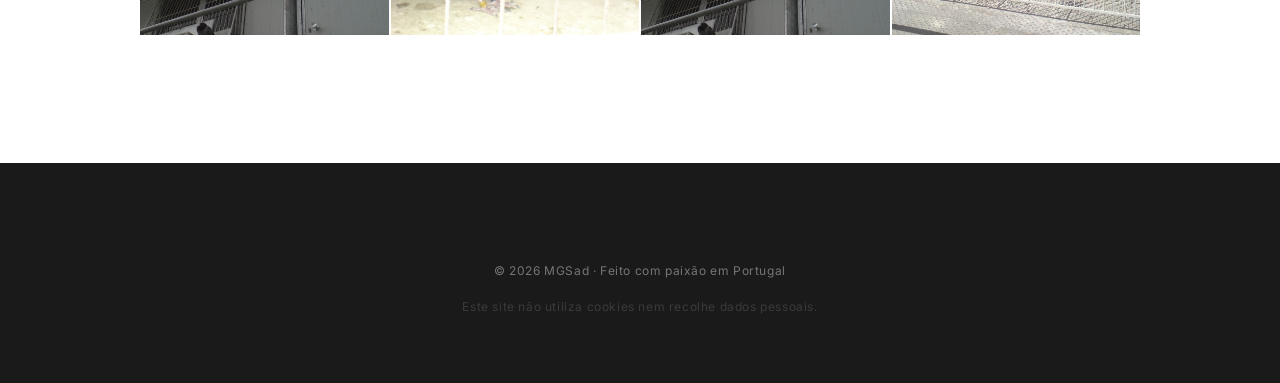
==== commit b7d5ab3c: "Rename index_4.html to index.html" ====
--- a/index.html
+++ b/index.html
@@ -5,9 +5,9 @@
 <meta name="viewport" content="width=device-width, initial-scale=1.0">
 
 <!-- SEO -->
-<title>MGSad — Sociedade Colombófila em Portugal</title>
-<meta name="description" content="MGSad é uma sociedade colombófila portuguesa, fundada em 2002 por dois amigos apaixonados pela colombofilia. Conheça o nosso pombal, história e os nossos pombos-correio.">
-<meta name="keywords" content="MGSad, colombofilia, colombófila, pombos-correio, pombal, Portugal, pombos, sociedade colombófila, pedigree pombos, palmarés colombofilia, pigeon racing">
+<title>MGSad — Equipa Colombófila em Portugal</title>
+<meta name="description" content="MGSad é uma equipa colombófila portuguesa, fundada em 2002 por dois amigos apaixonados pela colombofilia. Conheça o nosso pombal, história e os nossos pombos-correio.">
+<meta name="keywords" content="MGSad, colombofilia, colombófila, pombos-correio, pombal, Portugal, pombos, equipa colombófila, pedigree pombos, palmarés colombofilia, pigeon racing">
 <meta name="author" content="MGSad">
 <meta name="robots" content="index, follow">
 <link rel="canonical" href="https://www.mgsad.pt/">
@@ -15,7 +15,7 @@
 <!-- Open Graph (Facebook, WhatsApp, LinkedIn) -->
 <meta property="og:type" content="website">
 <meta property="og:url" content="https://www.mgsad.pt/">
-<meta property="og:title" content="MGSad — Sociedade Colombófila em Portugal">
+<meta property="og:title" content="MGSad — Equipa Colombófila em Portugal">
 <meta property="og:description" content="Uma paixão partilhada por dois colombófilos dedicados à arte e tradição da colombofilia.">
 <meta property="og:image" content="https://www.mgsad.pt/imagens/pombal.jpg">
 <meta property="og:locale" content="pt_PT">
@@ -28,7 +28,7 @@
 
 <!-- Twitter Card -->
 <meta name="twitter:card" content="summary_large_image">
-<meta name="twitter:title" content="MGSad — Sociedade Colombófila em Portugal">
+<meta name="twitter:title" content="MGSad — Equipa Colombófila em Portugal">
 <meta name="twitter:description" content="Uma paixão partilhada por dois colombófilos dedicados à arte e tradição da colombofilia.">
 <meta name="twitter:image" content="https://www.mgsad.pt/imagens/pombal.jpg">
 
@@ -38,8 +38,8 @@
   "@context": "https://schema.org",
   "@type": "Organization",
   "name": "MGSad",
-  "alternateName": "Sociedade Colombófila MGSad",
-  "description": "Sociedade colombófila portuguesa fundada em 2002, dedicada à arte e tradição da colombofilia.",
+  "alternateName": "Equipa Colombófila MGSad",
+  "description": "Equipa colombófila portuguesa fundada em 2002, dedicada à arte e tradição da colombofilia.",
   "url": "https://www.mgsad.pt",
   "logo": "https://www.mgsad.pt/imagens/pombal.jpg",
   "foundingDate": "2002",
@@ -968,7 +968,7 @@
   <span class="section-label" data-i18n="history.label">A Nossa História</span>
   <h2 data-i18n="history.title">Uma paixão que une dois colombófilos</h2>
   <div class="divider"></div>
-  <p class="body-text" data-i18n="history.p1">A MGSad nasceu da amizade e paixão partilhada de dois colombófilos unidos pelo amor aos pombos-correio. Com anos de experiência e dedicação, a nossa sociedade preserva uma das tradições mais antigas e nobres da relação entre o Homem e as aves.</p>
+  <p class="body-text" data-i18n="history.p1">A MGSad nasceu da amizade e paixão partilhada de dois colombófilos unidos pelo amor aos pombos-correio. Com anos de experiência e dedicação, a nossa equipa preserva uma das tradições mais antigas e nobres da relação entre o Homem e as aves.</p>
   <p class="body-text" data-i18n="history.p2">A colombofilia é muito mais do que um desporto — é uma arte que exige paciência, conhecimento e um profundo respeito pela natureza. Cada pombo é criado com cuidado e preparado para voos que testam os seus instintos naturais de orientação.</p>
 
   <div class="stats-row">
@@ -1051,7 +1051,7 @@
   <span class="section-label" data-i18n="gallery.label">Galeria</span>
   <h2 data-i18n="gallery.title">Os nossos pombos</h2>
   <div class="divider"></div>
-  <p class="body-text" data-i18n="gallery.desc">Cada pombo tem a sua história, as suas características únicas e o seu lugar especial na nossa sociedade.</p>
+  <p class="body-text" data-i18n="gallery.desc">Cada pombo tem a sua história, as suas características únicas e o seu lugar especial na nossa equipa.</p>
 
   <div class="gallery-grid" id="gallery">
     <div class="gallery-item" data-pigeon="0"><img src="imagens/pombos3.jpg" alt="Trovão"><span class="gallery-plus">+</span><span class="gallery-label">Trovão</span></div>
@@ -1133,7 +1133,7 @@
       'hero.subtitle': 'Uma paixão partilhada por dois colombófilos dedicados à arte e tradição da colombofilia.',
       'history.label': 'A Nossa História',
       'history.title': 'Uma paixão que une dois colombófilos',
-      'history.p1': 'A MGSad nasceu da amizade e paixão partilhada de dois colombófilos unidos pelo amor aos pombos-correio. Com anos de experiência e dedicação, a nossa sociedade preserva uma das tradições mais antigas e nobres da relação entre o Homem e as aves.',
+      'history.p1': 'A MGSad nasceu da amizade e paixão partilhada de dois colombófilos unidos pelo amor aos pombos-correio. Com anos de experiência e dedicação, a nossa equipa preserva uma das tradições mais antigas e nobres da relação entre o Homem e as aves.',
       'history.p2': 'A colombofilia é muito mais do que um desporto — é uma arte que exige paciência, conhecimento e um profundo respeito pela natureza. Cada pombo é criado com cuidado e preparado para voos que testam os seus instintos naturais de orientação.',
       'stats.breeders': 'Colombófilos', 'stats.pigeons': 'Pombos', 'stats.years': 'Anos de paixão',
       'tl.2002.t': 'O início', 'tl.2002.d': 'Dois amigos partilham a paixão pelos pombos-correio e dão início a uma amizade que marcaria gerações de colombofilia.',
@@ -1146,7 +1146,7 @@
       'loft.h2': 'Um espaço criado com dedicação',
       'loft.desc': 'O pombal da MGSad foi construído e aperfeiçoado ao longo dos anos, com especial atenção ao conforto, higiene e orientação das aves. Cada detalhe foi pensado para optimizar o desempenho dos nossos pombos nas provas.',
       'gallery.label': 'Galeria', 'gallery.title': 'Os nossos pombos',
-      'gallery.desc': 'Cada pombo tem a sua história, as suas características únicas e o seu lugar especial na nossa sociedade.',
+      'gallery.desc': 'Cada pombo tem a sua história, as suas características únicas e o seu lugar especial na nossa equipa.',
       'footer.copy': '© 2026 MGSad · Feito com paixão em Portugal',
       'footer.cookies': 'Este site não utiliza cookies nem recolhe dados pessoais.',
       'modal.birth': 'Nascimento', 'modal.color': 'Cor', 'modal.father': 'Pai', 'modal.mother': 'Mãe',
@@ -1158,7 +1158,7 @@
       'hero.subtitle': 'A passion shared by two pigeon fanciers devoted to the art and tradition of pigeon racing.',
       'history.label': 'Our History',
       'history.title': 'A passion that unites two pigeon fanciers',
-      'history.p1': 'MGSad was born from the friendship and shared passion of two pigeon fanciers united by their love for racing pigeons. With years of experience and dedication, our society preserves one of the oldest and noblest traditions in the relationship between humans and birds.',
+      'history.p1': 'MGSad was born from the friendship and shared passion of two pigeon fanciers united by their love for racing pigeons. With years of experience and dedication, our team preserves one of the oldest and noblest traditions in the relationship between humans and birds.',
       'history.p2': 'Pigeon racing is much more than a sport — it is an art that demands patience, knowledge and a deep respect for nature. Each pigeon is raised with care and prepared for flights that test its natural orientation instincts.',
       'stats.breeders': 'Fanciers', 'stats.pigeons': 'Pigeons', 'stats.years': 'Years of passion',
       'tl.2002.t': 'The beginning', 'tl.2002.d': 'Two friends share their passion for racing pigeons and start a friendship that would mark generations of the sport.',
@@ -1171,7 +1171,7 @@
       'loft.h2': 'A space built with dedication',
       'loft.desc': 'The MGSad loft was built and perfected over the years, with special attention to comfort, hygiene and orientation of the birds. Every detail was thought out to optimise the performance of our pigeons in competitions.',
       'gallery.label': 'Gallery', 'gallery.title': 'Our pigeons',
-      'gallery.desc': 'Each pigeon has its own story, unique characteristics and a special place in our society.',
+      'gallery.desc': 'Each pigeon has its own story, unique characteristics and a special place in our team.',
       'footer.copy': '© 2026 MGSad · Made with passion in Portugal',
       'footer.cookies': 'This site does not use cookies nor collect personal data.',
       'modal.birth': 'Birth', 'modal.color': 'Colour', 'modal.father': 'Father', 'modal.mother': 'Mother',
@@ -1183,7 +1183,7 @@
       'hero.subtitle': 'Una pasión compartida por dos colombófilos dedicados al arte y tradición de la colombofilia.',
       'history.label': 'Nuestra Historia',
       'history.title': 'Una pasión que une a dos colombófilos',
-      'history.p1': 'MGSad nació de la amistad y pasión compartida de dos colombófilos unidos por el amor a las palomas mensajeras. Con años de experiencia y dedicación, nuestra sociedad preserva una de las tradiciones más antiguas y nobles de la relación entre el Hombre y las aves.',
+      'history.p1': 'MGSad nació de la amistad y pasión compartida de dos colombófilos unidos por el amor a las palomas mensajeras. Con años de experiencia y dedicación, nuestro equipo preserva una de las tradiciones más antiguas y nobles de la relación entre el Hombre y las aves.',
       'history.p2': 'La colombofilia es mucho más que un deporte — es un arte que exige paciencia, conocimiento y un profundo respeto por la naturaleza. Cada paloma se cría con cuidado y se prepara para vuelos que prueban sus instintos naturales de orientación.',
       'stats.breeders': 'Colombófilos', 'stats.pigeons': 'Palomas', 'stats.years': 'Años de pasión',
       'tl.2002.t': 'El inicio', 'tl.2002.d': 'Dos amigos comparten la pasión por las palomas mensajeras e inician una amistad que marcaría generaciones de colombofilia.',
@@ -1196,7 +1196,7 @@
       'loft.h2': 'Un espacio creado con dedicación',
       'loft.desc': 'El palomar de MGSad fue construido y perfeccionado a lo largo de los años, con especial atención al confort, higiene y orientación de las aves. Cada detalle fue pensado para optimizar el rendimiento de nuestras palomas en las pruebas.',
       'gallery.label': 'Galería', 'gallery.title': 'Nuestras palomas',
-      'gallery.desc': 'Cada paloma tiene su historia, sus características únicas y su lugar especial en nuestra sociedad.',
+      'gallery.desc': 'Cada paloma tiene su historia, sus características únicas y su lugar especial en nuestro equipo.',
       'footer.copy': '© 2026 MGSad · Hecho con pasión en Portugal',
       'footer.cookies': 'Este sitio no utiliza cookies ni recoge datos personales.',
       'modal.birth': 'Nacimiento', 'modal.color': 'Color', 'modal.father': 'Padre', 'modal.mother': 'Madre',
@@ -1208,7 +1208,7 @@
       'hero.subtitle': 'Une passion partagée par deux colombophiles dévoués à l\'art et à la tradition de la colombophilie.',
       'history.label': 'Notre Histoire',
       'history.title': 'Une passion qui unit deux colombophiles',
-      'history.p1': 'MGSad est née de l\'amitié et de la passion partagée de deux colombophiles unis par l\'amour des pigeons voyageurs. Avec des années d\'expérience et de dévouement, notre société préserve l\'une des traditions les plus anciennes et les plus nobles de la relation entre l\'Homme et les oiseaux.',
+      'history.p1': 'MGSad est née de l\'amitié et de la passion partagée de deux colombophiles unis par l\'amour des pigeons voyageurs. Avec des années d\'expérience et de dévouement, notre équipe préserve l\'une des traditions les plus anciennes et les plus nobles de la relation entre l\'Homme et les oiseaux.',
       'history.p2': 'La colombophilie est bien plus qu\'un sport — c\'est un art qui exige patience, connaissance et un profond respect de la nature. Chaque pigeon est élevé avec soin et préparé pour des vols qui mettent à l\'épreuve ses instincts naturels d\'orientation.',
       'stats.breeders': 'Colombophiles', 'stats.pigeons': 'Pigeons', 'stats.years': 'Années de passion',
       'tl.2002.t': 'Le début', 'tl.2002.d': 'Deux amis partagent leur passion pour les pigeons voyageurs et entament une amitié qui marquera des générations de colombophilie.',
@@ -1221,7 +1221,7 @@
       'loft.h2': 'Un espace créé avec dévouement',
       'loft.desc': 'Le pigeonnier MGSad a été construit et perfectionné au fil des ans, avec une attention particulière au confort, à l\'hygiène et à l\'orientation des oiseaux. Chaque détail a été pensé pour optimiser les performances de nos pigeons en compétition.',
       'gallery.label': 'Galerie', 'gallery.title': 'Nos pigeons',
-      'gallery.desc': 'Chaque pigeon a son histoire, ses caractéristiques uniques et sa place spéciale dans notre société.',
+      'gallery.desc': 'Chaque pigeon a son histoire, ses caractéristiques uniques et sa place spéciale dans notre équipe.',
       'footer.copy': '© 2026 MGSad · Fait avec passion au Portugal',
       'footer.cookies': 'Ce site n\'utilise pas de cookies ni ne collecte de données personnelles.',
       'modal.birth': 'Naissance', 'modal.color': 'Couleur', 'modal.father': 'Père', 'modal.mother': 'Mère',
@@ -1233,7 +1233,7 @@
       'hero.subtitle': 'Eine Leidenschaft, die zwei Taubenzüchter verbindet, die der Kunst und Tradition des Brieftaubensports gewidmet sind.',
       'history.label': 'Unsere Geschichte',
       'history.title': 'Eine Leidenschaft, die zwei Taubenzüchter verbindet',
-      'history.p1': 'MGSad entstand aus der Freundschaft und geteilten Leidenschaft zweier Taubenzüchter, die durch ihre Liebe zu Brieftauben verbunden sind. Mit jahrelanger Erfahrung und Hingabe bewahrt unser Verein eine der ältesten und edelsten Traditionen der Beziehung zwischen Mensch und Vogel.',
+      'history.p1': 'MGSad entstand aus der Freundschaft und geteilten Leidenschaft zweier Taubenzüchter, die durch ihre Liebe zu Brieftauben verbunden sind. Mit jahrelanger Erfahrung und Hingabe bewahrt unser Team eine der ältesten und edelsten Traditionen der Beziehung zwischen Mensch und Vogel.',
       'history.p2': 'Der Brieftaubensport ist weit mehr als ein Sport — er ist eine Kunst, die Geduld, Wissen und tiefen Respekt vor der Natur erfordert. Jede Taube wird mit Sorgfalt aufgezogen und auf Flüge vorbereitet, die ihre natürlichen Orientierungsinstinkte testen.',
       'stats.breeders': 'Züchter', 'stats.pigeons': 'Tauben', 'stats.years': 'Jahre Leidenschaft',
       'tl.2002.t': 'Der Anfang', 'tl.2002.d': 'Zwei Freunde teilen ihre Leidenschaft für Brieftauben und beginnen eine Freundschaft, die Generationen des Sports prägen würde.',
@@ -1246,7 +1246,7 @@
       'loft.h2': 'Ein mit Hingabe geschaffener Raum',
       'loft.desc': 'Der MGSad-Schlag wurde über die Jahre gebaut und perfektioniert, mit besonderem Augenmerk auf Komfort, Hygiene und Orientierung der Vögel. Jedes Detail wurde durchdacht, um die Leistung unserer Tauben bei Wettkämpfen zu optimieren.',
       'gallery.label': 'Galerie', 'gallery.title': 'Unsere Tauben',
-      'gallery.desc': 'Jede Taube hat ihre eigene Geschichte, einzigartige Eigenschaften und einen besonderen Platz in unserem Verein.',
+      'gallery.desc': 'Jede Taube hat ihre eigene Geschichte, einzigartige Eigenschaften und einen besonderen Platz in unserem Team.',
       'footer.copy': '© 2026 MGSad · Mit Leidenschaft in Portugal gemacht',
       'footer.cookies': 'Diese Seite verwendet keine Cookies und erfasst keine persönlichen Daten.',
       'modal.birth': 'Geburt', 'modal.color': 'Farbe', 'modal.father': 'Vater', 'modal.mother': 'Mutter',
@@ -1258,7 +1258,7 @@
       'hero.subtitle': 'Een passie gedeeld door twee duivenliefhebbers toegewijd aan de kunst en traditie van de duivensport.',
       'history.label': 'Onze Geschiedenis',
       'history.title': 'Een passie die twee duivenliefhebbers verbindt',
-      'history.p1': 'MGSad is ontstaan uit de vriendschap en gedeelde passie van twee duivenliefhebbers verenigd door hun liefde voor postduiven. Met jaren van ervaring en toewijding bewaart onze vereniging een van de oudste en edelste tradities in de relatie tussen mens en vogel.',
+      'history.p1': 'MGSad is ontstaan uit de vriendschap en gedeelde passie van twee duivenliefhebbers verenigd door hun liefde voor postduiven. Met jaren van ervaring en toewijding bewaart ons team een van de oudste en edelste tradities in de relatie tussen mens en vogel.',
       'history.p2': 'De duivensport is veel meer dan een sport — het is een kunst die geduld, kennis en diep respect voor de natuur vereist. Elke duif wordt met zorg grootgebracht en voorbereid op vluchten die hun natuurlijke oriëntatie-instincten op de proef stellen.',
       'stats.breeders': 'Liefhebbers', 'stats.pigeons': 'Duiven', 'stats.years': 'Jaren passie',
       'tl.2002.t': 'Het begin', 'tl.2002.d': 'Twee vrienden delen hun passie voor postduiven en beginnen een vriendschap die generaties duivensport zou markeren.',
@@ -1271,7 +1271,7 @@
       'loft.h2': 'Een met toewijding gecreëerde ruimte',
       'loft.desc': 'Het MGSad-hok is door de jaren heen gebouwd en geperfectioneerd, met bijzondere aandacht voor comfort, hygiëne en oriëntatie van de vogels. Elk detail is doordacht om de prestatie van onze duiven in wedstrijden te optimaliseren.',
       'gallery.label': 'Galerij', 'gallery.title': 'Onze duiven',
-      'gallery.desc': 'Elke duif heeft zijn eigen verhaal, unieke kenmerken en een bijzondere plek in onze vereniging.',
+      'gallery.desc': 'Elke duif heeft zijn eigen verhaal, unieke kenmerken en een bijzondere plek in ons team.',
       'footer.copy': '© 2026 MGSad · Met passie gemaakt in Portugal',
       'footer.cookies': 'Deze site gebruikt geen cookies en verzamelt geen persoonlijke gegevens.',
       'modal.birth': 'Geboorte', 'modal.color': 'Kleur', 'modal.father': 'Vader', 'modal.mother': 'Moeder',
@@ -1283,7 +1283,7 @@
       'hero.subtitle': '两位鸽友共同的热情，致力于赛鸽运动的艺术与传统。',
       'history.label': '我们的历史',
       'history.title': '两位鸽友共同的热情',
-      'history.p1': 'MGSad 源于两位鸽友之间的友谊和对信鸽的共同热爱。凭借多年的经验和奉献，我们的协会传承着人与鸟类关系中最古老、最崇高的传统之一。',
+      'history.p1': 'MGSad 源于两位鸽友之间的友谊和对信鸽的共同热爱。凭借多年的经验和奉献，我们的团队传承着人与鸟类关系中最古老、最崇高的传统之一。',
       'history.p2': '赛鸽不仅是一项运动——更是一门需要耐心、知识和对自然深深敬意的艺术。每只鸽子都被精心培育，为考验其自然定向本能的飞行做准备。',
       'stats.breeders': '鸽友', 'stats.pigeons': '鸽子', 'stats.years': '年的热情',
       'tl.2002.t': '起点', 'tl.2002.d': '两位朋友分享对信鸽的热情，开启了一段影响几代赛鸽运动的友谊。',
@@ -1296,7 +1296,7 @@
       'loft.h2': '用心打造的空间',
       'loft.desc': 'MGSad 鸽舍多年来不断建造和完善，特别关注鸽子的舒适、卫生和定向。每一个细节都经过深思熟虑，以优化我们鸽子在比赛中的表现。',
       'gallery.label': '图库', 'gallery.title': '我们的鸽子',
-      'gallery.desc': '每只鸽子都有自己的故事、独特的特征和在我们协会中的特殊位置。',
+      'gallery.desc': '每只鸽子都有自己的故事、独特的特征和在我们团队中的特殊位置。',
       'footer.copy': '© 2026 MGSad · 用热情在葡萄牙制作',
       'footer.cookies': '本网站不使用 cookies 也不收集个人数据。',
       'modal.birth': '出生', 'modal.color': '颜色', 'modal.father': '父亲', 'modal.mother': '母亲',
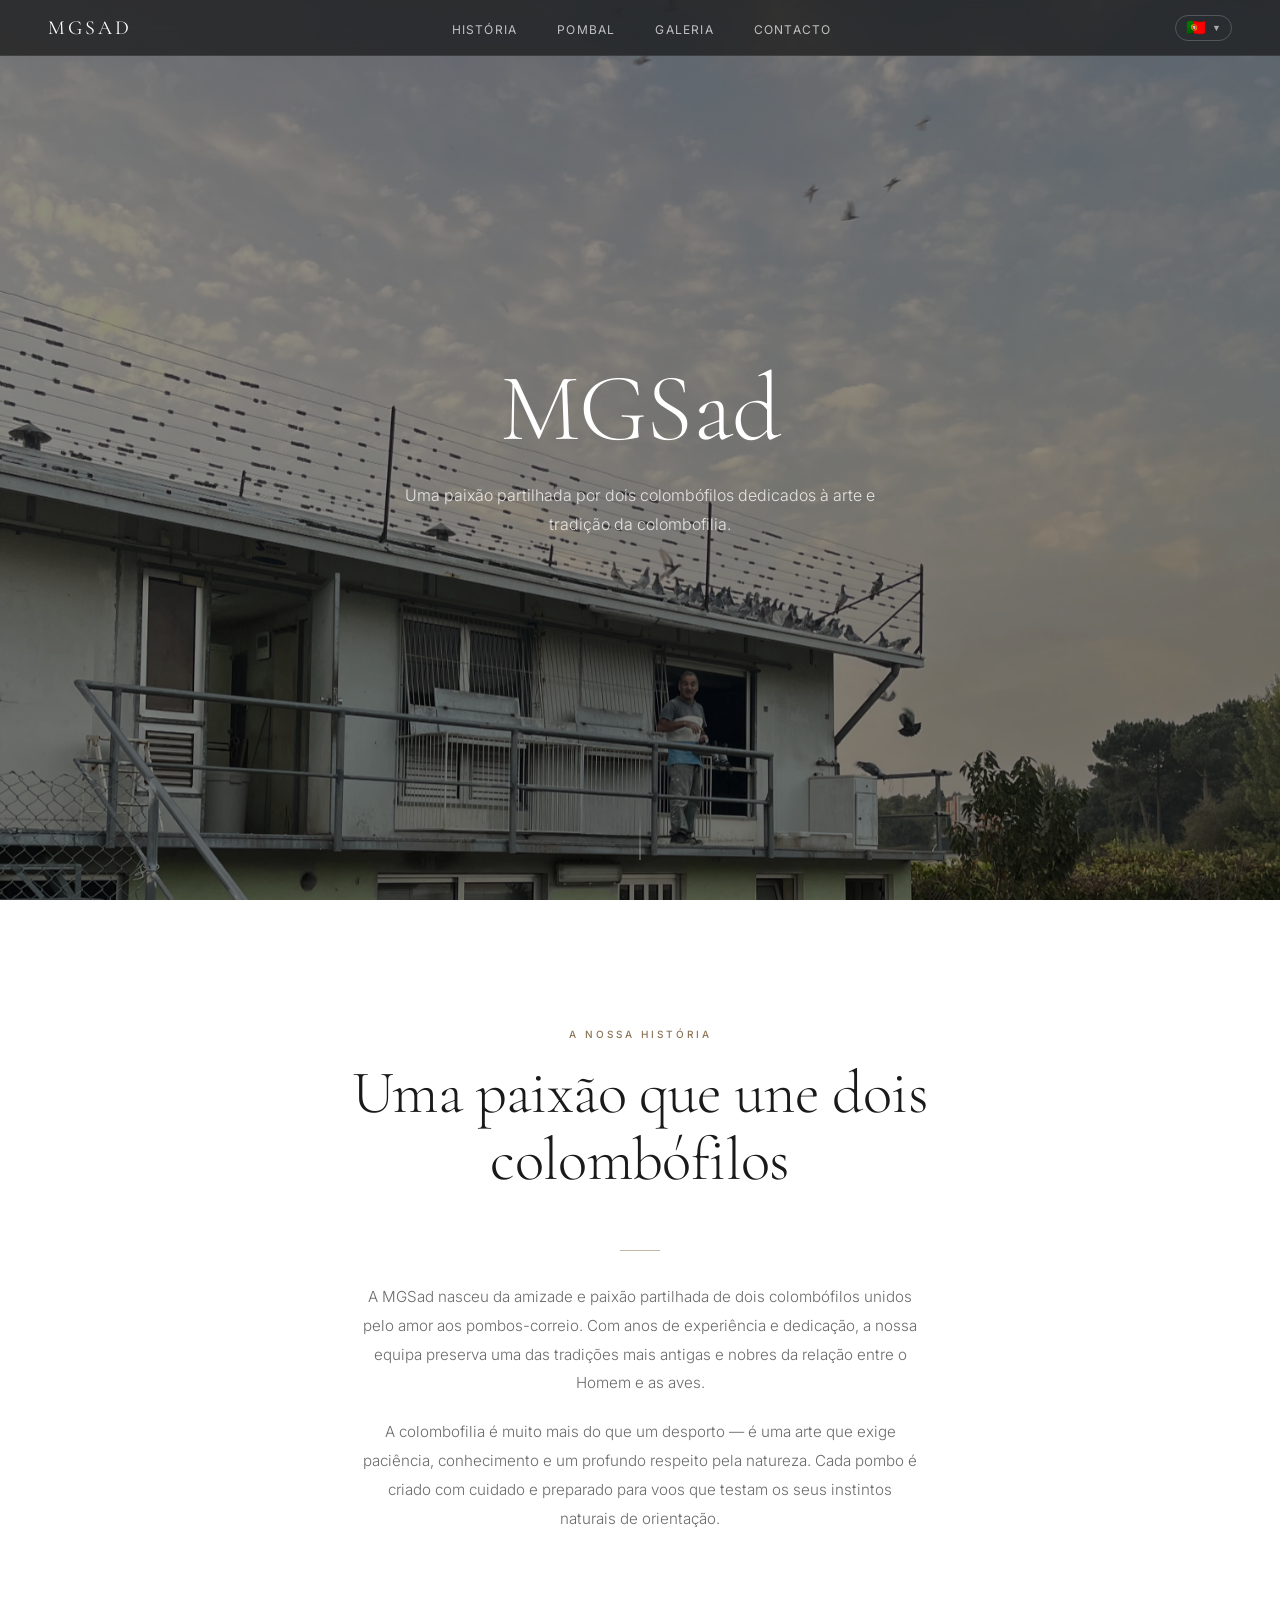
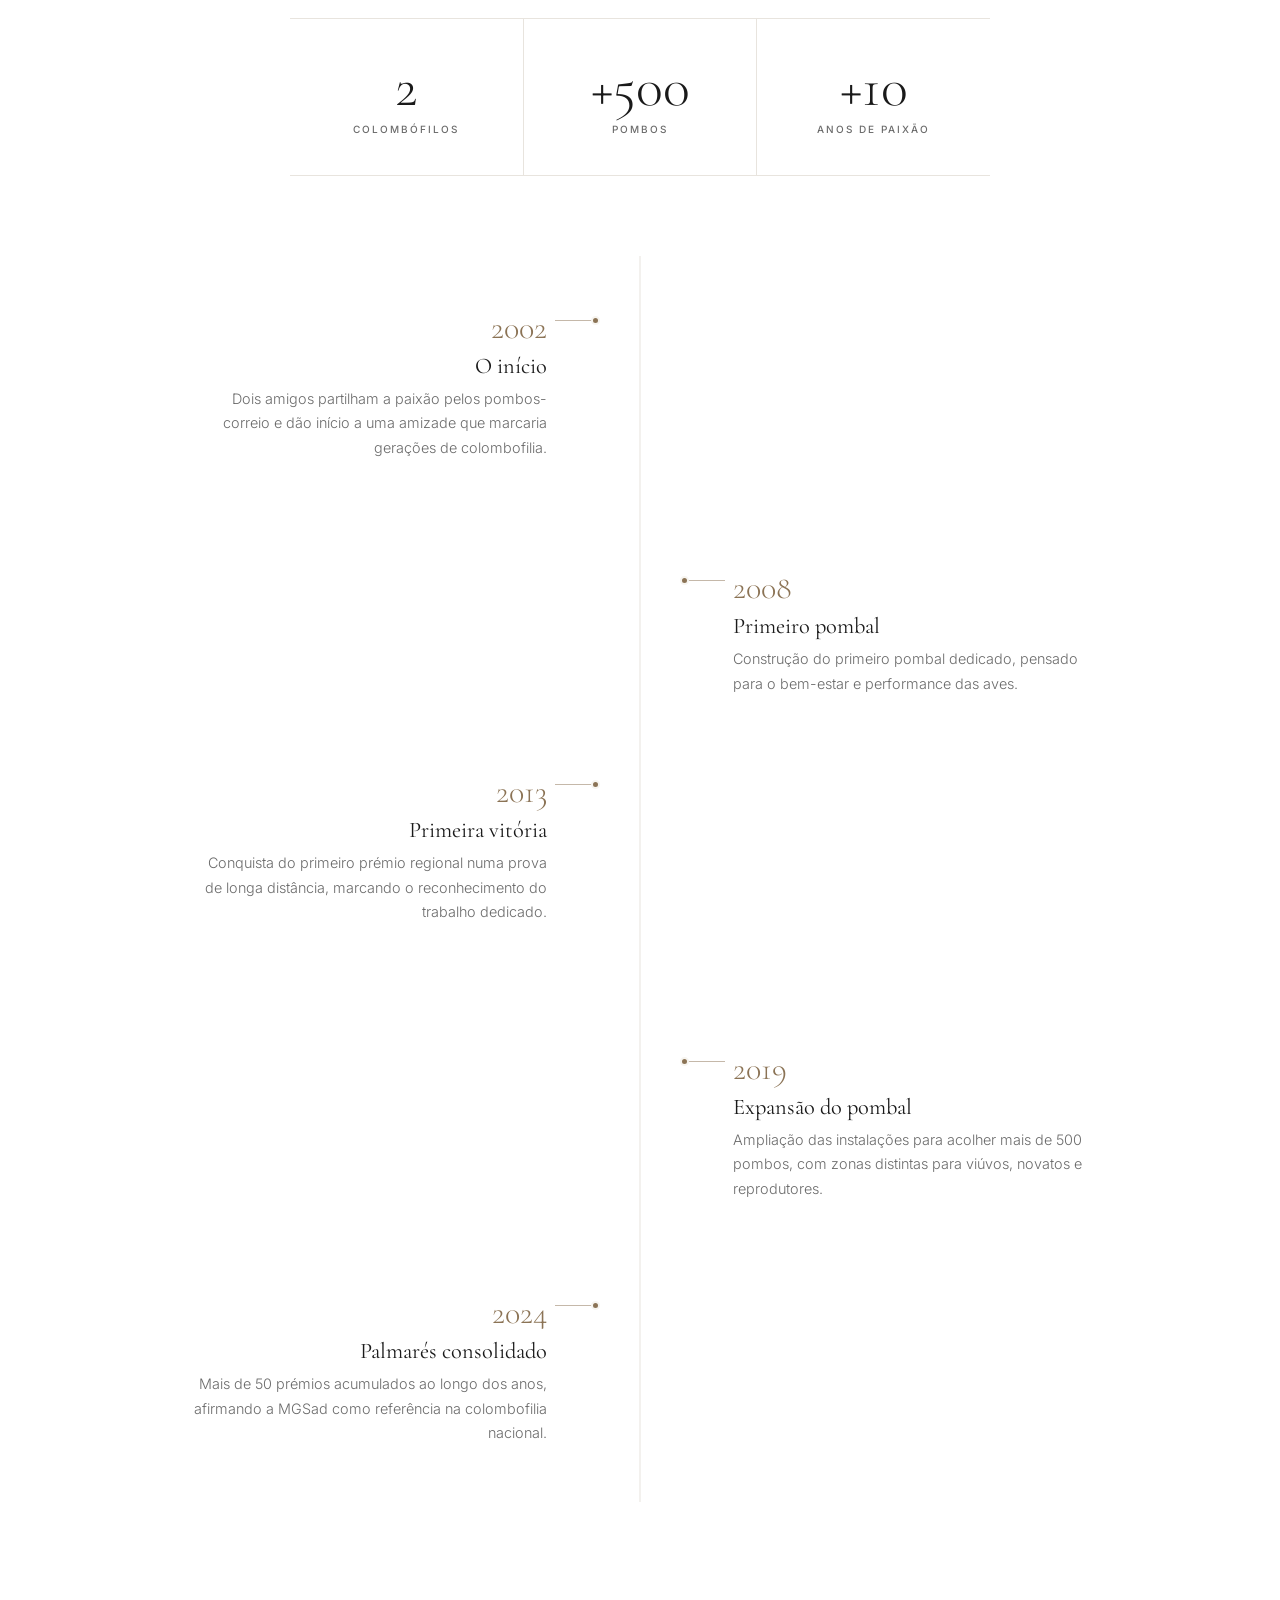
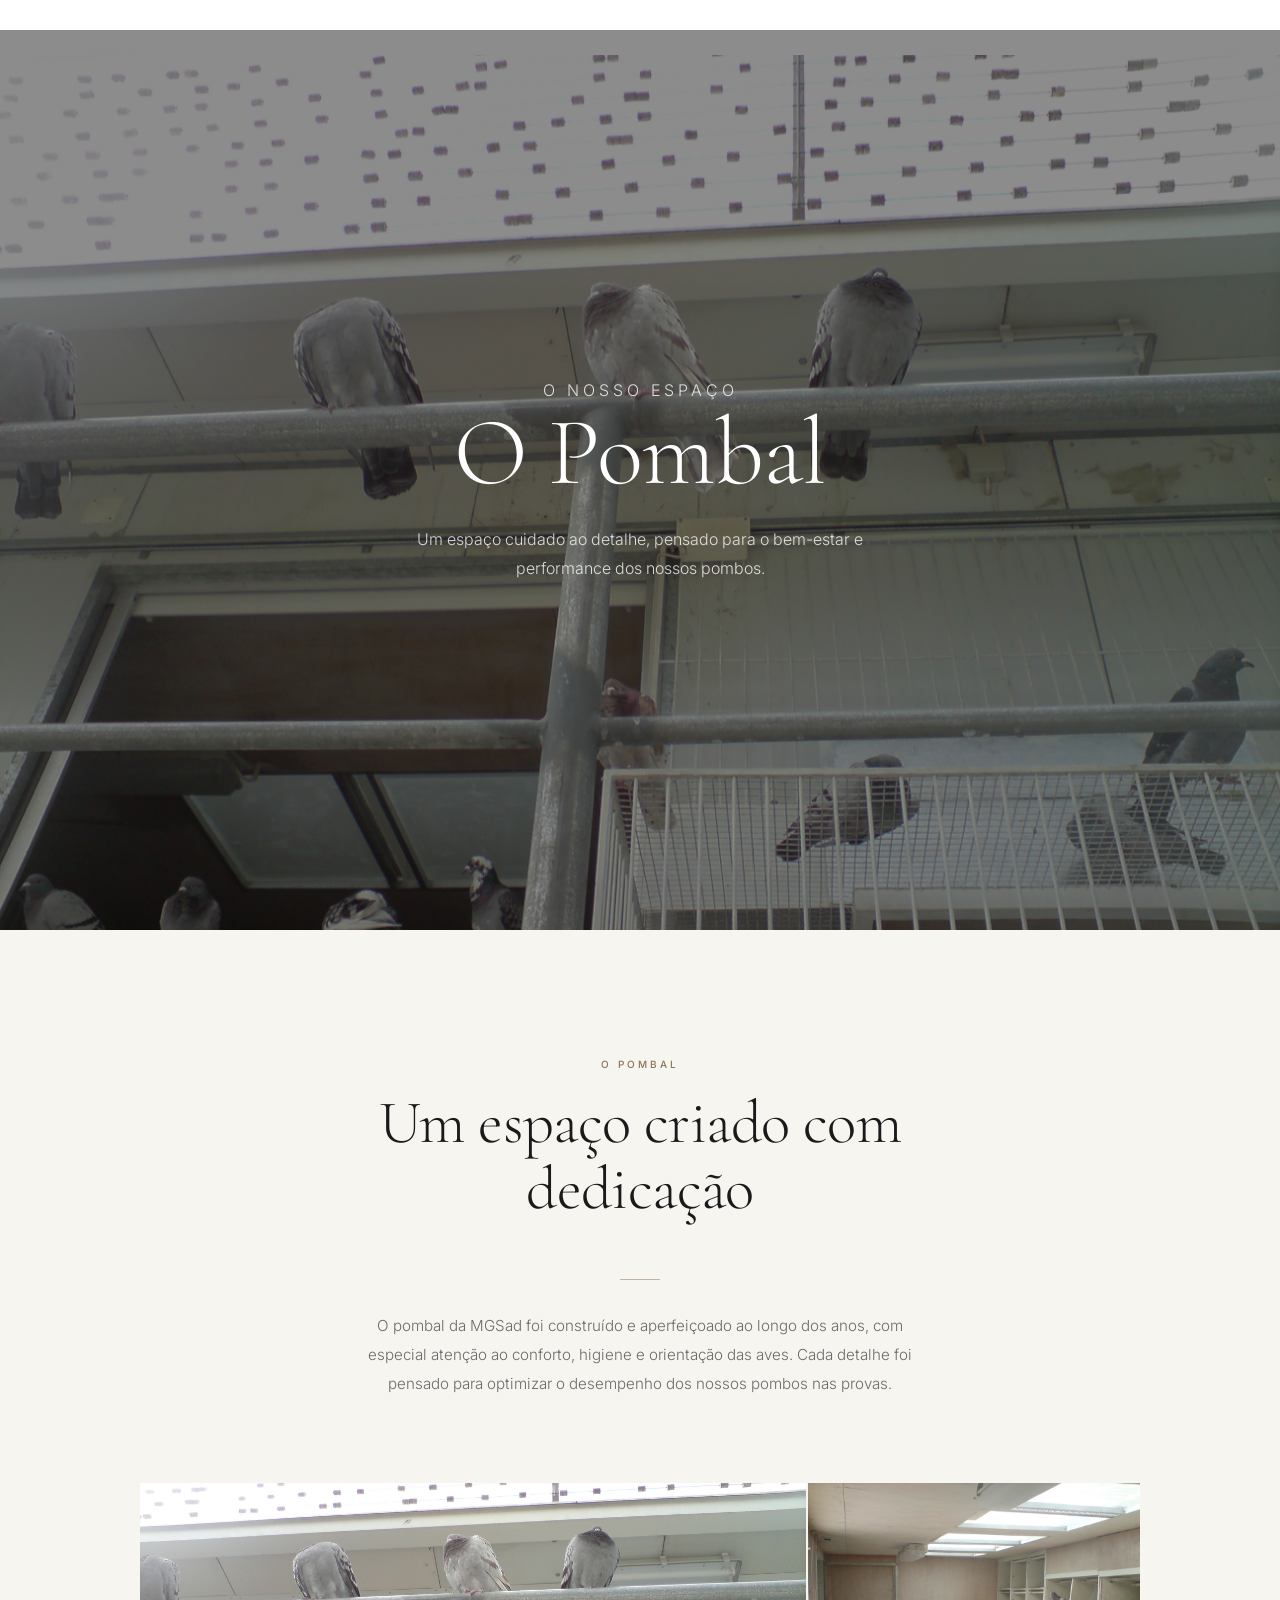
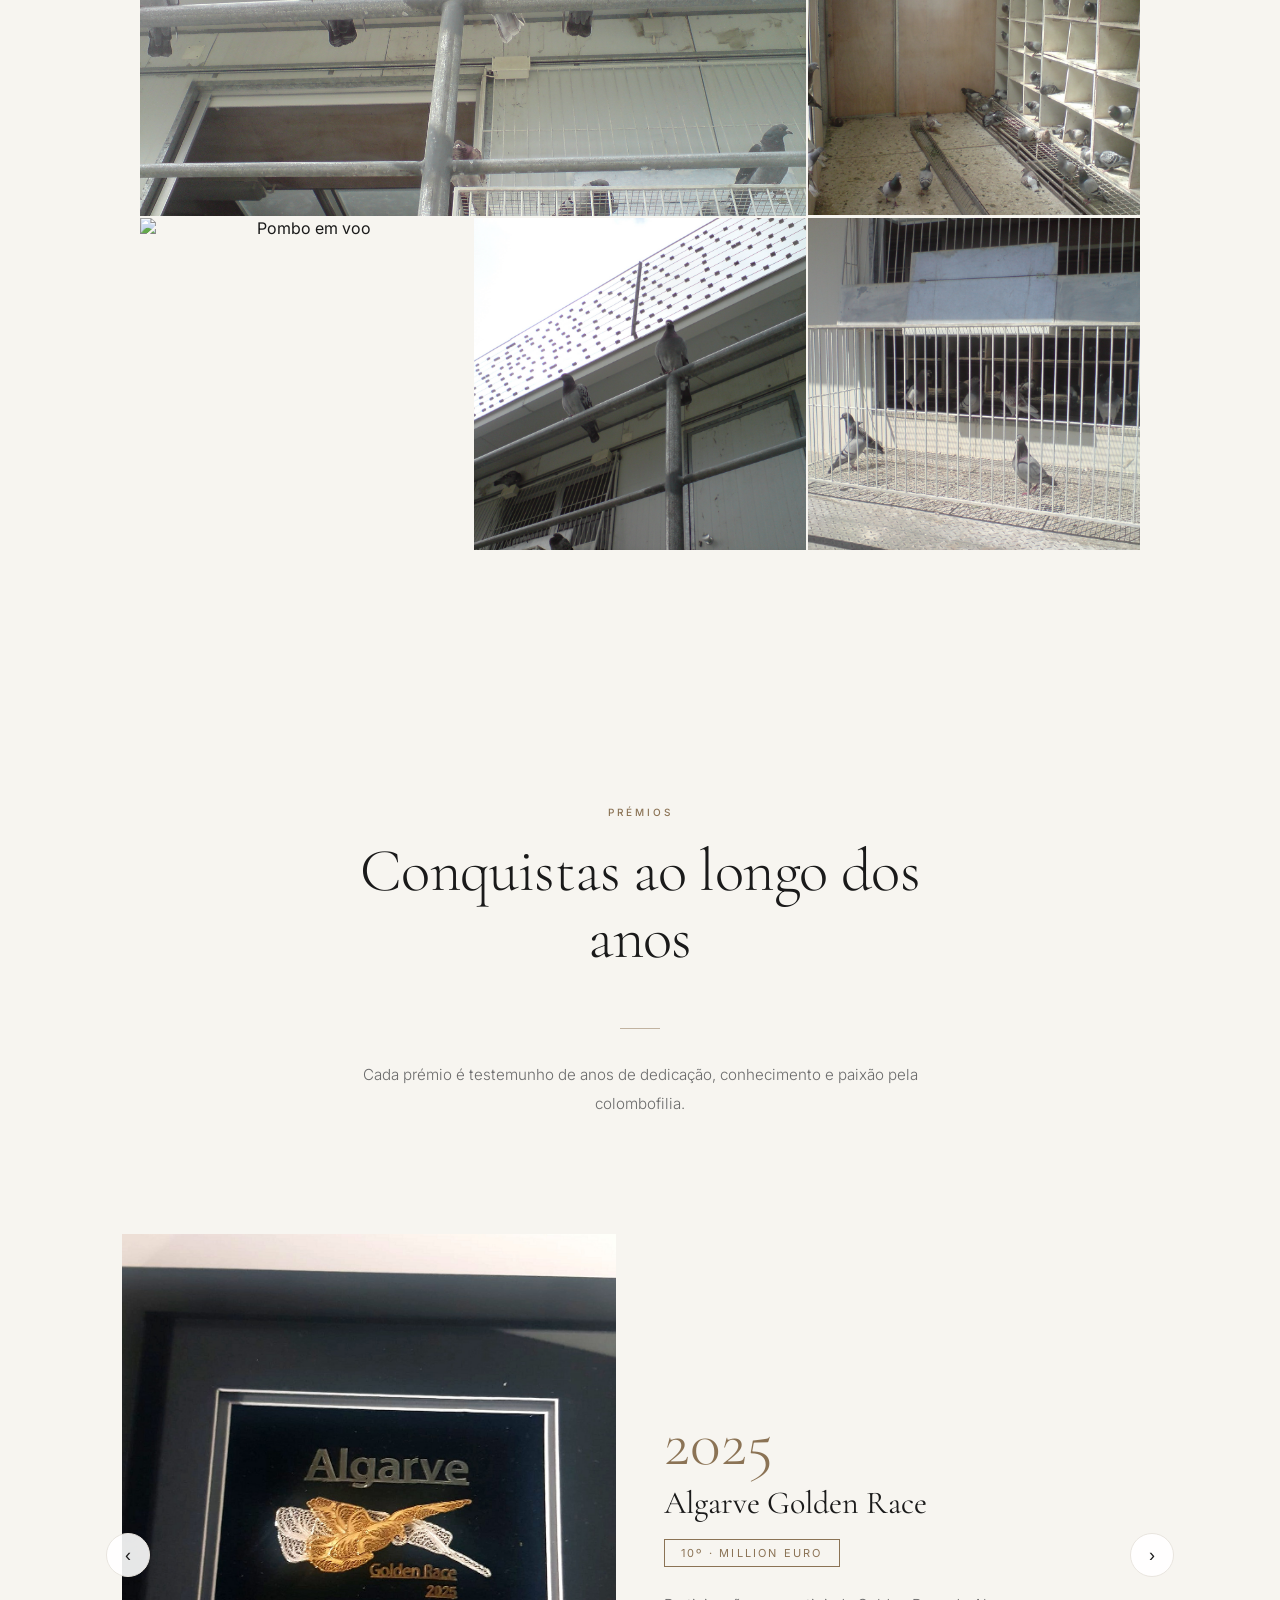
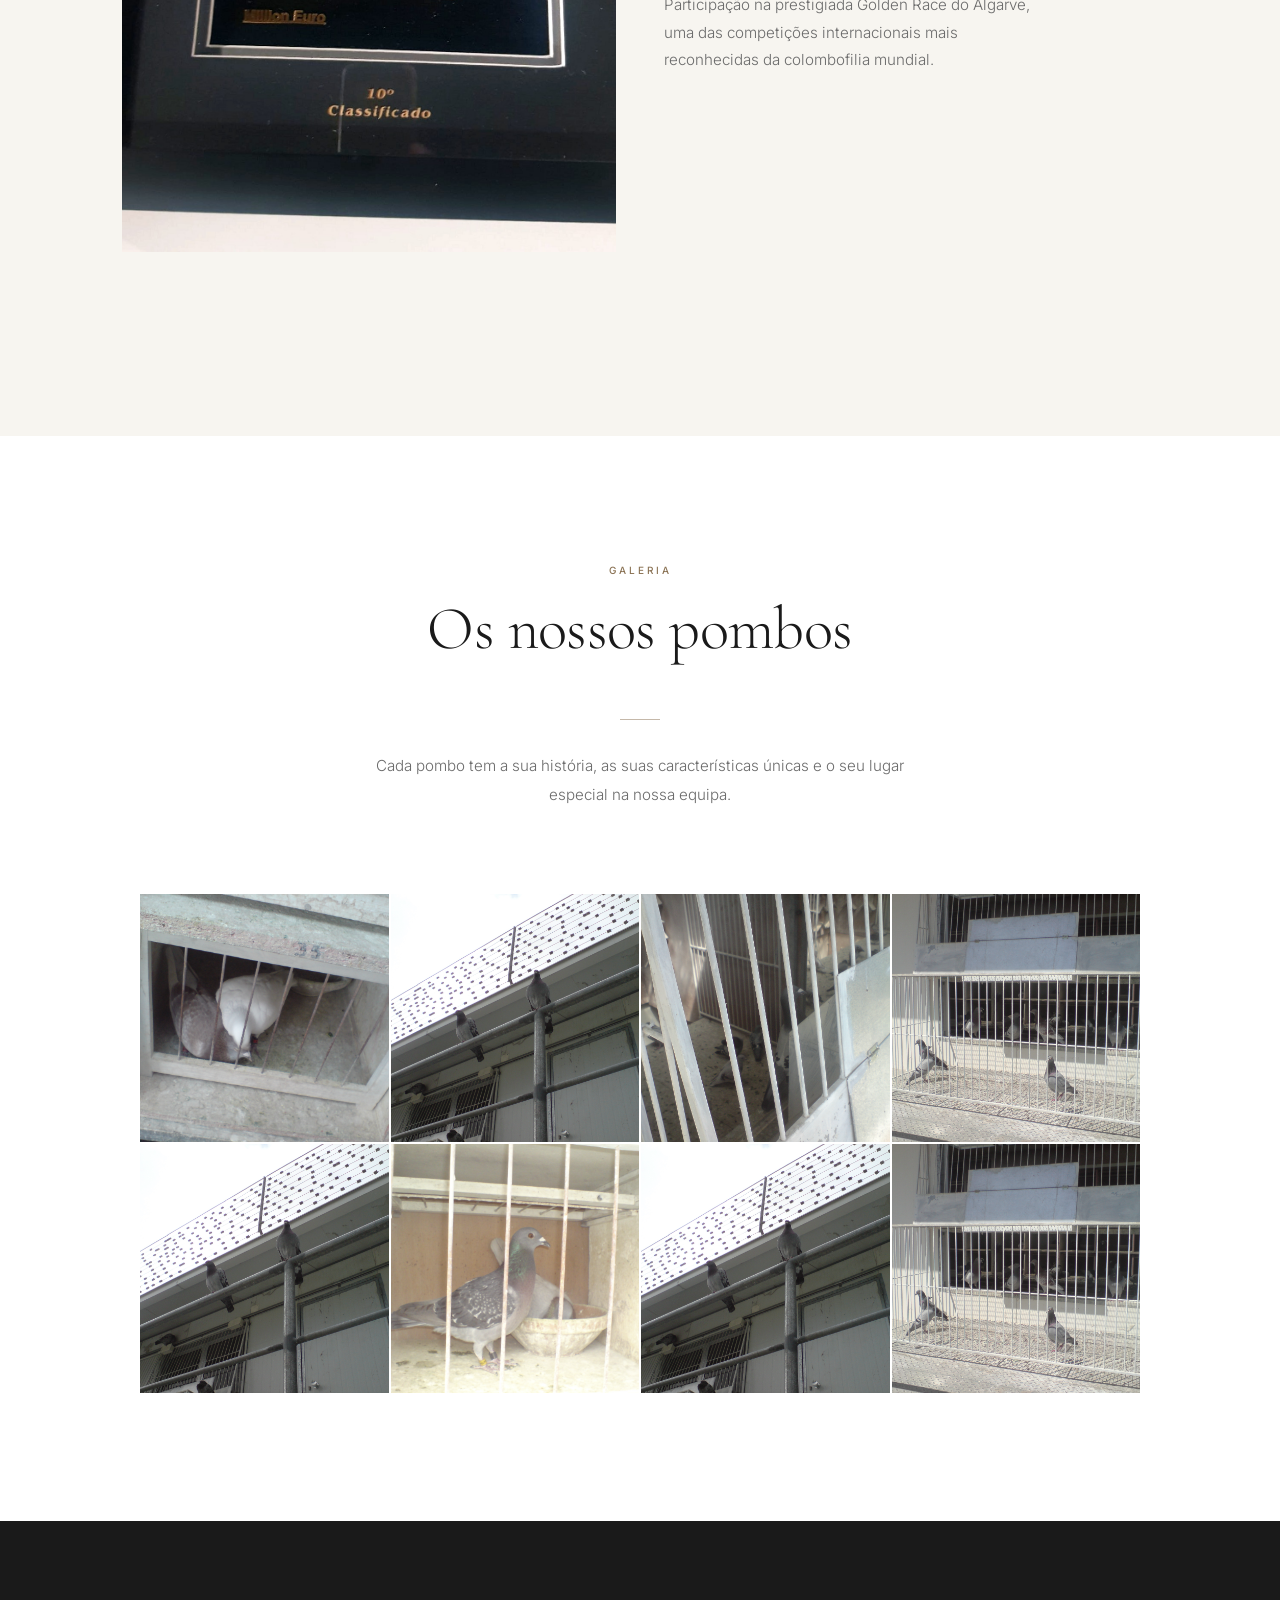
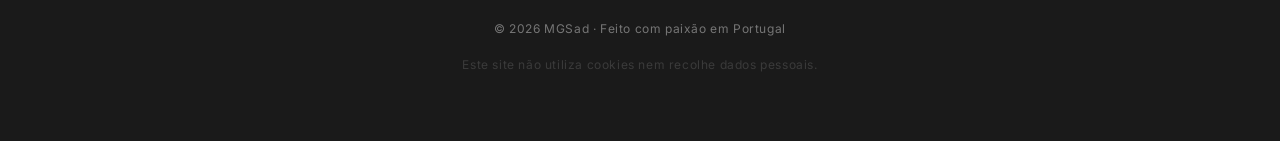
==== commit 6efefe85: "Rename index_5.html to index.html" ====
--- a/index.html
+++ b/index.html
@@ -49,6 +49,33 @@
     "addressCountry": "PT"
   }
 }
+
+  // Carrossel de prémios
+  const prizesTrack = document.getElementById('prizes-track');
+  const prizeSlides = document.querySelectorAll('.prize-slide');
+  const prizeDots = document.getElementById('prize-dots');
+  const prizePrev = document.getElementById('prize-prev');
+  const prizeNext = document.getElementById('prize-next');
+  let prizeIndex = 0;
+
+  // Criar dots
+  prizeSlides.forEach((_, i) => {
+    const dot = document.createElement('button');
+    dot.className = 'carousel-dot' + (i === 0 ? ' active' : '');
+    dot.setAttribute('aria-label', 'Prémio ' + (i+1));
+    dot.addEventListener('click', () => goToPrize(i));
+    prizeDots.appendChild(dot);
+  });
+
+  function goToPrize(i) {
+    prizeIndex = (i + prizeSlides.length) % prizeSlides.length;
+    prizesTrack.style.transform = 'translateX(-' + (prizeIndex * 100) + '%)';
+    prizeSlides.forEach((s, idx) => s.classList.toggle('active', idx === prizeIndex));
+    document.querySelectorAll('.carousel-dot').forEach((d, idx) => d.classList.toggle('active', idx === prizeIndex));
+  }
+
+  prizePrev.addEventListener('click', () => goToPrize(prizeIndex - 1));
+  prizeNext.addEventListener('click', () => goToPrize(prizeIndex + 1));
 </script>
 
 <link rel="icon" type="image/jpeg" href="imagens/pombal.jpg">
@@ -579,6 +606,144 @@
     .gallery-item::after {
       opacity: 0.4;
     }
+  }
+
+  /* PRIZES CAROUSEL */
+  .prizes-carousel {
+    position: relative;
+    width: 100%;
+    max-width: 1100px;
+    margin: 4rem auto 0;
+    overflow: hidden;
+  }
+  .prizes-track {
+    display: flex;
+    transition: transform 0.6s cubic-bezier(0.22, 1, 0.36, 1);
+    will-change: transform;
+  }
+  .prize-slide {
+    min-width: 100%;
+    display: grid;
+    grid-template-columns: 1fr 1fr;
+    gap: 3rem;
+    align-items: center;
+    padding: 2rem;
+  }
+  .prize-image {
+    position: relative;
+    aspect-ratio: 4/5;
+    overflow: hidden;
+    background: var(--cream);
+  }
+  .prize-image img {
+    width: 100%;
+    height: 100%;
+    object-fit: cover;
+    filter: grayscale(10%);
+    transition: filter 0.5s ease;
+  }
+  .prize-slide.active .prize-image img { filter: grayscale(0%); }
+  .prize-info {
+    text-align: left;
+    opacity: 0;
+    transform: translateX(30px);
+    transition: opacity 0.6s ease 0.2s, transform 0.6s ease 0.2s;
+  }
+  .prize-slide.active .prize-info {
+    opacity: 1;
+    transform: translateX(0);
+  }
+  .prize-year {
+    font-family: 'Cormorant Garamond', serif;
+    font-size: 4rem;
+    font-weight: 300;
+    color: var(--accent);
+    line-height: 1;
+    margin-bottom: 0.5rem;
+  }
+  .prize-title {
+    font-family: 'Cormorant Garamond', serif;
+    font-size: 2rem;
+    font-weight: 400;
+    color: var(--black);
+    line-height: 1.2;
+    margin-bottom: 1rem;
+  }
+  .prize-position {
+    display: inline-block;
+    padding: 0.4rem 1rem;
+    border: 1px solid var(--accent);
+    color: var(--accent);
+    font-size: 11px;
+    letter-spacing: 0.2em;
+    text-transform: uppercase;
+    margin-bottom: 1.5rem;
+  }
+  .prize-desc {
+    font-size: 0.95rem;
+    color: var(--gray);
+    line-height: 1.8;
+    font-weight: 300;
+    max-width: 380px;
+  }
+  .carousel-nav {
+    position: absolute;
+    top: 50%;
+    width: 44px;
+    height: 44px;
+    border-radius: 50%;
+    background: rgba(255,255,255,0.9);
+    border: 0.5px solid var(--light-gray);
+    color: var(--black);
+    font-size: 18px;
+    cursor: pointer;
+    z-index: 5;
+    display: flex;
+    align-items: center;
+    justify-content: center;
+    transition: background 0.2s, transform 0.2s;
+    transform: translateY(-50%);
+  }
+  .carousel-nav:hover {
+    background: var(--white);
+    transform: translateY(-50%) scale(1.08);
+  }
+  .carousel-nav.prev { left: 1rem; }
+  .carousel-nav.next { right: 1rem; }
+  .carousel-dots {
+    display: flex;
+    justify-content: center;
+    gap: 8px;
+    margin-top: 1.5rem;
+  }
+  .carousel-dot {
+    width: 8px;
+    height: 8px;
+    border-radius: 50%;
+    background: var(--light-gray);
+    border: none;
+    cursor: pointer;
+    transition: all 0.3s ease;
+    padding: 0;
+  }
+  .carousel-dot.active {
+    background: var(--accent);
+    transform: scale(1.3);
+  }
+  @media (max-width: 768px) {
+    .prize-slide {
+      grid-template-columns: 1fr;
+      gap: 1.5rem;
+      padding: 1rem;
+      text-align: center;
+    }
+    .prize-info { text-align: center; }
+    .prize-desc { margin: 0 auto; }
+    .prize-year { font-size: 3rem; }
+    .prize-title { font-size: 1.5rem; }
+    .carousel-nav { width: 36px; height: 36px; font-size: 14px; }
+    .carousel-nav.prev { left: 0.5rem; }
+    .carousel-nav.next { right: 0.5rem; }
   }
 
   /* FOOTER */
@@ -1046,6 +1211,49 @@
   </div>
 </section>
 
+<!-- PRÉMIOS -->
+<section class="content-section cream" id="premios">
+  <span class="section-label" data-i18n="prizes.label">Prémios</span>
+  <h2 data-i18n="prizes.title">Conquistas ao longo dos anos</h2>
+  <div class="divider"></div>
+  <p class="body-text" data-i18n="prizes.desc">Cada prémio é testemunho de anos de dedicação, conhecimento e paixão pela colombofilia.</p>
+
+  <div class="prizes-carousel" id="prizes-carousel">
+    <button class="carousel-nav prev" id="prize-prev" aria-label="Anterior">‹</button>
+    <div class="prizes-track" id="prizes-track">
+      <div class="prize-slide active">
+        <div class="prize-image"><img src="imagens/premio_algarve.jpg" alt="Algarve Golden Race 2025"></div>
+        <div class="prize-info">
+          <div class="prize-year">2025</div>
+          <div class="prize-title">Algarve Golden Race</div>
+          <div class="prize-position">10º · Million Euro</div>
+          <p class="prize-desc">Participação na prestigiada Golden Race do Algarve, uma das competições internacionais mais reconhecidas da colombofilia mundial.</p>
+        </div>
+      </div>
+      <div class="prize-slide">
+        <div class="prize-image"><img src="imagens/premio_algarve.jpg" alt="Prémio 2"></div>
+        <div class="prize-info">
+          <div class="prize-year">2024</div>
+          <div class="prize-title">Concurso Nacional</div>
+          <div class="prize-position">3º · Grande Fundo</div>
+          <p class="prize-desc">Prémio conquistado na prova de grande fundo a nível nacional, num percurso exigente de mais de 900 quilómetros.</p>
+        </div>
+      </div>
+      <div class="prize-slide">
+        <div class="prize-image"><img src="imagens/premio_algarve.jpg" alt="Prémio 3"></div>
+        <div class="prize-info">
+          <div class="prize-year">2023</div>
+          <div class="prize-title">Campeonato Regional</div>
+          <div class="prize-position">1º · Velocidade</div>
+          <p class="prize-desc">Vitória no campeonato regional de velocidade, destacando o trabalho de selecção e preparação das aves.</p>
+        </div>
+      </div>
+    </div>
+    <button class="carousel-nav next" id="prize-next" aria-label="Próximo">›</button>
+    <div class="carousel-dots" id="prize-dots"></div>
+  </div>
+</section>
+
 <!-- GALERIA -->
 <section class="content-section" id="galeria">
   <span class="section-label" data-i18n="gallery.label">Galeria</span>
@@ -1145,6 +1353,7 @@
       'loft.hero': 'Um espaço cuidado ao detalhe, pensado para o bem-estar e performance dos nossos pombos.',
       'loft.h2': 'Um espaço criado com dedicação',
       'loft.desc': 'O pombal da MGSad foi construído e aperfeiçoado ao longo dos anos, com especial atenção ao conforto, higiene e orientação das aves. Cada detalhe foi pensado para optimizar o desempenho dos nossos pombos nas provas.',
+      'prizes.label': 'Prémios', 'prizes.title': 'Conquistas ao longo dos anos', 'prizes.desc': 'Cada prémio é testemunho de anos de dedicação, conhecimento e paixão pela colombofilia.',
       'gallery.label': 'Galeria', 'gallery.title': 'Os nossos pombos',
       'gallery.desc': 'Cada pombo tem a sua história, as suas características únicas e o seu lugar especial na nossa equipa.',
       'footer.copy': '© 2026 MGSad · Feito com paixão em Portugal',
@@ -1170,6 +1379,7 @@
       'loft.hero': 'A space crafted in detail, designed for the well-being and performance of our pigeons.',
       'loft.h2': 'A space built with dedication',
       'loft.desc': 'The MGSad loft was built and perfected over the years, with special attention to comfort, hygiene and orientation of the birds. Every detail was thought out to optimise the performance of our pigeons in competitions.',
+      'prizes.label': 'Achievements', 'prizes.title': 'Years of dedication, moments of glory', 'prizes.desc': 'Each prize is a testament to years of dedication, knowledge and passion for pigeon racing.',
       'gallery.label': 'Gallery', 'gallery.title': 'Our pigeons',
       'gallery.desc': 'Each pigeon has its own story, unique characteristics and a special place in our team.',
       'footer.copy': '© 2026 MGSad · Made with passion in Portugal',
@@ -1195,6 +1405,7 @@
       'loft.hero': 'Un espacio cuidado al detalle, pensado para el bienestar y rendimiento de nuestras palomas.',
       'loft.h2': 'Un espacio creado con dedicación',
       'loft.desc': 'El palomar de MGSad fue construido y perfeccionado a lo largo de los años, con especial atención al confort, higiene y orientación de las aves. Cada detalle fue pensado para optimizar el rendimiento de nuestras palomas en las pruebas.',
+      'prizes.label': 'Premios', 'prizes.title': 'Conquistas a lo largo de los años', 'prizes.desc': 'Cada premio es testimonio de años de dedicación, conocimiento y pasión por la colombofilia.',
       'gallery.label': 'Galería', 'gallery.title': 'Nuestras palomas',
       'gallery.desc': 'Cada paloma tiene su historia, sus características únicas y su lugar especial en nuestro equipo.',
       'footer.copy': '© 2026 MGSad · Hecho con pasión en Portugal',
@@ -1220,6 +1431,7 @@
       'loft.hero': 'Un espace soigné dans les moindres détails, pensé pour le bien-être et la performance de nos pigeons.',
       'loft.h2': 'Un espace créé avec dévouement',
       'loft.desc': 'Le pigeonnier MGSad a été construit et perfectionné au fil des ans, avec une attention particulière au confort, à l\'hygiène et à l\'orientation des oiseaux. Chaque détail a été pensé pour optimiser les performances de nos pigeons en compétition.',
+      'prizes.label': 'Prix', 'prizes.title': 'Conquêtes au fil des années', 'prizes.desc': 'Chaque prix témoigne d\'années de dévouement, de connaissance et de passion pour la colombophilie.',
       'gallery.label': 'Galerie', 'gallery.title': 'Nos pigeons',
       'gallery.desc': 'Chaque pigeon a son histoire, ses caractéristiques uniques et sa place spéciale dans notre équipe.',
       'footer.copy': '© 2026 MGSad · Fait avec passion au Portugal',
@@ -1245,6 +1457,7 @@
       'loft.hero': 'Ein liebevoll gestalteter Raum, konzipiert für das Wohlbefinden und die Leistung unserer Tauben.',
       'loft.h2': 'Ein mit Hingabe geschaffener Raum',
       'loft.desc': 'Der MGSad-Schlag wurde über die Jahre gebaut und perfektioniert, mit besonderem Augenmerk auf Komfort, Hygiene und Orientierung der Vögel. Jedes Detail wurde durchdacht, um die Leistung unserer Tauben bei Wettkämpfen zu optimieren.',
+      'prizes.label': 'Erfolge', 'prizes.title': 'Siege über die Jahre', 'prizes.desc': 'Jeder Preis zeugt von jahrelanger Hingabe, Wissen und Leidenschaft für den Taubensport.',
       'gallery.label': 'Galerie', 'gallery.title': 'Unsere Tauben',
       'gallery.desc': 'Jede Taube hat ihre eigene Geschichte, einzigartige Eigenschaften und einen besonderen Platz in unserem Team.',
       'footer.copy': '© 2026 MGSad · Mit Leidenschaft in Portugal gemacht',
@@ -1270,6 +1483,7 @@
       'loft.hero': 'Een zorgvuldig ontworpen ruimte, bedoeld voor het welzijn en de prestatie van onze duiven.',
       'loft.h2': 'Een met toewijding gecreëerde ruimte',
       'loft.desc': 'Het MGSad-hok is door de jaren heen gebouwd en geperfectioneerd, met bijzondere aandacht voor comfort, hygiëne en oriëntatie van de vogels. Elk detail is doordacht om de prestatie van onze duiven in wedstrijden te optimaliseren.',
+      'prizes.label': 'Prijzen', 'prizes.title': 'Overwinningen door de jaren heen', 'prizes.desc': 'Elke prijs is het bewijs van jaren van toewijding, kennis en passie voor de duivensport.',
       'gallery.label': 'Galerij', 'gallery.title': 'Onze duiven',
       'gallery.desc': 'Elke duif heeft zijn eigen verhaal, unieke kenmerken en een bijzondere plek in ons team.',
       'footer.copy': '© 2026 MGSad · Met passie gemaakt in Portugal',
@@ -1295,6 +1509,7 @@
       'loft.hero': '精心设计的空间，为我们鸽子的健康和表现而打造。',
       'loft.h2': '用心打造的空间',
       'loft.desc': 'MGSad 鸽舍多年来不断建造和完善，特别关注鸽子的舒适、卫生和定向。每一个细节都经过深思熟虑，以优化我们鸽子在比赛中的表现。',
+      'prizes.label': '奖项', 'prizes.title': '多年来的成就', 'prizes.desc': '每一项奖励都是对赛鸽运动多年奉献、知识和热情的见证。',
       'gallery.label': '图库', 'gallery.title': '我们的鸽子',
       'gallery.desc': '每只鸽子都有自己的故事、独特的特征和在我们团队中的特殊位置。',
       'footer.copy': '© 2026 MGSad · 用热情在葡萄牙制作',
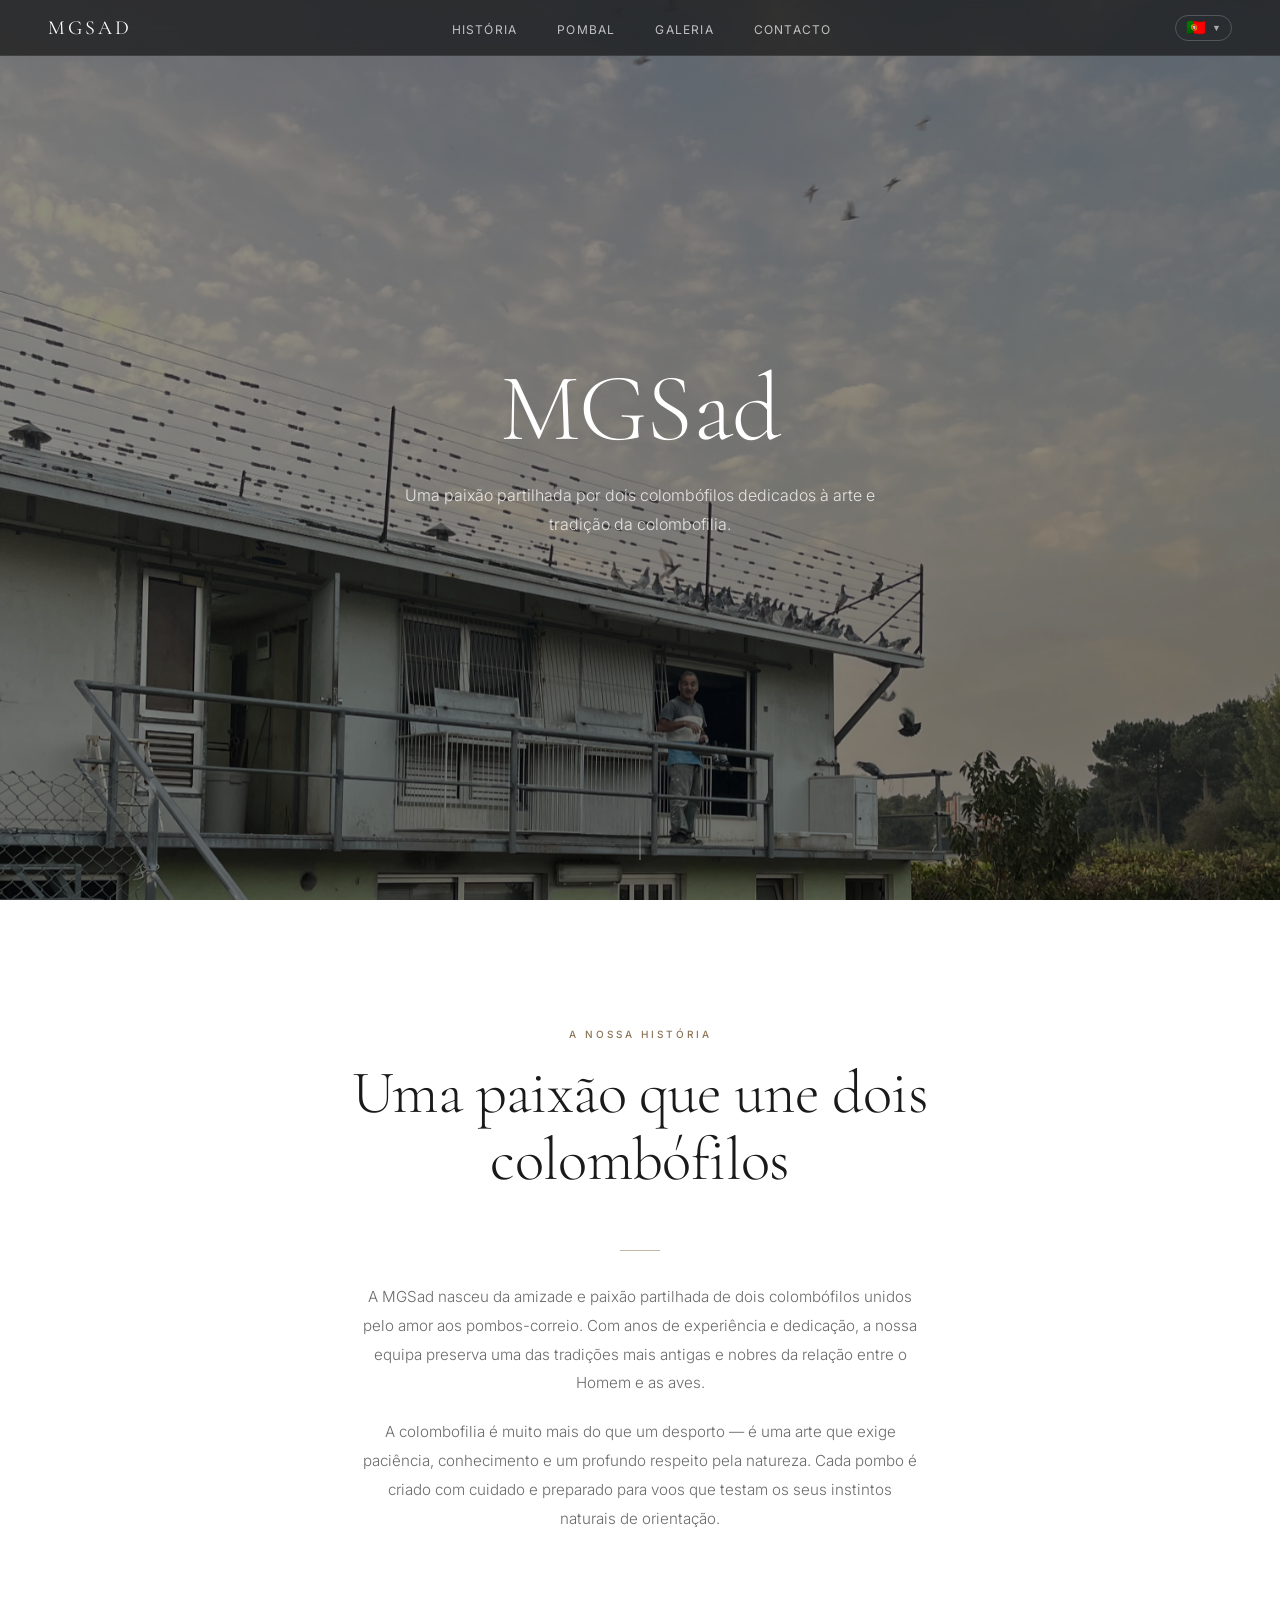
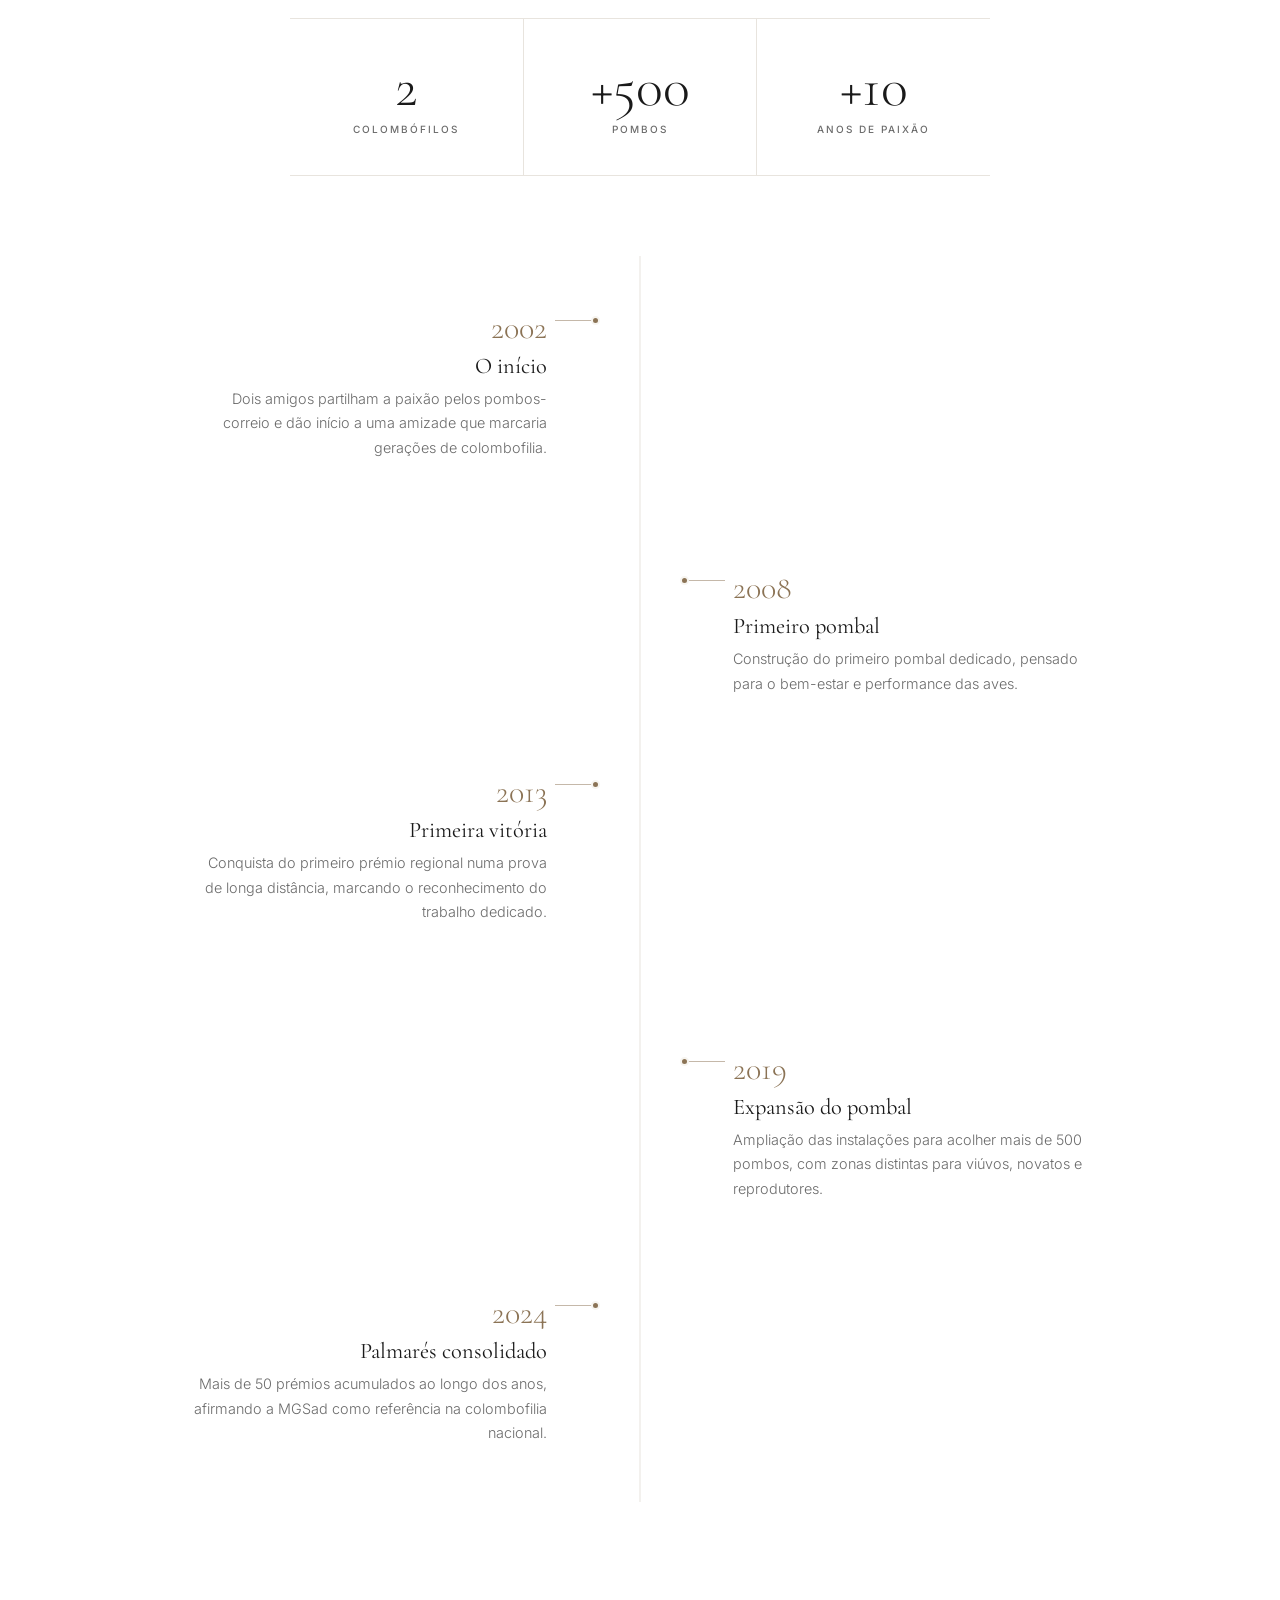
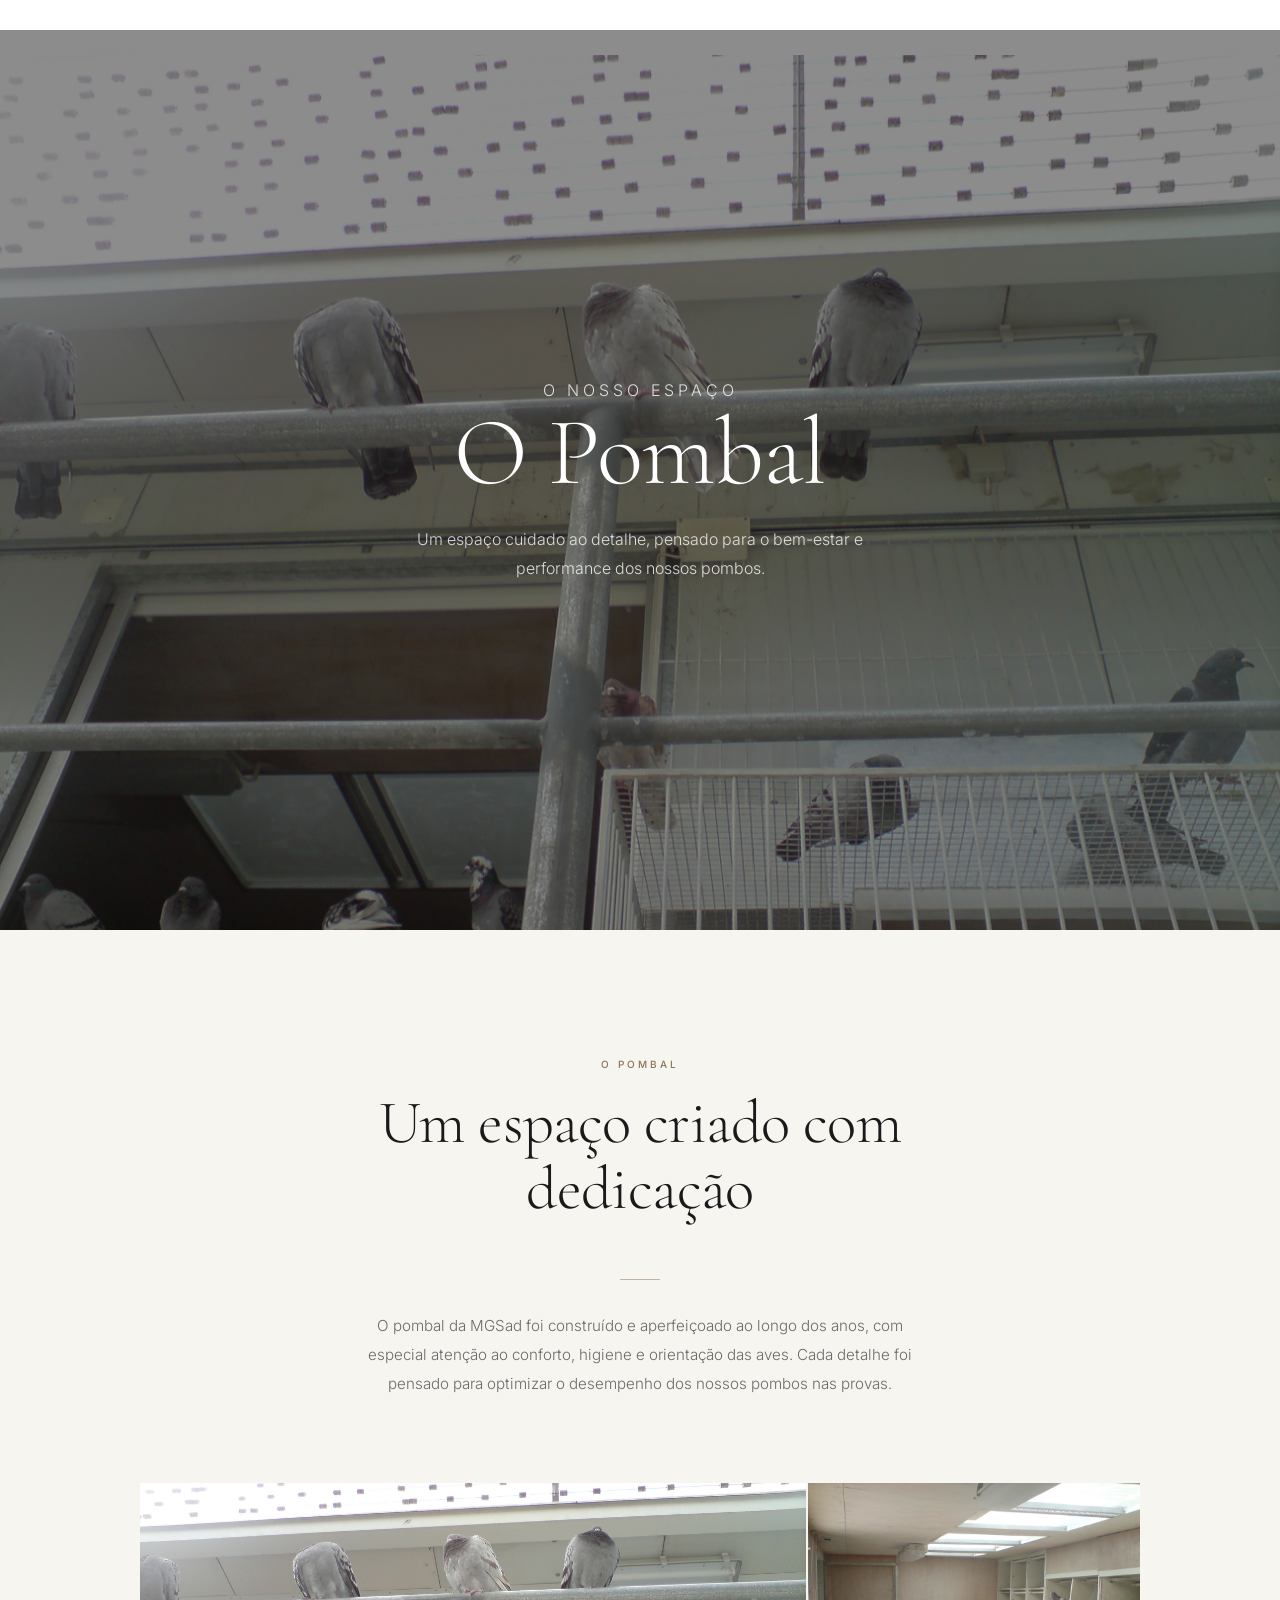
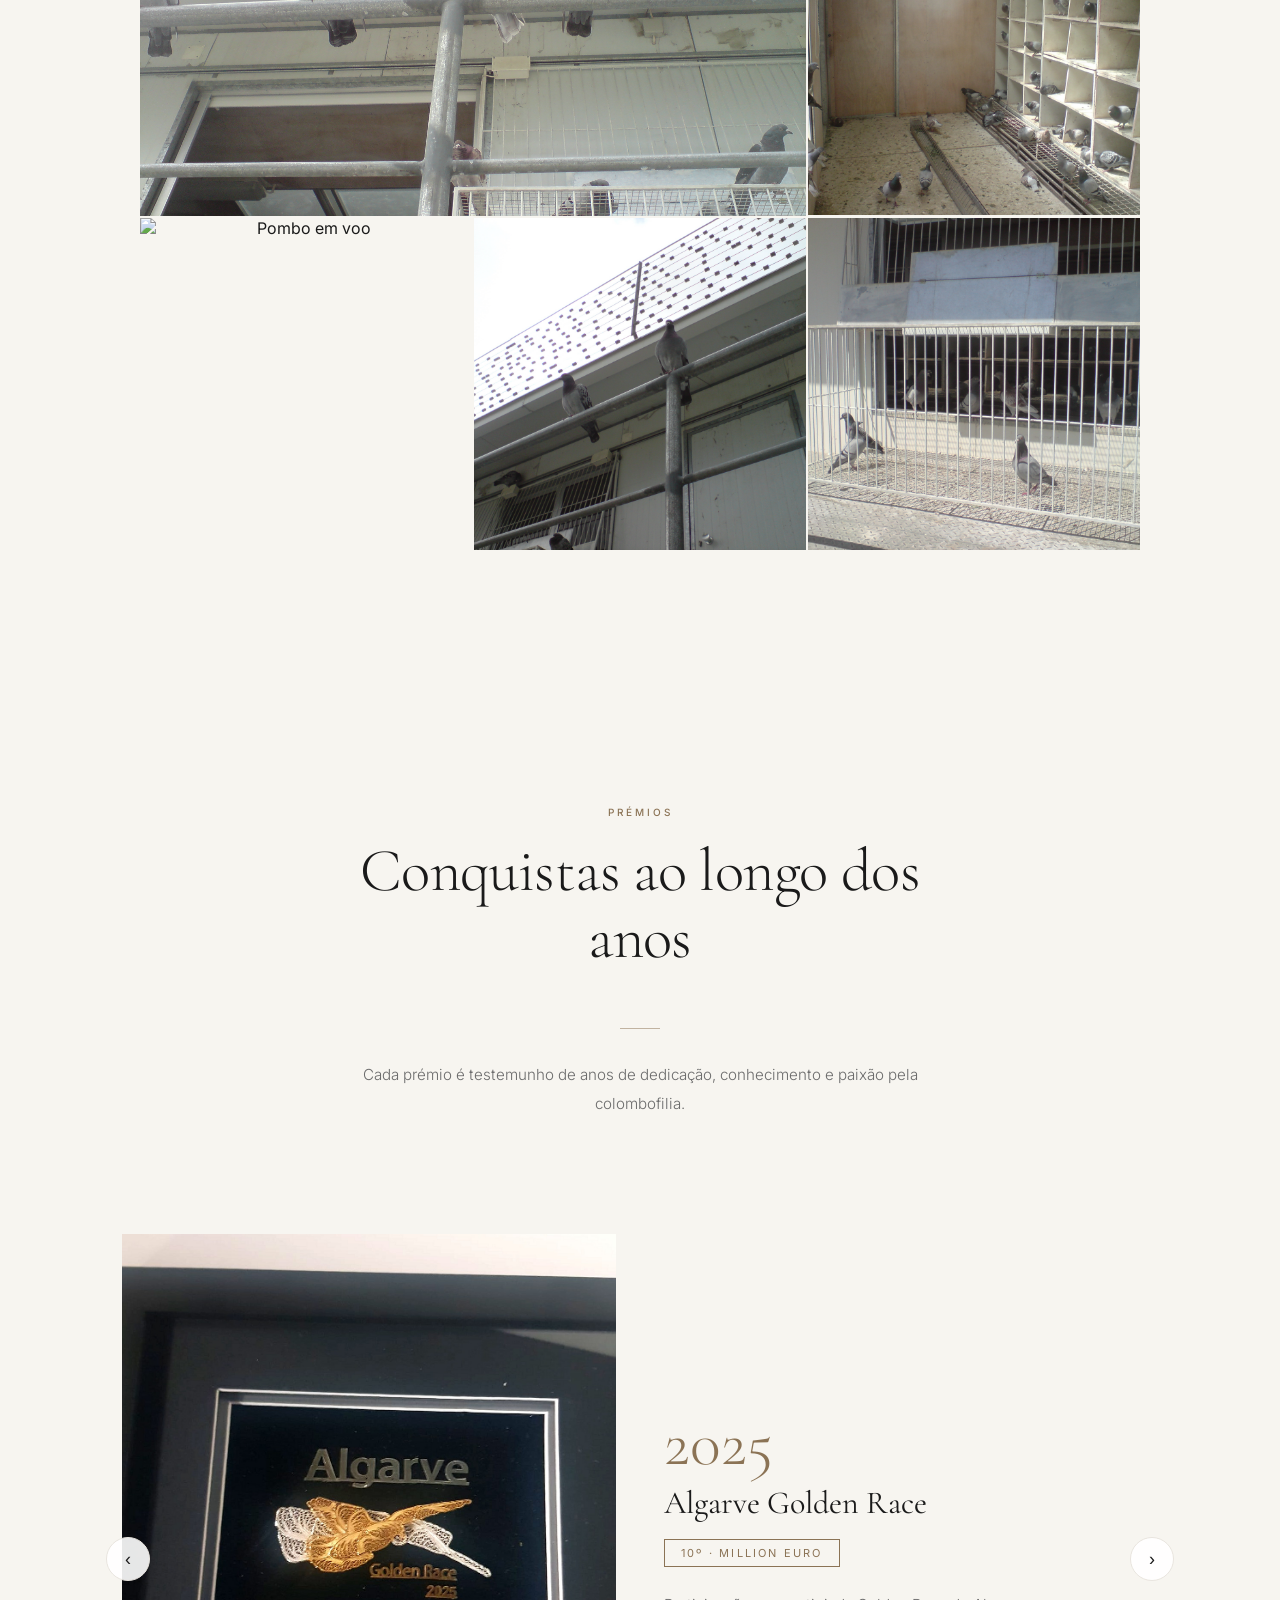
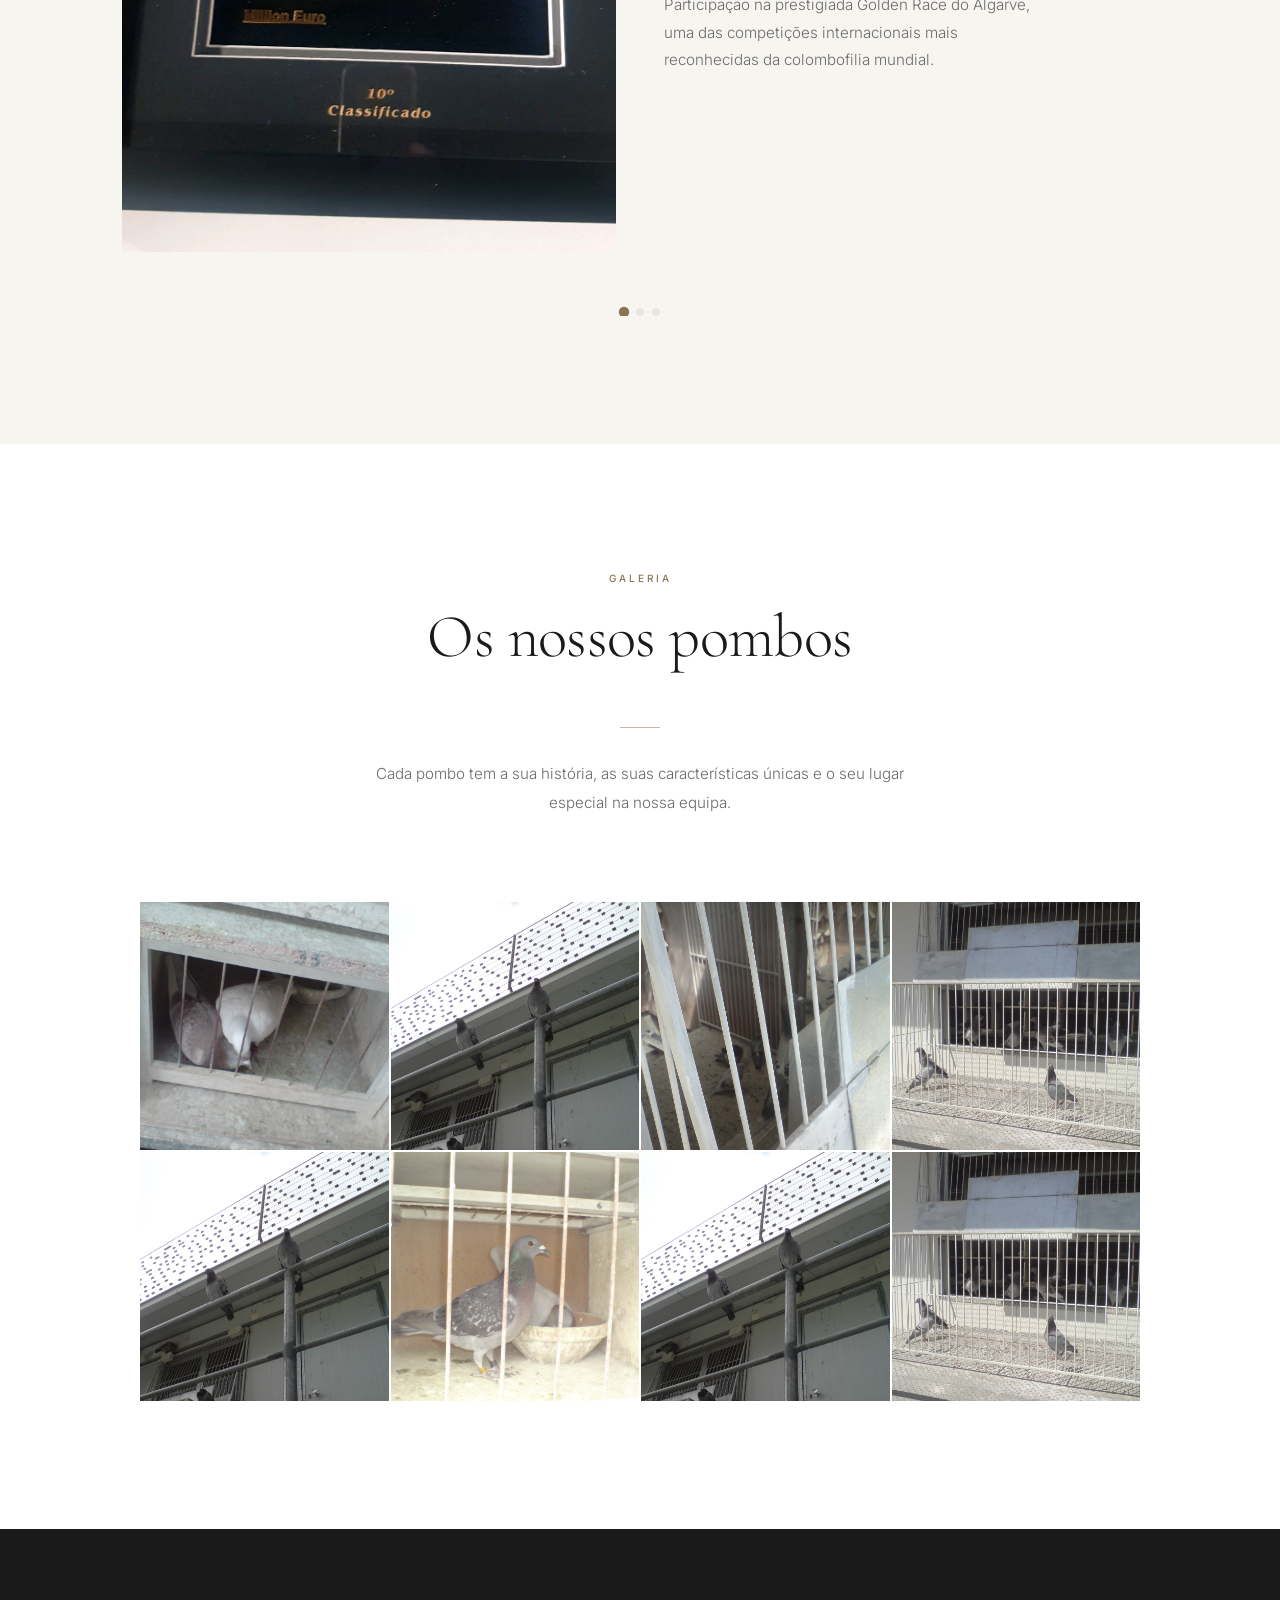
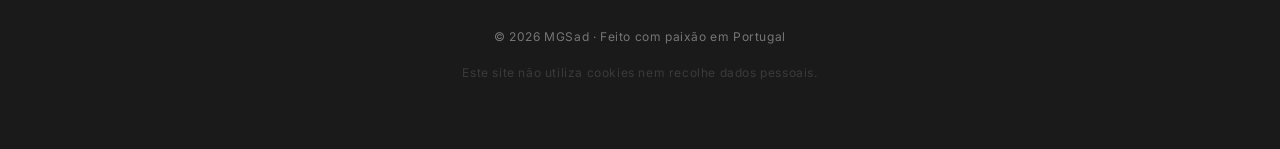
==== commit 757f5ea5: "Rename index_6.html to index.html" ====
--- a/index.html
+++ b/index.html
@@ -49,33 +49,6 @@
     "addressCountry": "PT"
   }
 }
-
-  // Carrossel de prémios
-  const prizesTrack = document.getElementById('prizes-track');
-  const prizeSlides = document.querySelectorAll('.prize-slide');
-  const prizeDots = document.getElementById('prize-dots');
-  const prizePrev = document.getElementById('prize-prev');
-  const prizeNext = document.getElementById('prize-next');
-  let prizeIndex = 0;
-
-  // Criar dots
-  prizeSlides.forEach((_, i) => {
-    const dot = document.createElement('button');
-    dot.className = 'carousel-dot' + (i === 0 ? ' active' : '');
-    dot.setAttribute('aria-label', 'Prémio ' + (i+1));
-    dot.addEventListener('click', () => goToPrize(i));
-    prizeDots.appendChild(dot);
-  });
-
-  function goToPrize(i) {
-    prizeIndex = (i + prizeSlides.length) % prizeSlides.length;
-    prizesTrack.style.transform = 'translateX(-' + (prizeIndex * 100) + '%)';
-    prizeSlides.forEach((s, idx) => s.classList.toggle('active', idx === prizeIndex));
-    document.querySelectorAll('.carousel-dot').forEach((d, idx) => d.classList.toggle('active', idx === prizeIndex));
-  }
-
-  prizePrev.addEventListener('click', () => goToPrize(prizeIndex - 1));
-  prizeNext.addEventListener('click', () => goToPrize(prizeIndex + 1));
 </script>
 
 <link rel="icon" type="image/jpeg" href="imagens/pombal.jpg">
@@ -1624,6 +1597,32 @@
     modal.classList.remove('open');
     document.body.style.overflow = '';
   }
+
+  // Carrossel de prémios
+  const prizesTrack = document.getElementById('prizes-track');
+  const prizeSlides = document.querySelectorAll('.prize-slide');
+  const prizeDots = document.getElementById('prize-dots');
+  const prizePrev = document.getElementById('prize-prev');
+  const prizeNext = document.getElementById('prize-next');
+  let prizeIndex = 0;
+
+  prizeSlides.forEach((_, i) => {
+    const dot = document.createElement('button');
+    dot.className = 'carousel-dot' + (i === 0 ? ' active' : '');
+    dot.setAttribute('aria-label', 'Prémio ' + (i+1));
+    dot.addEventListener('click', () => goToPrize(i));
+    prizeDots.appendChild(dot);
+  });
+
+  function goToPrize(i) {
+    prizeIndex = (i + prizeSlides.length) % prizeSlides.length;
+    prizesTrack.style.transform = 'translateX(-' + (prizeIndex * 100) + '%)';
+    prizeSlides.forEach((s, idx) => s.classList.toggle('active', idx === prizeIndex));
+    document.querySelectorAll('.carousel-dot').forEach((d, idx) => d.classList.toggle('active', idx === prizeIndex));
+  }
+
+  prizePrev.addEventListener('click', () => goToPrize(prizeIndex - 1));
+  prizeNext.addEventListener('click', () => goToPrize(prizeIndex + 1));
 </script>
 </body>
 </html>
